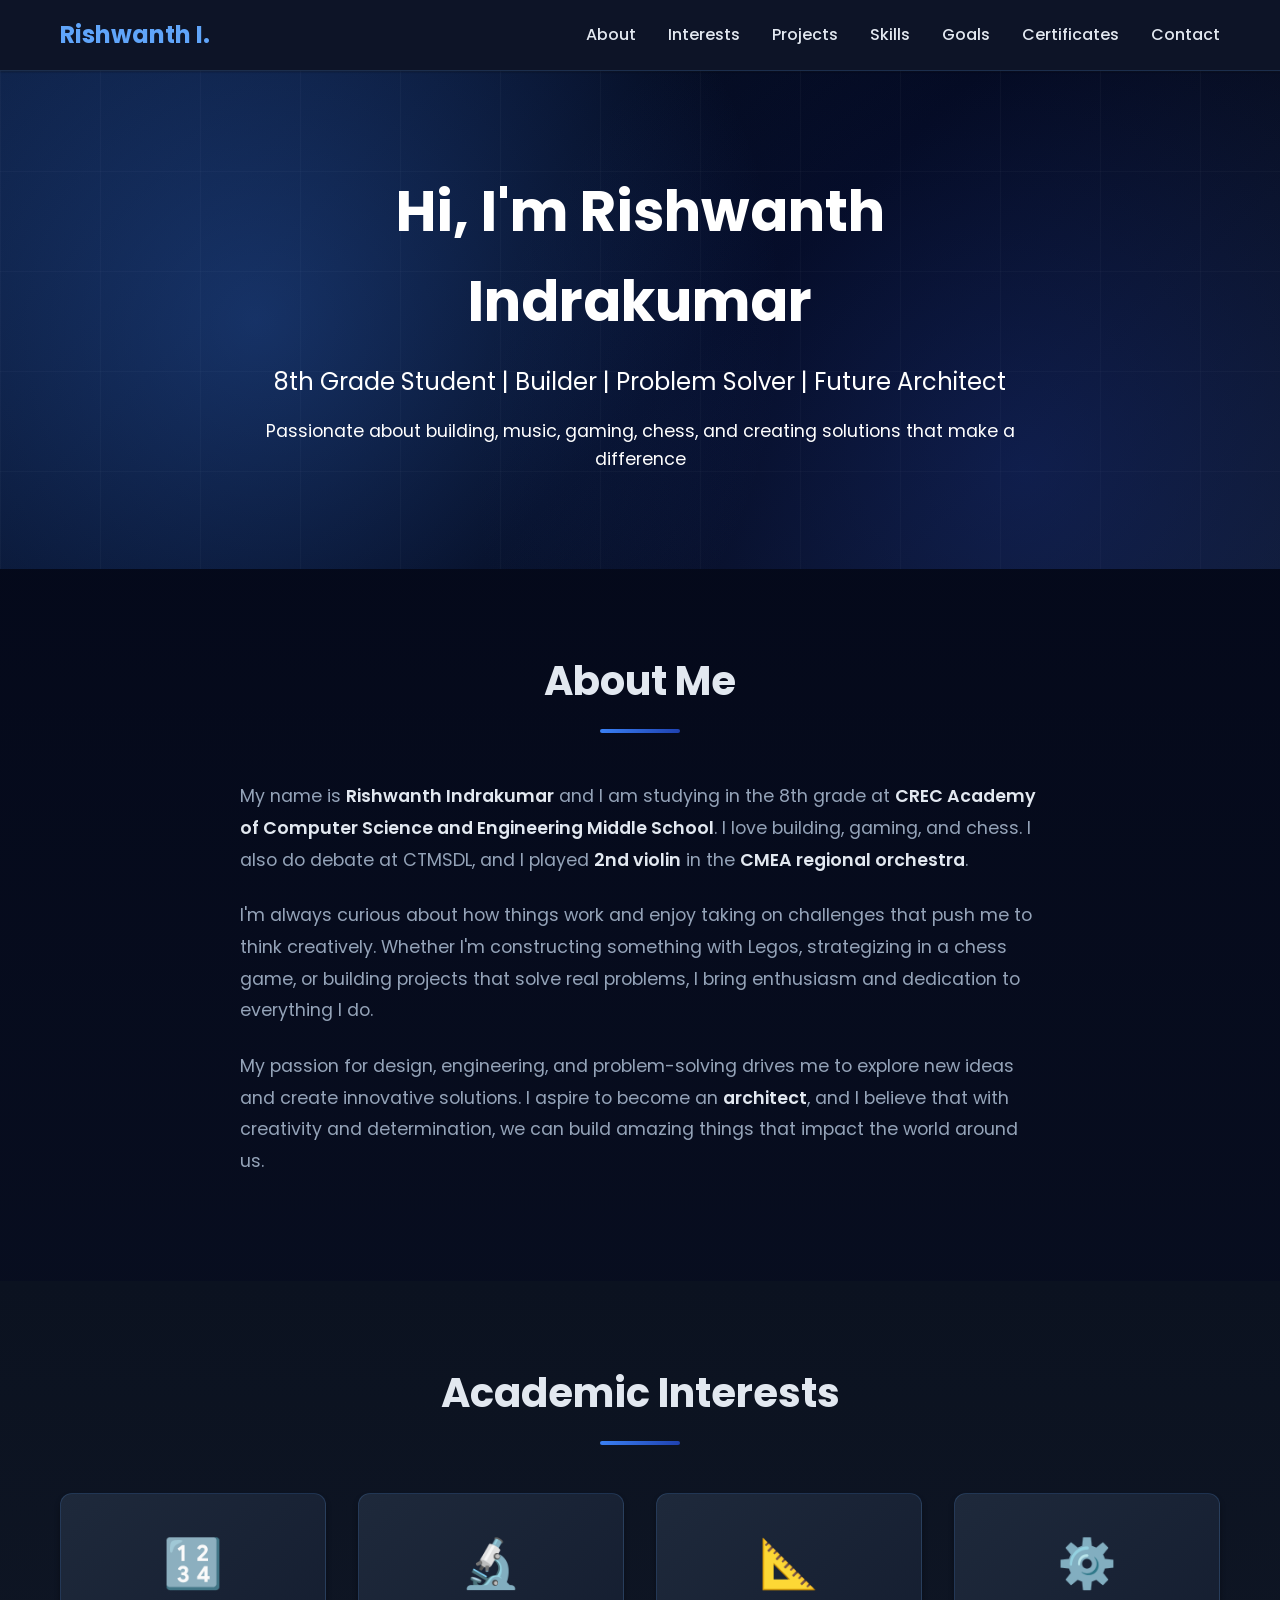
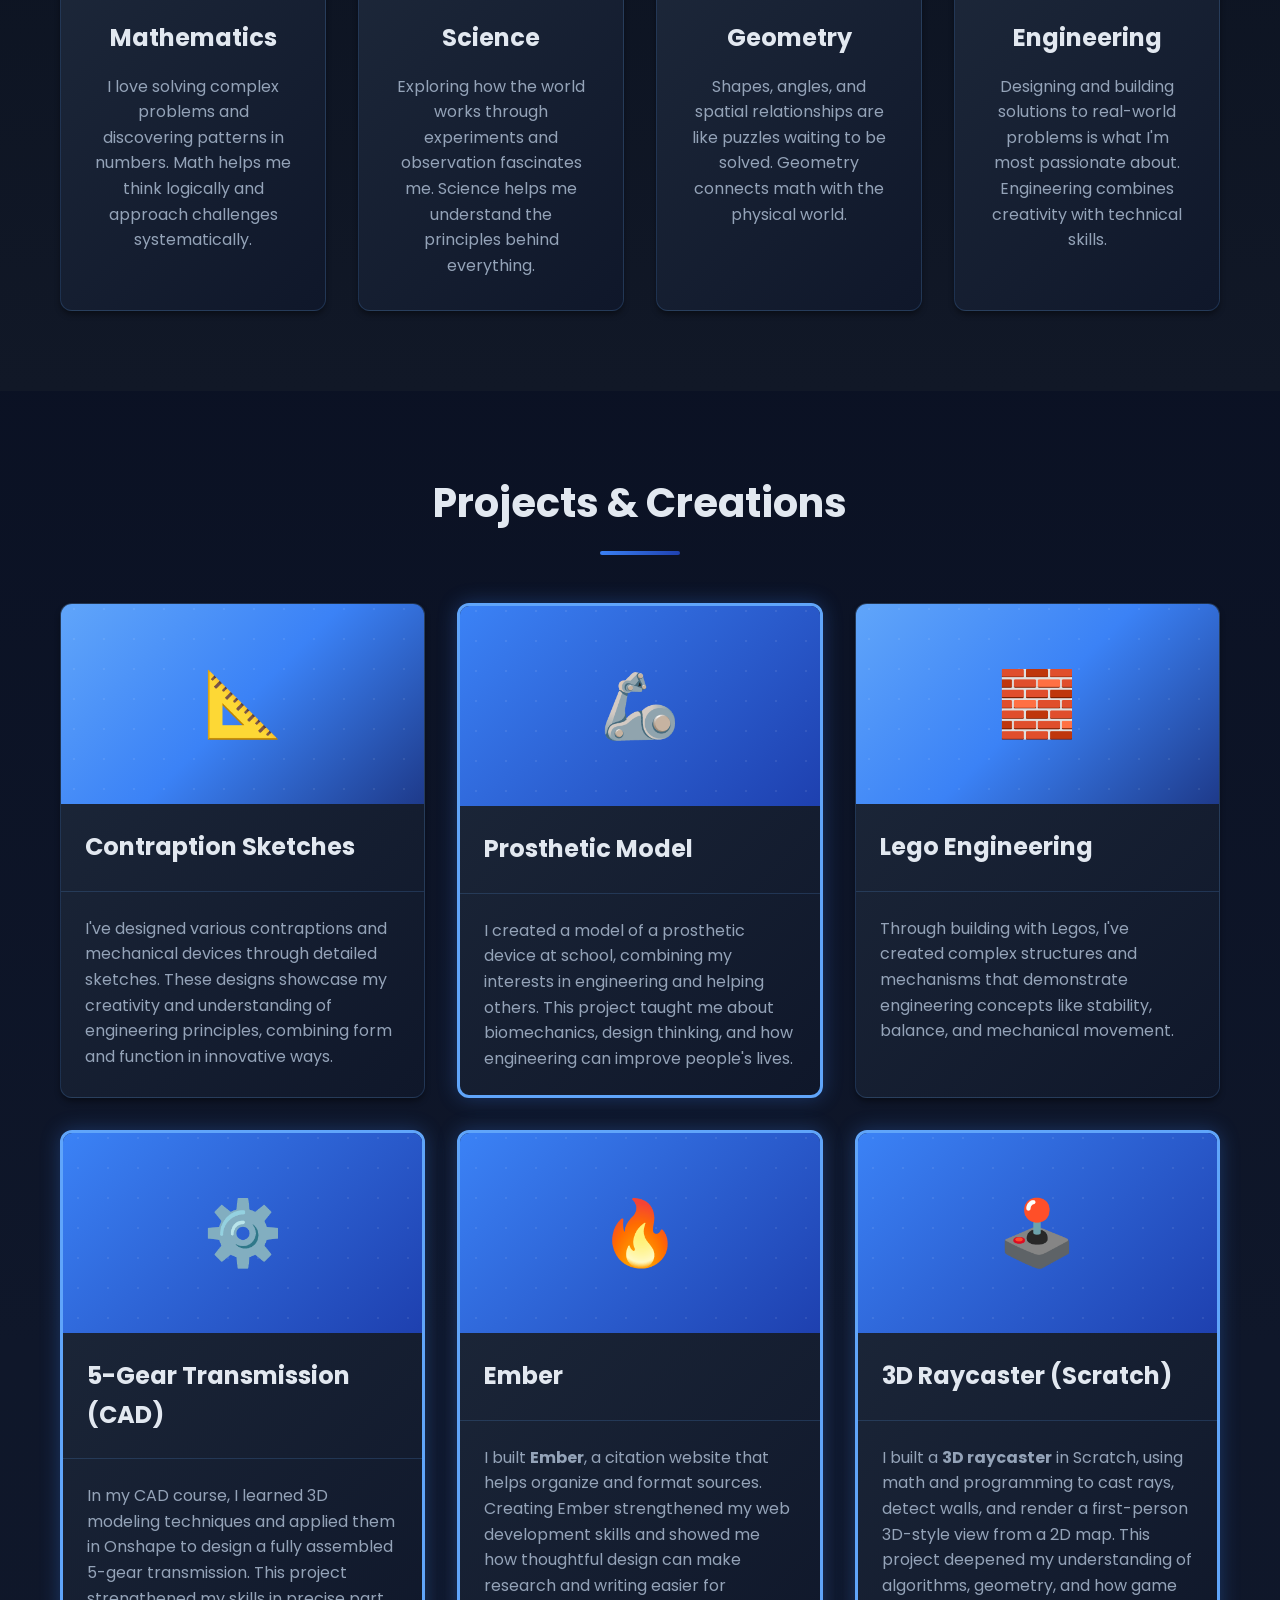
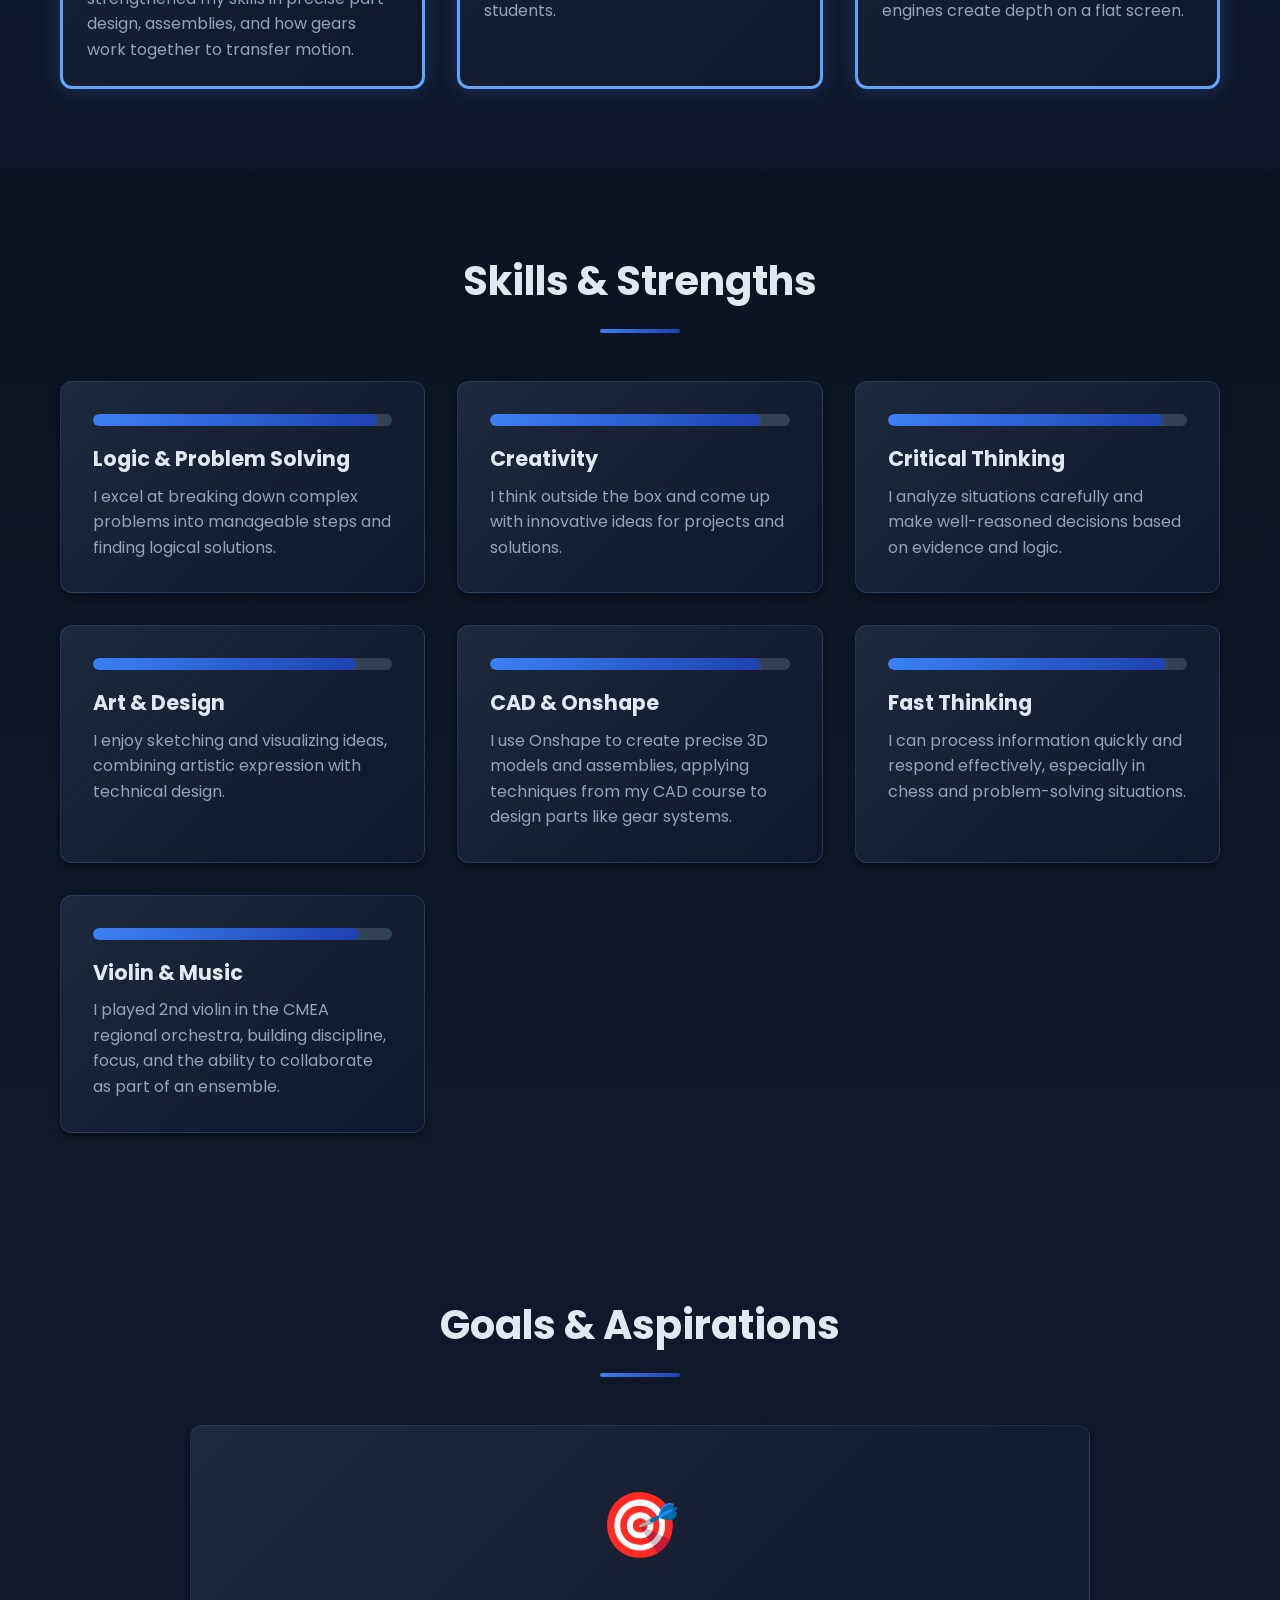
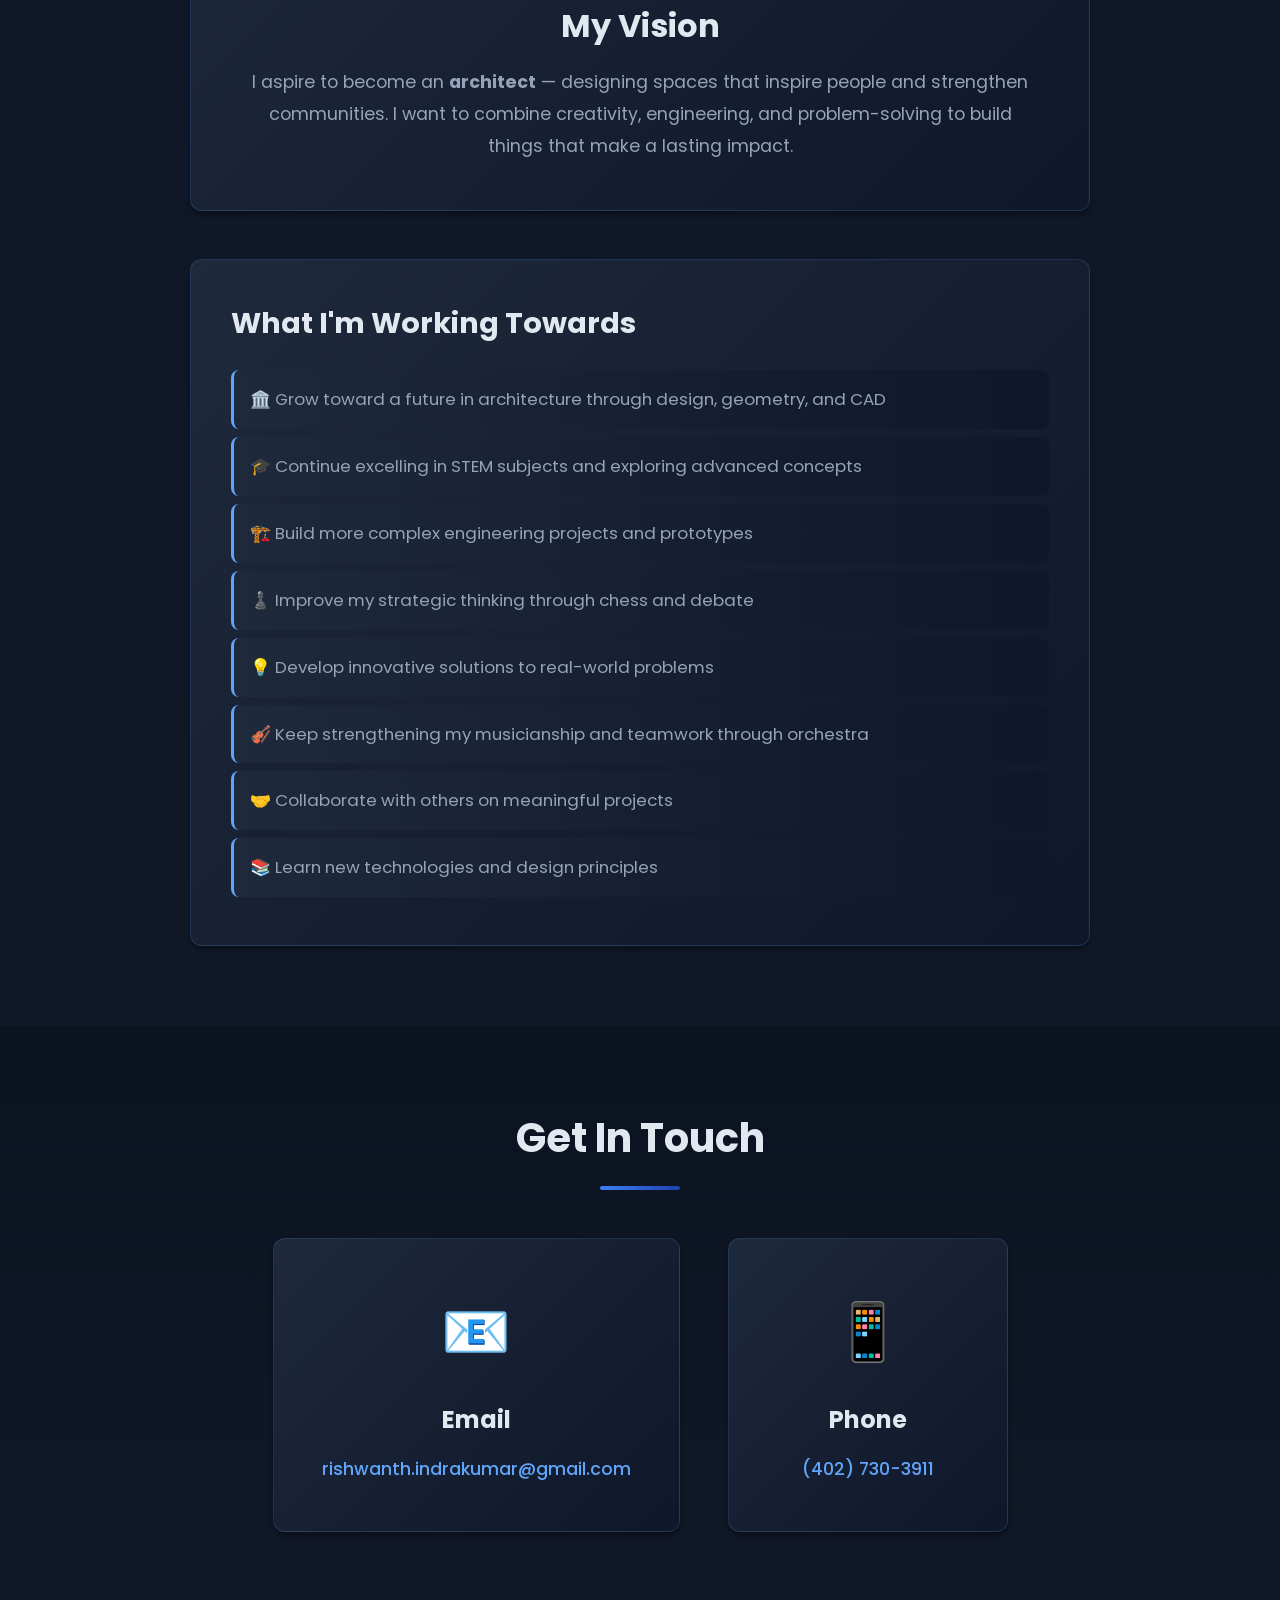
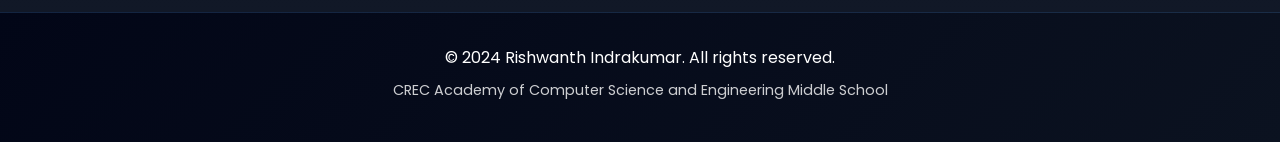
==== index.html @ 88534252 "Publish portfolio website to GitHub Pages. Co-authored-by: Cursor <cursoragent@cursor.com>" ====
<!DOCTYPE html>
<html lang="en">
<head>
    <meta charset="UTF-8">
    <meta name="viewport" content="width=device-width, initial-scale=1.0">
    <meta name="color-scheme" content="dark">
    <title>Rishwanth Indrakumar - Student Portfolio</title>
    <link rel="stylesheet" href="styles.css">
    <link href="https://fonts.googleapis.com/css2?family=Poppins:wght@300;400;600;700&display=swap" rel="stylesheet">
</head>
<body>
    <!-- Navigation -->
    <nav class="navbar">
        <div class="nav-container">
            <div class="nav-logo">Rishwanth I.</div>
            <ul class="nav-menu">
                <li><a href="#about">About</a></li>
                <li><a href="#interests">Interests</a></li>
                <li><a href="#projects">Projects</a></li>
                <li><a href="#skills">Skills</a></li>
                <li><a href="#goals">Goals</a></li>
                <li><a href="certificates.html">Certificates</a></li>
                <li><a href="#contact">Contact</a></li>
            </ul>
        </div>
    </nav>

    <!-- Hero Section -->
    <section class="hero">
        <div class="hero-content">
            <h1 class="hero-title">Hi, I'm Rishwanth Indrakumar</h1>
            <p class="hero-subtitle"><span data-grade="label" data-case="title">8th Grade</span> Student | Builder | Problem Solver | Future Architect</p>
            <p class="hero-description">Passionate about building, music, gaming, chess, and creating solutions that make a difference</p>
        </div>
    </section>

    <!-- About Me Section -->
    <section id="about" class="section">
        <div class="container">
            <h2 class="section-title">About Me</h2>
            <div class="about-content">
                <div class="about-text">
                    <p>My name is <strong>Rishwanth Indrakumar</strong> and I am studying in the <span data-grade="label" data-case="lower">8th grade</span> at <strong>CREC Academy of Computer Science and Engineering Middle School</strong>. I love building, gaming, and chess. I also do debate at CTMSDL, and I played <strong>2nd violin</strong> in the <strong>CMEA regional orchestra</strong>.</p>
                    <p>I'm always curious about how things work and enjoy taking on challenges that push me to think creatively. Whether I'm constructing something with Legos, strategizing in a chess game, or building projects that solve real problems, I bring enthusiasm and dedication to everything I do.</p>
                    <p>My passion for design, engineering, and problem-solving drives me to explore new ideas and create innovative solutions. I aspire to become an <strong>architect</strong>, and I believe that with creativity and determination, we can build amazing things that impact the world around us.</p>
                </div>
            </div>
        </div>
    </section>

    <!-- Academic Interests Section -->
    <section id="interests" class="section section-alt">
        <div class="container">
            <h2 class="section-title">Academic Interests</h2>
            <div class="interests-grid">
                <div class="interest-card">
                    <div class="interest-icon">🔢</div>
                    <h3>Mathematics</h3>
                    <p>I love solving complex problems and discovering patterns in numbers. Math helps me think logically and approach challenges systematically.</p>
                </div>
                <div class="interest-card">
                    <div class="interest-icon">🔬</div>
                    <h3>Science</h3>
                    <p>Exploring how the world works through experiments and observation fascinates me. Science helps me understand the principles behind everything.</p>
                </div>
                <div class="interest-card">
                    <div class="interest-icon">📐</div>
                    <h3>Geometry</h3>
                    <p>Shapes, angles, and spatial relationships are like puzzles waiting to be solved. Geometry connects math with the physical world.</p>
                </div>
                <div class="interest-card">
                    <div class="interest-icon">⚙️</div>
                    <h3>Engineering</h3>
                    <p>Designing and building solutions to real-world problems is what I'm most passionate about. Engineering combines creativity with technical skills.</p>
                </div>
            </div>
        </div>
    </section>

    <!-- Projects & Creations Section -->
    <section id="projects" class="section">
        <div class="container">
            <h2 class="section-title">Projects & Creations</h2>
            <div class="projects-grid">
                <div class="project-card">
                    <div class="project-image-placeholder">
                        <span class="project-icon">📐</span>
                    </div>
                    <h3>Contraption Sketches</h3>
                    <p>I've designed various contraptions and mechanical devices through detailed sketches. These designs showcase my creativity and understanding of engineering principles, combining form and function in innovative ways.</p>
                </div>
                <div class="project-card featured">
                    <div class="project-image-placeholder featured-bg">
                        <span class="project-icon">🦾</span>
                    </div>
                    <h3>Prosthetic Model</h3>
                    <p>I created a model of a prosthetic device at school, combining my interests in engineering and helping others. This project taught me about biomechanics, design thinking, and how engineering can improve people's lives.</p>
                </div>
                <div class="project-card">
                    <div class="project-image-placeholder">
                        <span class="project-icon">🧱</span>
                    </div>
                    <h3>Lego Engineering</h3>
                    <p>Through building with Legos, I've created complex structures and mechanisms that demonstrate engineering concepts like stability, balance, and mechanical movement.</p>
                </div>
                <div class="project-card featured">
                    <div class="project-image-placeholder featured-bg">
                        <span class="project-icon">⚙️</span>
                    </div>
                    <h3>5-Gear Transmission (CAD)</h3>
                    <p>In my CAD course, I learned 3D modeling techniques and applied them in Onshape to design a fully assembled 5-gear transmission. This project strengthened my skills in precise part design, assemblies, and how gears work together to transfer motion.</p>
                </div>
                <div class="project-card featured">
                    <div class="project-image-placeholder featured-bg">
                        <span class="project-icon">🔥</span>
                    </div>
                    <h3>Ember</h3>
                    <p>I built <strong>Ember</strong>, a citation website that helps organize and format sources. Creating Ember strengthened my web development skills and showed me how thoughtful design can make research and writing easier for students.</p>
                </div>
                <div class="project-card featured">
                    <div class="project-image-placeholder featured-bg">
                        <span class="project-icon">🕹️</span>
                    </div>
                    <h3>3D Raycaster (Scratch)</h3>
                    <p>I built a <strong>3D raycaster</strong> in Scratch, using math and programming to cast rays, detect walls, and render a first-person 3D-style view from a 2D map. This project deepened my understanding of algorithms, geometry, and how game engines create depth on a flat screen.</p>
                </div>
            </div>
        </div>
    </section>

    <!-- Skills & Strengths Section -->
    <section id="skills" class="section section-alt">
        <div class="container">
            <h2 class="section-title">Skills & Strengths</h2>
            <div class="skills-grid">
                <div class="skill-item">
                    <div class="skill-bar">
                        <div class="skill-fill" style="width: 95%"></div>
                    </div>
                    <h3>Logic & Problem Solving</h3>
                    <p>I excel at breaking down complex problems into manageable steps and finding logical solutions.</p>
                </div>
                <div class="skill-item">
                    <div class="skill-bar">
                        <div class="skill-fill" style="width: 90%"></div>
                    </div>
                    <h3>Creativity</h3>
                    <p>I think outside the box and come up with innovative ideas for projects and solutions.</p>
                </div>
                <div class="skill-item">
                    <div class="skill-bar">
                        <div class="skill-fill" style="width: 92%"></div>
                    </div>
                    <h3>Critical Thinking</h3>
                    <p>I analyze situations carefully and make well-reasoned decisions based on evidence and logic.</p>
                </div>
                <div class="skill-item">
                    <div class="skill-bar">
                        <div class="skill-fill" style="width: 88%"></div>
                    </div>
                    <h3>Art & Design</h3>
                    <p>I enjoy sketching and visualizing ideas, combining artistic expression with technical design.</p>
                </div>
                <div class="skill-item">
                    <div class="skill-bar">
                        <div class="skill-fill" style="width: 90%"></div>
                    </div>
                    <h3>CAD & Onshape</h3>
                    <p>I use Onshape to create precise 3D models and assemblies, applying techniques from my CAD course to design parts like gear systems.</p>
                </div>
                <div class="skill-item">
                    <div class="skill-bar">
                        <div class="skill-fill" style="width: 93%"></div>
                    </div>
                    <h3>Fast Thinking</h3>
                    <p>I can process information quickly and respond effectively, especially in chess and problem-solving situations.</p>
                </div>
                <div class="skill-item">
                    <div class="skill-bar">
                        <div class="skill-fill" style="width: 89%"></div>
                    </div>
                    <h3>Violin & Music</h3>
                    <p>I played 2nd violin in the CMEA regional orchestra, building discipline, focus, and the ability to collaborate as part of an ensemble.</p>
                </div>
            </div>
        </div>
    </section>

    <!-- Goals & Aspirations Section -->
    <section id="goals" class="section">
        <div class="container">
            <h2 class="section-title">Goals & Aspirations</h2>
            <div class="goals-content">
                <div class="goal-card">
                    <div class="goal-icon">🎯</div>
                    <h3>My Vision</h3>
                    <p>I aspire to become an <strong>architect</strong> — designing spaces that inspire people and strengthen communities. I want to combine creativity, engineering, and problem-solving to build things that make a lasting impact.</p>
                </div>
                <div class="goals-list">
                    <h3>What I'm Working Towards</h3>
                    <ul>
                        <li>🏛️ Grow toward a future in architecture through design, geometry, and CAD</li>
                        <li>🎓 Continue excelling in STEM subjects and exploring advanced concepts</li>
                        <li>🏗️ Build more complex engineering projects and prototypes</li>
                        <li>♟️ Improve my strategic thinking through chess and debate</li>
                        <li>💡 Develop innovative solutions to real-world problems</li>
                        <li>🎻 Keep strengthening my musicianship and teamwork through orchestra</li>
                        <li>🤝 Collaborate with others on meaningful projects</li>
                        <li>📚 Learn new technologies and design principles</li>
                    </ul>
                </div>
            </div>
        </div>
    </section>

    <!-- Contact Section -->
    <section id="contact" class="section section-alt">
        <div class="container">
            <h2 class="section-title">Get In Touch</h2>
            <div class="contact-content">
                <div class="contact-card">
                    <div class="contact-icon">📧</div>
                    <h3>Email</h3>
                    <p><a href="mailto:rishwanth.indrakumar@gmail.com">rishwanth.indrakumar@gmail.com</a></p>
                </div>
                <div class="contact-card">
                    <div class="contact-icon">📱</div>
                    <h3>Phone</h3>
                    <p><a href="tel:4027303911">(402) 730-3911</a></p>
                </div>
            </div>
        </div>
    </section>

    <!-- Footer -->
    <footer class="footer">
        <div class="container">
            <p>&copy; 2024 Rishwanth Indrakumar. All rights reserved.</p>
            <p class="footer-school">CREC Academy of Computer Science and Engineering Middle School</p>
        </div>
    </footer>

    <script src="script.js"></script>
</body>
</html>
---- styles.css ----
* {
    margin: 0;
    padding: 0;
    box-sizing: border-box;
}

:root {
    --primary-color: #60a5fa;
    --secondary-color: #3b82f6;
    --accent-color: #93c5fd;
    --text-dark: #e2e8f0;
    --text-light: #94a3b8;
    --bg-light: #1e293b;
    --bg-white: #0f172a;
    --bg-dark: #020617;
    --bg-blue-dark: #0b1220;
    --bg-blue-medium: #1e293b;
    --bg-blue-light: #334155;
    --card-bg: linear-gradient(135deg, #1e293b 0%, #0f172a 100%);
    --card-bg-hover: linear-gradient(135deg, #243447 0%, #1e293b 100%);
    --surface: #1e293b;
    --surface-muted: #0f172a;
    --border-subtle: rgba(96, 165, 250, 0.18);
    --border-strong: rgba(96, 165, 250, 0.35);
    --gradient-1: linear-gradient(135deg, #1e3a8a 0%, #020617 100%);
    --gradient-2: linear-gradient(135deg, #3b82f6 0%, #1e40af 100%);
    --gradient-3: linear-gradient(135deg, #60a5fa 0%, #3b82f6 50%, #1e3a8a 100%);
    --gradient-hero: linear-gradient(135deg, #0b1a3a 0%, #020617 55%, #0f172a 100%);
    --shadow-sm: 0 1px 2px 0 rgba(0, 0, 0, 0.35);
    --shadow-md: 0 4px 6px -1px rgba(0, 0, 0, 0.45);
    --shadow-lg: 0 10px 15px -3px rgba(0, 0, 0, 0.5);
    --shadow-xl: 0 20px 25px -5px rgba(0, 0, 0, 0.55);
}

body {
    font-family: 'Poppins', sans-serif;
    line-height: 1.6;
    color: var(--text-dark);
    background: linear-gradient(180deg, #020617 0%, #0f172a 45%, #111827 100%);
    scroll-behavior: smooth;
}

.container {
    max-width: 1200px;
    margin: 0 auto;
    padding: 0 20px;
}

/* Navigation */
.navbar {
    background: rgba(15, 23, 42, 0.9);
    backdrop-filter: blur(10px);
    box-shadow: var(--shadow-sm);
    position: sticky;
    top: 0;
    z-index: 1000;
    padding: 1rem 0;
    border-bottom: 1px solid var(--border-subtle);
}

.nav-container {
    max-width: 1200px;
    margin: 0 auto;
    padding: 0 20px;
    display: flex;
    justify-content: space-between;
    align-items: center;
}

.nav-logo {
    font-size: 1.5rem;
    font-weight: 700;
    color: var(--primary-color);
    text-decoration: none;
}

.nav-menu a.active {
    color: var(--primary-color);
}

.nav-menu a.active::after {
    width: 100%;
}

.nav-menu {
    display: flex;
    list-style: none;
    gap: 2rem;
}

.nav-menu a {
    text-decoration: none;
    color: var(--text-dark);
    font-weight: 500;
    transition: color 0.3s ease;
    position: relative;
}

.nav-menu a::after {
    content: '';
    position: absolute;
    bottom: -5px;
    left: 0;
    width: 0;
    height: 2px;
    background: var(--primary-color);
    transition: width 0.3s ease;
}

.nav-menu a:hover {
    color: var(--primary-color);
}

.nav-menu a:hover::after {
    width: 100%;
}

/* Hero Section */
.hero {
    background: var(--gradient-hero);
    color: white;
    padding: 6rem 2rem;
    text-align: center;
    position: relative;
    overflow: hidden;
}

.hero::before {
    content: '';
    position: absolute;
    top: 0;
    left: 0;
    right: 0;
    bottom: 0;
    background: 
        radial-gradient(circle at 20% 50%, rgba(59, 130, 246, 0.3) 0%, transparent 50%),
        radial-gradient(circle at 80% 80%, rgba(30, 64, 175, 0.3) 0%, transparent 50%),
        url('data:image/svg+xml,<svg width="100" height="100" xmlns="http://www.w3.org/2000/svg"><defs><pattern id="grid" width="100" height="100" patternUnits="userSpaceOnUse"><path d="M 100 0 L 0 0 0 100" fill="none" stroke="rgba(255,255,255,0.05)" stroke-width="1"/></pattern></defs><rect width="100" height="100" fill="url(%23grid)"/></svg>');
    opacity: 1;
}

.hero-content {
    position: relative;
    z-index: 1;
    max-width: 800px;
    margin: 0 auto;
}

.hero-title {
    font-size: 3.5rem;
    font-weight: 700;
    margin-bottom: 1rem;
    animation: fadeInUp 0.8s ease;
}

.hero-subtitle {
    font-size: 1.5rem;
    margin-bottom: 1rem;
    opacity: 0.95;
    animation: fadeInUp 0.8s ease 0.2s both;
}

.hero-description {
    font-size: 1.1rem;
    opacity: 0.9;
    animation: fadeInUp 0.8s ease 0.4s both;
}

@keyframes fadeInUp {
    from {
        opacity: 0;
        transform: translateY(30px);
    }
    to {
        opacity: 1;
        transform: translateY(0);
    }
}

/* Section Styles */
.section {
    padding: 5rem 0;
}

.section-alt {
    background: linear-gradient(180deg, #0b1220 0%, #111827 100%);
}

.section-title {
    font-size: 2.5rem;
    font-weight: 700;
    text-align: center;
    margin-bottom: 3rem;
    color: var(--text-dark);
    position: relative;
}

.section-title::after {
    content: '';
    display: block;
    width: 80px;
    height: 4px;
    background: var(--gradient-2);
    margin: 1rem auto;
    border-radius: 2px;
}

/* About Section */
.about-content {
    max-width: 800px;
    margin: 0 auto;
}

.about-text {
    font-size: 1.1rem;
    line-height: 1.8;
    color: var(--text-light);
}

.about-text p {
    margin-bottom: 1.5rem;
}

.about-text strong {
    color: var(--text-dark);
    font-weight: 600;
}

/* Interests Section */
.interests-grid {
    display: grid;
    grid-template-columns: repeat(auto-fit, minmax(250px, 1fr));
    gap: 2rem;
    margin-top: 2rem;
}

.interest-card {
    background: var(--card-bg);
    padding: 2rem;
    border-radius: 12px;
    box-shadow: var(--shadow-md);
    text-align: center;
    transition: transform 0.3s ease, box-shadow 0.3s ease, background 0.3s ease;
    border: 1px solid var(--border-subtle);
}

.interest-card:hover {
    transform: translateY(-5px);
    box-shadow: var(--shadow-xl);
    background: var(--card-bg-hover);
    border-color: var(--border-strong);
}

.interest-icon {
    font-size: 3rem;
    margin-bottom: 1rem;
    display: block;
}

.interest-card h3 {
    font-size: 1.5rem;
    margin-bottom: 1rem;
    color: var(--text-dark);
}

.interest-card p {
    color: var(--text-light);
    line-height: 1.6;
}

/* Projects Section */
.projects-grid {
    display: grid;
    grid-template-columns: repeat(auto-fit, minmax(300px, 1fr));
    gap: 2rem;
    margin-top: 2rem;
}

.project-card {
    background: var(--card-bg);
    border-radius: 12px;
    overflow: hidden;
    box-shadow: var(--shadow-md);
    transition: transform 0.3s ease, box-shadow 0.3s ease;
    border: 1px solid var(--border-subtle);
}

.project-card:hover {
    transform: translateY(-5px);
    box-shadow: var(--shadow-xl);
}

.project-card.featured {
    border: 3px solid var(--primary-color);
    box-shadow: 0 0 20px rgba(59, 130, 246, 0.3);
}

.project-image-placeholder {
    height: 200px;
    background: var(--gradient-3);
    display: flex;
    align-items: center;
    justify-content: center;
    position: relative;
    overflow: hidden;
}

.project-card.featured .project-image-placeholder {
    background: var(--gradient-2);
}

.project-image-placeholder::before {
    content: '';
    position: absolute;
    top: -50%;
    left: -50%;
    width: 200%;
    height: 200%;
    background: radial-gradient(circle, rgba(255,255,255,0.08) 1px, transparent 1px);
    background-size: 30px 30px;
    animation: movePattern 20s linear infinite;
}

@keyframes movePattern {
    0% { transform: translate(0, 0); }
    100% { transform: translate(30px, 30px); }
}

.project-icon {
    font-size: 4rem;
    z-index: 1;
    position: relative;
}

.project-card h3 {
    padding: 1.5rem;
    font-size: 1.5rem;
    color: var(--text-dark);
    border-bottom: 1px solid var(--border-subtle);
}

.project-card p {
    padding: 1.5rem;
    color: var(--text-light);
    line-height: 1.6;
}

/* Skills Section */
.skills-grid {
    display: grid;
    grid-template-columns: repeat(auto-fit, minmax(280px, 1fr));
    gap: 2rem;
    margin-top: 2rem;
}

.skill-item {
    background: var(--card-bg);
    padding: 2rem;
    border-radius: 12px;
    box-shadow: var(--shadow-md);
    transition: transform 0.3s ease, box-shadow 0.3s ease;
    border: 1px solid var(--border-subtle);
}

.skill-item:hover {
    transform: translateY(-3px);
    box-shadow: var(--shadow-lg);
    border-color: var(--border-strong);
}

.skill-bar {
    width: 100%;
    height: 12px;
    background: #334155;
    border-radius: 6px;
    overflow: hidden;
    margin-bottom: 1rem;
}

.skill-fill {
    height: 100%;
    background: var(--gradient-2);
    border-radius: 6px;
    transition: width 1s ease;
    animation: fillBar 1.5s ease;
    box-shadow: 0 2px 4px rgba(59, 130, 246, 0.3);
}

@keyframes fillBar {
    from { width: 0; }
}

.skill-item h3 {
    font-size: 1.3rem;
    margin-bottom: 0.5rem;
    color: var(--text-dark);
}

.skill-item p {
    color: var(--text-light);
    line-height: 1.6;
}

/* Goals Section */
.goals-content {
    max-width: 900px;
    margin: 0 auto;
}

.goal-card {
    background: var(--card-bg);
    padding: 3rem;
    border-radius: 12px;
    box-shadow: var(--shadow-md);
    text-align: center;
    margin-bottom: 3rem;
    border: 1px solid var(--border-subtle);
}

.goal-icon {
    font-size: 4rem;
    margin-bottom: 1.5rem;
}

.goal-card h3 {
    font-size: 2rem;
    margin-bottom: 1rem;
    color: var(--text-dark);
}

.goal-card p {
    font-size: 1.1rem;
    color: var(--text-light);
    line-height: 1.8;
}

.goals-list {
    background: var(--card-bg);
    padding: 2.5rem;
    border-radius: 12px;
    box-shadow: var(--shadow-md);
    border: 1px solid var(--border-subtle);
}

.goals-list h3 {
    font-size: 1.8rem;
    margin-bottom: 1.5rem;
    color: var(--text-dark);
}

.goals-list ul {
    list-style: none;
    padding: 0;
}

.goals-list li {
    padding: 1rem;
    margin-bottom: 0.5rem;
    background: linear-gradient(90deg, #1e293b 0%, #0f172a 100%);
    border-radius: 8px;
    color: var(--text-light);
    font-size: 1.05rem;
    transition: transform 0.2s ease, background 0.2s ease;
    border-left: 3px solid var(--primary-color);
}

.goals-list li:hover {
    transform: translateX(5px);
    background: linear-gradient(90deg, #1e3a5f 0%, #1e293b 100%);
    border-left-color: var(--secondary-color);
}

/* Contact Section */
.contact-content {
    display: flex;
    justify-content: center;
    gap: 3rem;
    flex-wrap: wrap;
    margin-top: 2rem;
}

.contact-card {
    background: var(--card-bg);
    padding: 3rem;
    border-radius: 12px;
    box-shadow: var(--shadow-md);
    text-align: center;
    min-width: 280px;
    transition: transform 0.3s ease, box-shadow 0.3s ease, background 0.3s ease;
    border: 1px solid var(--border-subtle);
}

.contact-card:hover {
    transform: translateY(-5px);
    box-shadow: var(--shadow-xl);
    background: var(--card-bg-hover);
    border-color: var(--border-strong);
}

.contact-icon {
    font-size: 3.5rem;
    margin-bottom: 1.5rem;
    display: block;
}

.contact-card h3 {
    font-size: 1.5rem;
    margin-bottom: 1rem;
    color: var(--text-dark);
}

.contact-card p {
    margin: 0;
}

.contact-card a {
    color: var(--primary-color);
    text-decoration: none;
    font-size: 1.1rem;
    font-weight: 500;
    transition: color 0.3s ease;
}

.contact-card a:hover {
    color: var(--secondary-color);
    text-decoration: underline;
}

/* Footer */
.footer {
    background: linear-gradient(135deg, #020617 0%, #0b1220 100%);
    color: white;
    padding: 2rem 0;
    text-align: center;
    border-top: 1px solid var(--border-subtle);
}

.footer p {
    margin-bottom: 0.5rem;
}

.footer-school {
    opacity: 0.8;
    font-size: 0.9rem;
}

/* Responsive Design */
@media (max-width: 768px) {
    .nav-menu {
        flex-direction: column;
        gap: 1rem;
    }

    .hero-title {
        font-size: 2.5rem;
    }

    .hero-subtitle {
        font-size: 1.2rem;
    }

    .section-title {
        font-size: 2rem;
    }

    .interests-grid,
    .projects-grid,
    .skills-grid {
        grid-template-columns: 1fr;
    }

    .contact-content {
        flex-direction: column;
        align-items: center;
    }

    .goal-card {
        padding: 2rem;
    }
}

@media (max-width: 480px) {
    .hero {
        padding: 4rem 1rem;
    }

    .hero-title {
        font-size: 2rem;
    }

    .section {
        padding: 3rem 0;
    }
}

/* Certificates page */
.hero-compact {
    padding: 4rem 2rem;
}

.cert-toolbar {
    display: flex;
    flex-wrap: wrap;
    align-items: center;
    gap: 0.75rem;
    margin-bottom: 0.75rem;
}

.cert-save-status {
    flex-basis: 100%;
    margin: 0;
    color: var(--text-light);
    font-size: 0.9rem;
}

.cert-save-status.is-error {
    color: #fca5a5;
}

.cert-hint {
    margin: 0 0 1.25rem;
    color: var(--text-light);
    font-size: 0.9rem;
}

.cert-hint code {
    background: #334155;
    color: var(--accent-color);
    padding: 0.1rem 0.35rem;
    border-radius: 4px;
    font-size: 0.85rem;
}

.cert-edit-actions {
    display: flex;
    flex-wrap: wrap;
    gap: 0.75rem;
}

.cert-btn {
    border: 1px solid var(--border-strong);
    background: var(--surface);
    color: var(--text-dark);
    font-family: inherit;
    font-weight: 500;
    font-size: 0.95rem;
    padding: 0.55rem 1rem;
    border-radius: 8px;
    cursor: pointer;
    transition: background 0.2s ease, border-color 0.2s ease, color 0.2s ease;
}

.cert-btn:hover {
    border-color: var(--primary-color);
    color: var(--primary-color);
}

.cert-btn-primary {
    background: var(--gradient-2);
    border-color: transparent;
    color: #ffffff;
}

.cert-btn-primary:hover {
    color: #ffffff;
    filter: brightness(1.05);
}

.cert-btn-muted {
    color: var(--text-light);
}

.cert-btn-small {
    font-size: 0.8rem;
    padding: 0.35rem 0.65rem;
}

.cert-btn-danger {
    color: #fca5a5;
    border-color: rgba(248, 113, 113, 0.45);
}

.cert-btn-danger:hover {
    color: #fecaca;
    border-color: #f87171;
}

.cert-board {
    position: relative;
    width: 100%;
    min-height: 700px;
    background:
        linear-gradient(180deg, #0f172a 0%, #1e293b 100%),
        radial-gradient(circle at 15% 20%, rgba(59, 130, 246, 0.12), transparent 40%),
        radial-gradient(circle at 85% 70%, rgba(30, 64, 175, 0.14), transparent 45%);
    border: 1px solid var(--border-subtle);
    border-radius: 16px;
    overflow: hidden;
}

.cert-board.is-editing {
    outline: 2px dashed rgba(59, 130, 246, 0.35);
    outline-offset: 4px;
}

.cert-empty {
    position: absolute;
    inset: 0;
    display: grid;
    place-items: center;
    color: var(--text-light);
    font-size: 1.1rem;
    margin: 0;
    pointer-events: none;
}

.cert-card {
    position: absolute;
    background: var(--card-bg);
    border: 1px solid var(--border-subtle);
    border-radius: 12px;
    box-shadow: var(--shadow-md);
    overflow: hidden;
    user-select: none;
    transition: box-shadow 0.2s ease;
}

.cert-board.is-editing .cert-card {
    cursor: grab;
}

.cert-card.is-dragging,
.cert-card.is-resizing {
    cursor: grabbing;
    box-shadow: var(--shadow-xl);
    user-select: none;
}

.cert-card-image {
    width: 100%;
    aspect-ratio: 4 / 3;
    background: #334155;
    overflow: hidden;
}

.cert-card-image img {
    width: 100%;
    height: 100%;
    object-fit: cover;
    display: block;
}

.cert-card-placeholder {
    width: 100%;
    height: 100%;
    display: grid;
    place-items: center;
    color: var(--text-light);
    font-size: 0.95rem;
}

.cert-board.is-editing .cert-card-placeholder {
    cursor: pointer;
}

.cert-card-body {
    padding: 0.9rem 1rem 1.1rem;
}

.cert-card-title {
    font-size: 1.05rem;
    font-weight: 600;
    color: var(--text-dark);
    margin: 0 0 0.35rem;
    outline: none;
}

.cert-card-desc {
    margin: 0;
    color: var(--text-light);
    font-size: 0.9rem;
    line-height: 1.5;
    outline: none;
    min-height: 1.4em;
}

.cert-card-desc.is-empty::before {
    content: attr(data-placeholder);
    color: #94a3b8;
}

.cert-board.is-editing .cert-card-title,
.cert-board.is-editing .cert-card-desc {
    cursor: text;
    border-radius: 4px;
}

.cert-board.is-editing .cert-card-title:focus,
.cert-board.is-editing .cert-card-desc:focus {
    background: #1e3a5f;
}

.cert-card-controls {
    display: flex;
    gap: 0.4rem;
    padding: 0 0.75rem 0.75rem;
}

.cert-resize-handle {
    position: absolute;
    right: 4px;
    bottom: 4px;
    width: 14px;
    height: 14px;
    border-right: 3px solid var(--primary-color);
    border-bottom: 3px solid var(--primary-color);
    cursor: nwse-resize;
    opacity: 0.7;
}

.cert-modal {
    position: fixed;
    inset: 0;
    background: rgba(2, 6, 23, 0.75);
    display: grid;
    place-items: center;
    z-index: 2000;
    padding: 1rem;
}

.cert-modal[hidden] {
    display: none !important;
}

.cert-modal-card {
    width: min(400px, 100%);
    background: #1e293b;
    border: 1px solid var(--border-subtle);
    border-radius: 12px;
    padding: 1.75rem;
    box-shadow: var(--shadow-xl);
}

.cert-modal-card h3 {
    margin: 0 0 0.35rem;
    color: var(--text-dark);
}

.cert-modal-card p {
    margin: 0 0 1rem;
    color: var(--text-light);
    font-size: 0.95rem;
}

.cert-modal-card input {
    width: 100%;
    padding: 0.7rem 0.85rem;
    border: 1px solid #475569;
    border-radius: 8px;
    font-family: inherit;
    font-size: 1rem;
    margin-bottom: 0.75rem;
    background: #0f172a;
    color: var(--text-dark);
}

.cert-modal-card input:focus {
    outline: 2px solid rgba(59, 130, 246, 0.35);
    border-color: var(--primary-color);
}

.cert-error {
    color: #fca5a5 !important;
    margin-top: -0.35rem !important;
}

.cert-modal-actions {
    display: flex;
    justify-content: flex-end;
    gap: 0.6rem;
}

@media (max-width: 768px) {
    .cert-board {
        min-height: 520px;
    }

    .cert-card {
        position: relative !important;
        left: auto !important;
        top: auto !important;
        width: 100% !important;
        margin-bottom: 1rem;
    }

    .cert-board.is-editing .cert-card {
        position: absolute !important;
    }
}
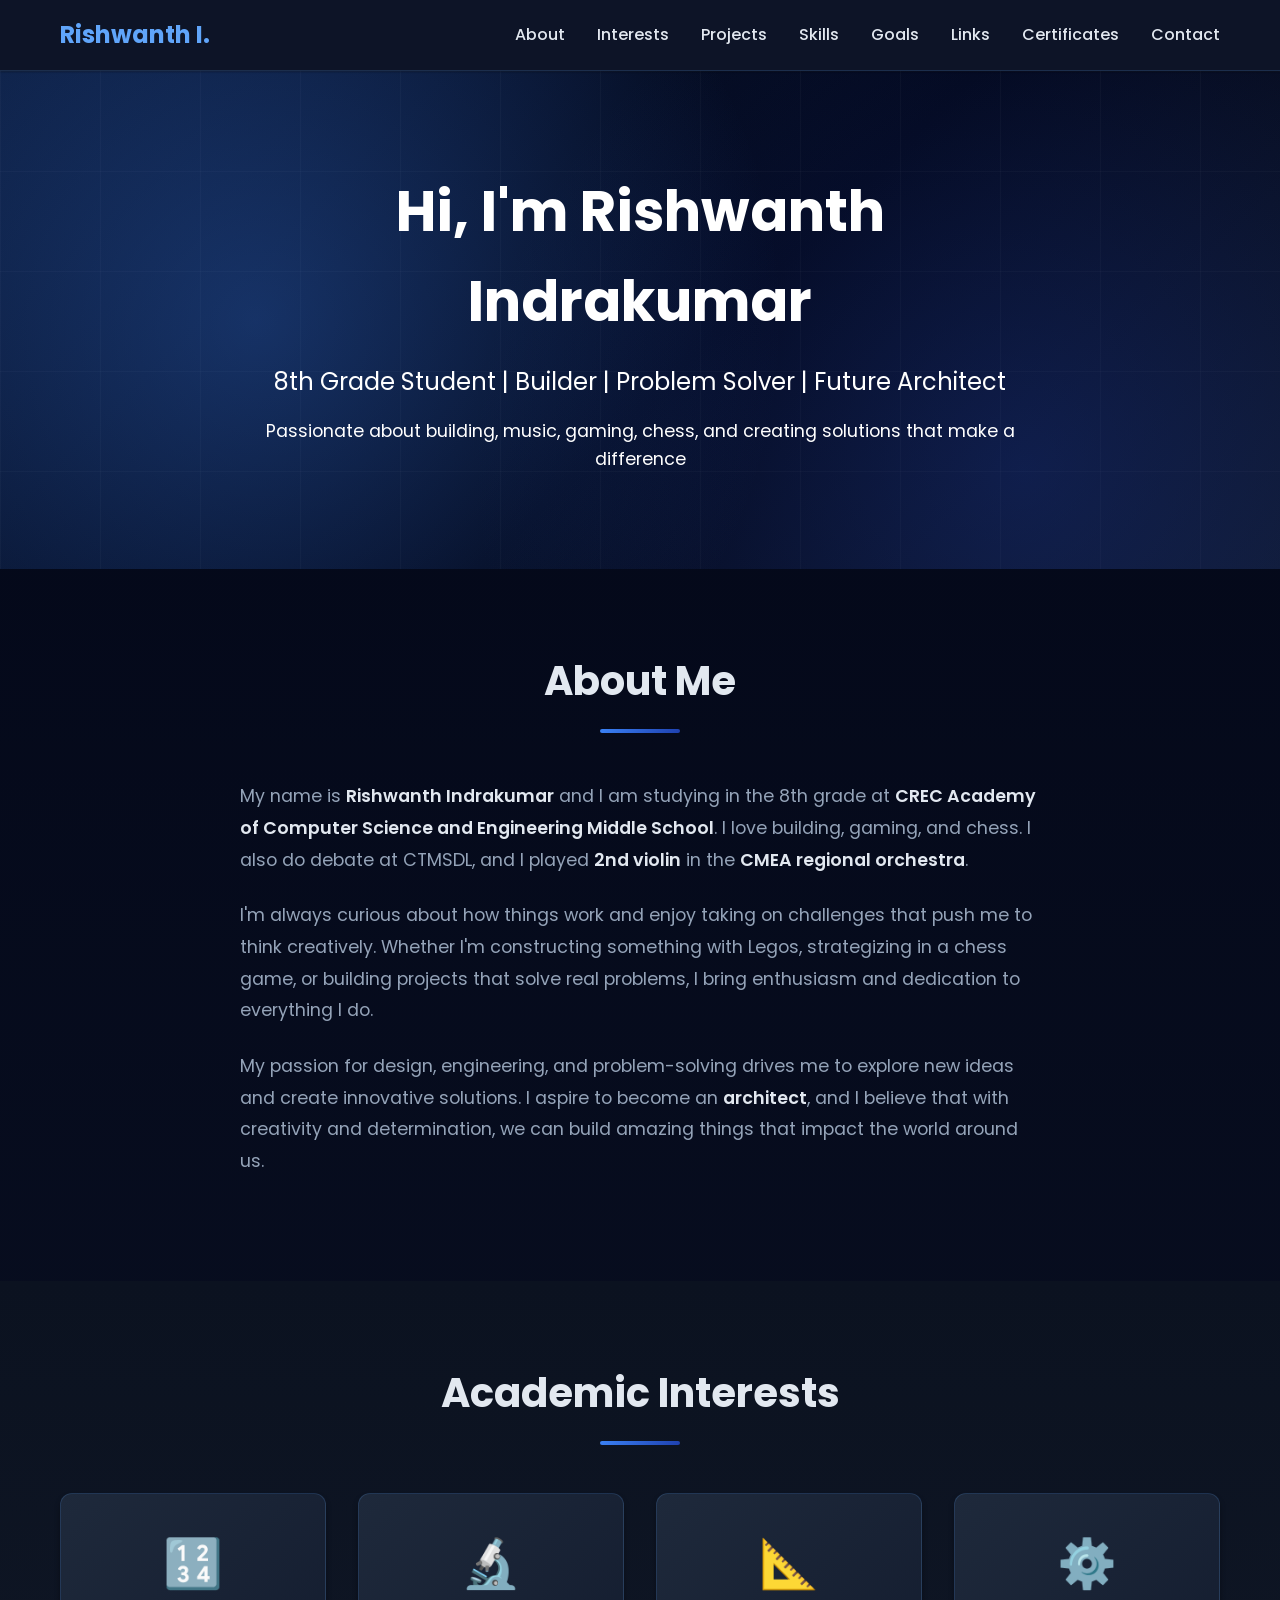
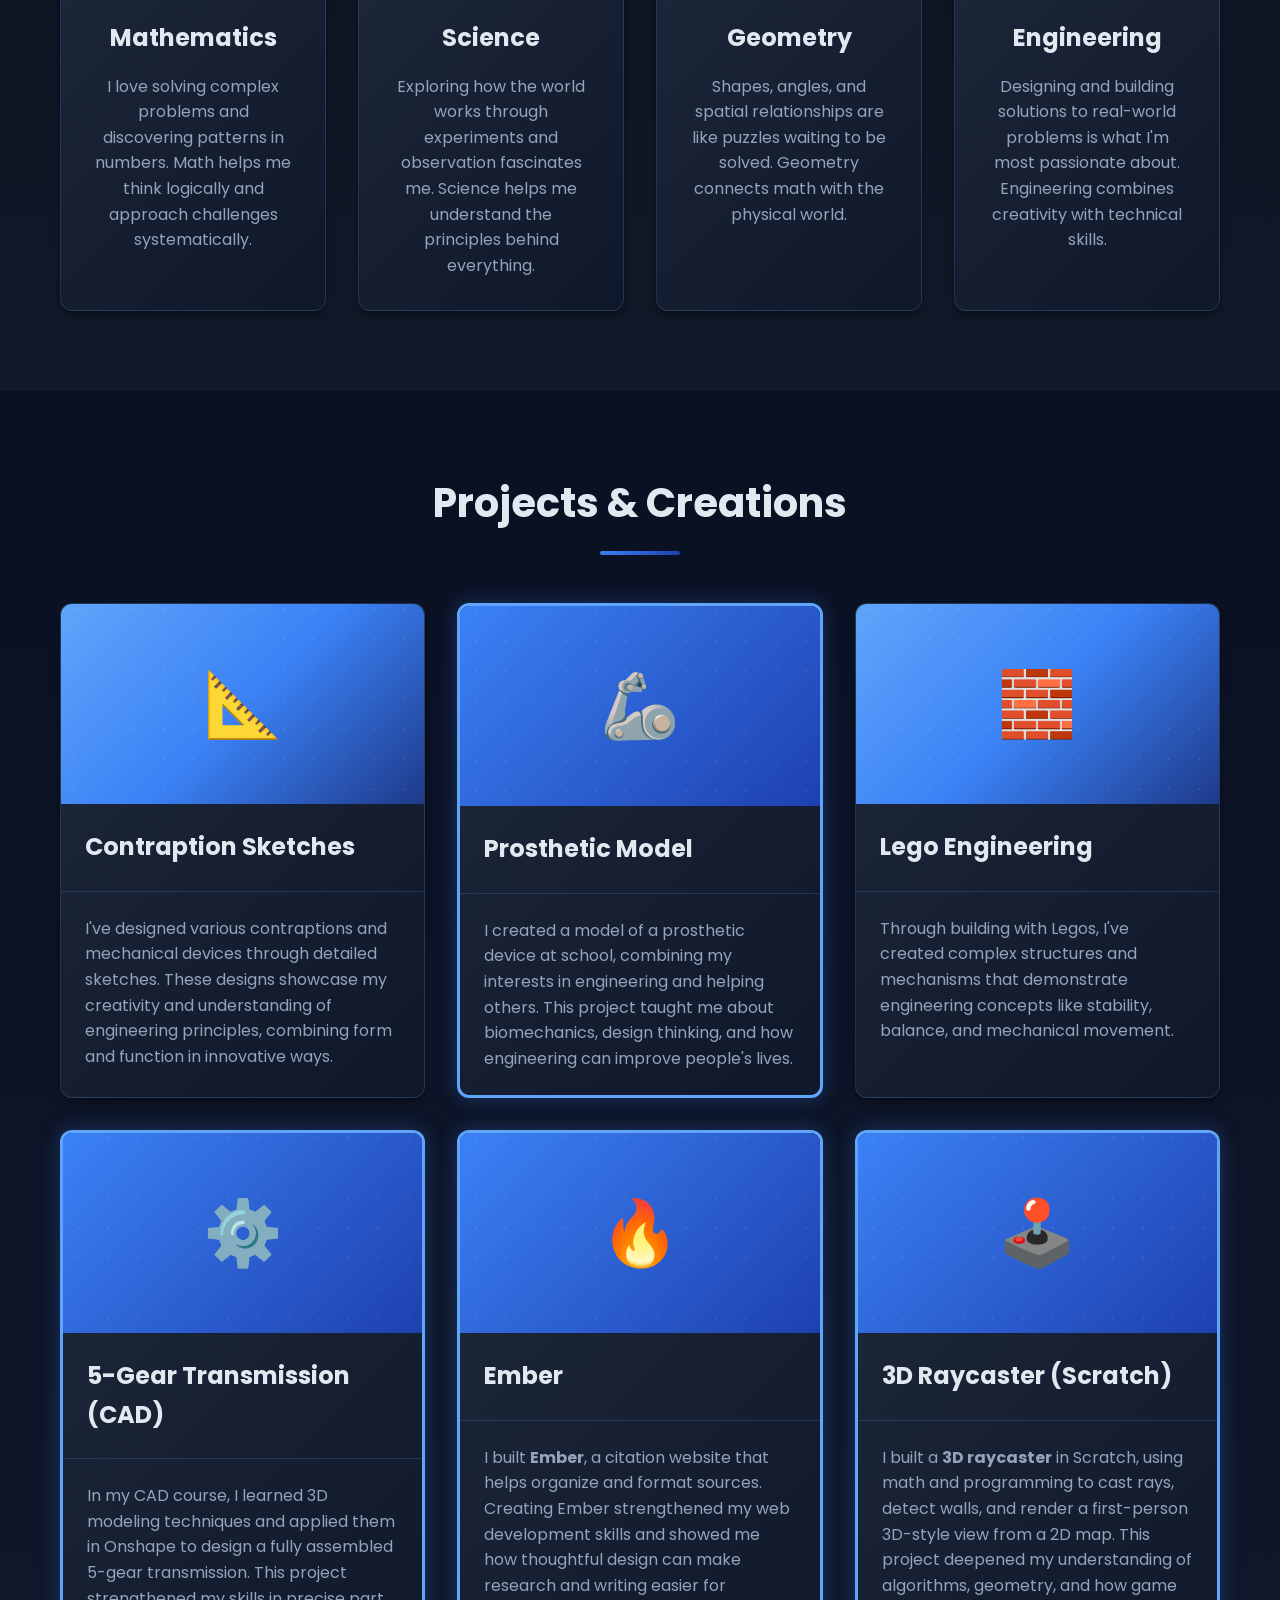
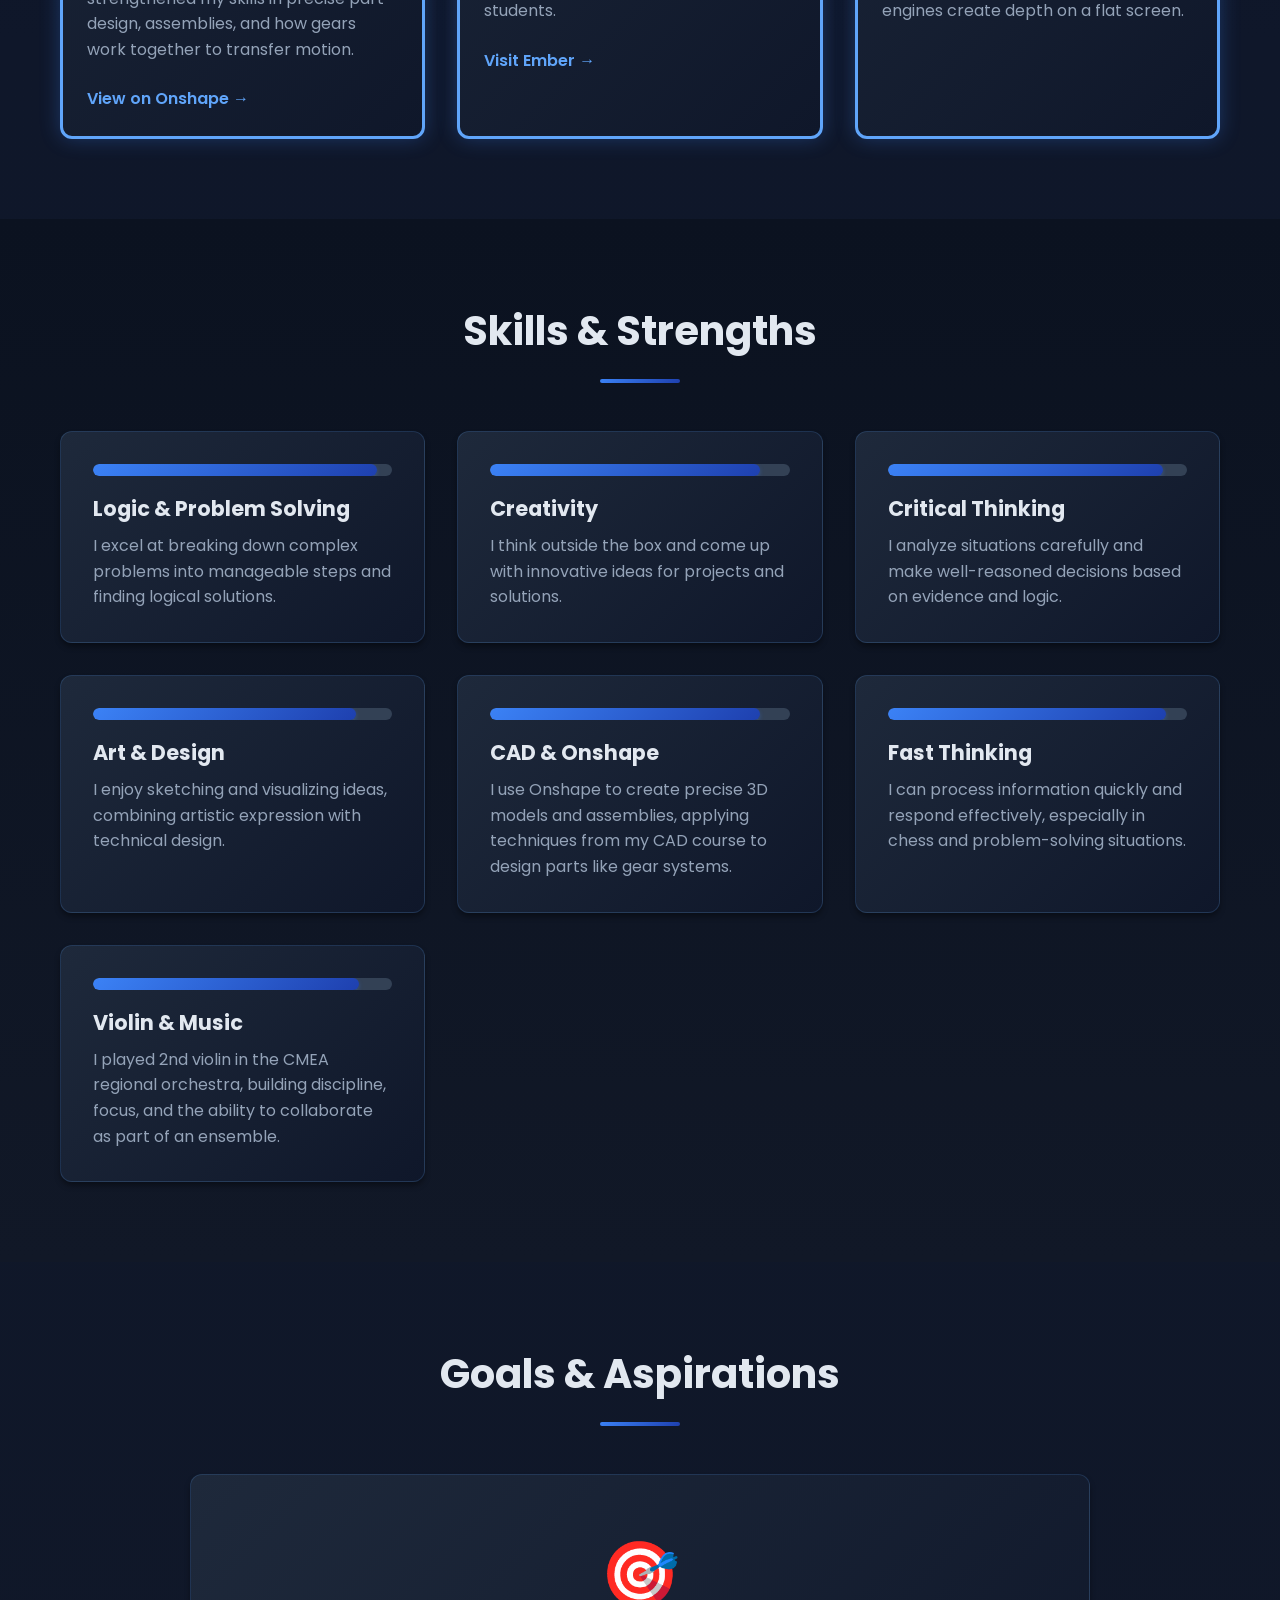
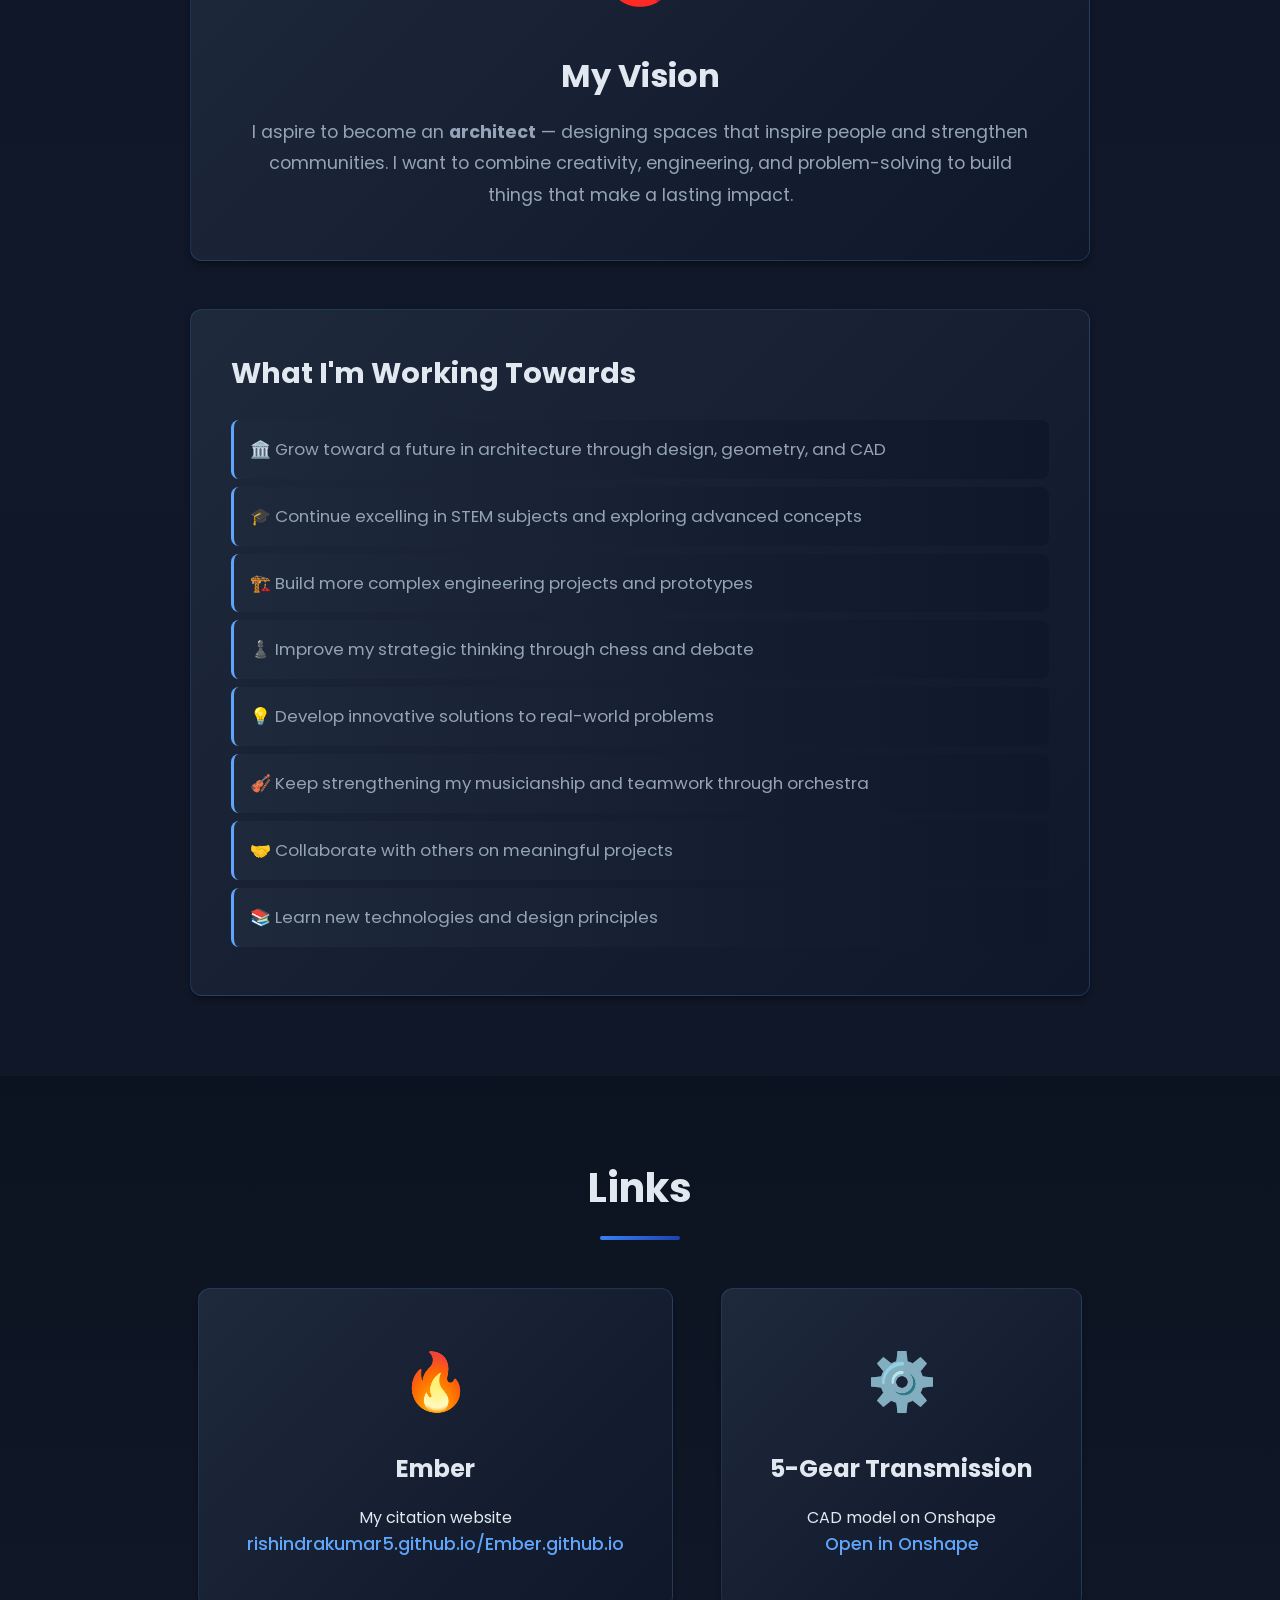
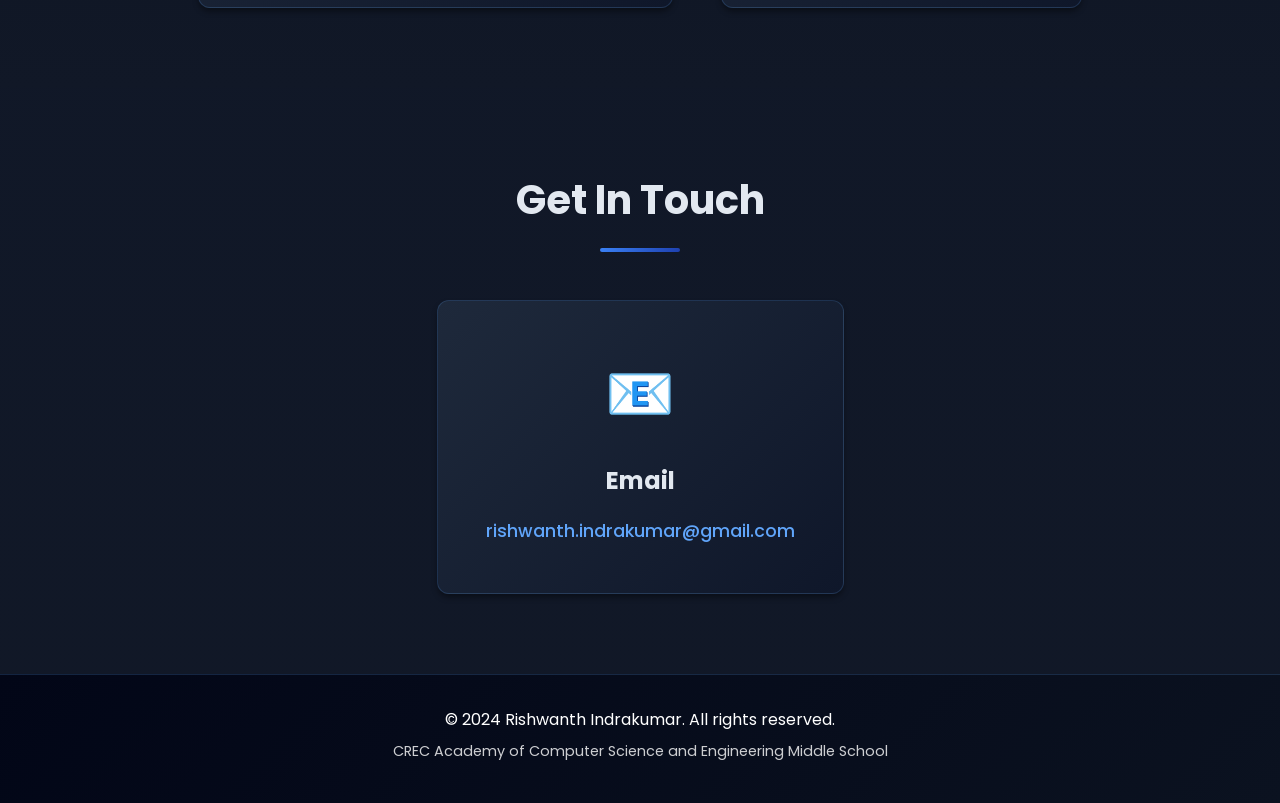
==== commit d1610c1d: "Update GitHub Pages site with links section and contact changes. Co-authored-by: Cursor <cursoragent" ====
--- a/index.html
+++ b/index.html
@@ -19,6 +19,7 @@
                 <li><a href="#projects">Projects</a></li>
                 <li><a href="#skills">Skills</a></li>
                 <li><a href="#goals">Goals</a></li>
+                <li><a href="#links">Links</a></li>
                 <li><a href="certificates.html">Certificates</a></li>
                 <li><a href="#contact">Contact</a></li>
             </ul>
@@ -109,6 +110,7 @@
                     </div>
                     <h3>5-Gear Transmission (CAD)</h3>
                     <p>In my CAD course, I learned 3D modeling techniques and applied them in Onshape to design a fully assembled 5-gear transmission. This project strengthened my skills in precise part design, assemblies, and how gears work together to transfer motion.</p>
+                    <p class="project-link"><a href="https://cad.onshape.com/documents/2665c4146380965af9f368ff/w/0b91a654c9dd0d724e5b4bef/e/8c158d7c4858d937379d4590" target="_blank" rel="noopener noreferrer">View on Onshape →</a></p>
                 </div>
                 <div class="project-card featured">
                     <div class="project-image-placeholder featured-bg">
@@ -116,6 +118,7 @@
                     </div>
                     <h3>Ember</h3>
                     <p>I built <strong>Ember</strong>, a citation website that helps organize and format sources. Creating Ember strengthened my web development skills and showed me how thoughtful design can make research and writing easier for students.</p>
+                    <p class="project-link"><a href="https://rishindrakumar5.github.io/Ember.github.io/" target="_blank" rel="noopener noreferrer">Visit Ember →</a></p>
                 </div>
                 <div class="project-card featured">
                     <div class="project-image-placeholder featured-bg">
@@ -213,8 +216,29 @@
         </div>
     </section>
 
+    <!-- Links Section -->
+    <section id="links" class="section section-alt">
+        <div class="container">
+            <h2 class="section-title">Links</h2>
+            <div class="contact-content links-content">
+                <div class="contact-card">
+                    <div class="contact-icon">🔥</div>
+                    <h3>Ember</h3>
+                    <p>My citation website</p>
+                    <p><a href="https://rishindrakumar5.github.io/Ember.github.io/" target="_blank" rel="noopener noreferrer">rishindrakumar5.github.io/Ember.github.io</a></p>
+                </div>
+                <div class="contact-card">
+                    <div class="contact-icon">⚙️</div>
+                    <h3>5-Gear Transmission</h3>
+                    <p>CAD model on Onshape</p>
+                    <p><a href="https://cad.onshape.com/documents/2665c4146380965af9f368ff/w/0b91a654c9dd0d724e5b4bef/e/8c158d7c4858d937379d4590" target="_blank" rel="noopener noreferrer">Open in Onshape</a></p>
+                </div>
+            </div>
+        </div>
+    </section>
+
     <!-- Contact Section -->
-    <section id="contact" class="section section-alt">
+    <section id="contact" class="section">
         <div class="container">
             <h2 class="section-title">Get In Touch</h2>
             <div class="contact-content">
@@ -223,11 +247,6 @@
                     <h3>Email</h3>
                     <p><a href="mailto:rishwanth.indrakumar@gmail.com">rishwanth.indrakumar@gmail.com</a></p>
                 </div>
-                <div class="contact-card">
-                    <div class="contact-icon">📱</div>
-                    <h3>Phone</h3>
-                    <p><a href="tel:4027303911">(402) 730-3911</a></p>
-                </div>
             </div>
         </div>
     </section>
--- a/styles.css
+++ b/styles.css
@@ -345,6 +345,21 @@
     line-height: 1.6;
 }
 
+.project-card p.project-link {
+    padding-top: 0;
+}
+
+.project-link a {
+    color: var(--primary-color);
+    text-decoration: none;
+    font-weight: 600;
+}
+
+.project-link a:hover {
+    text-decoration: underline;
+    color: var(--accent-color);
+}
+
 /* Skills Section */
 .skills-grid {
     display: grid;
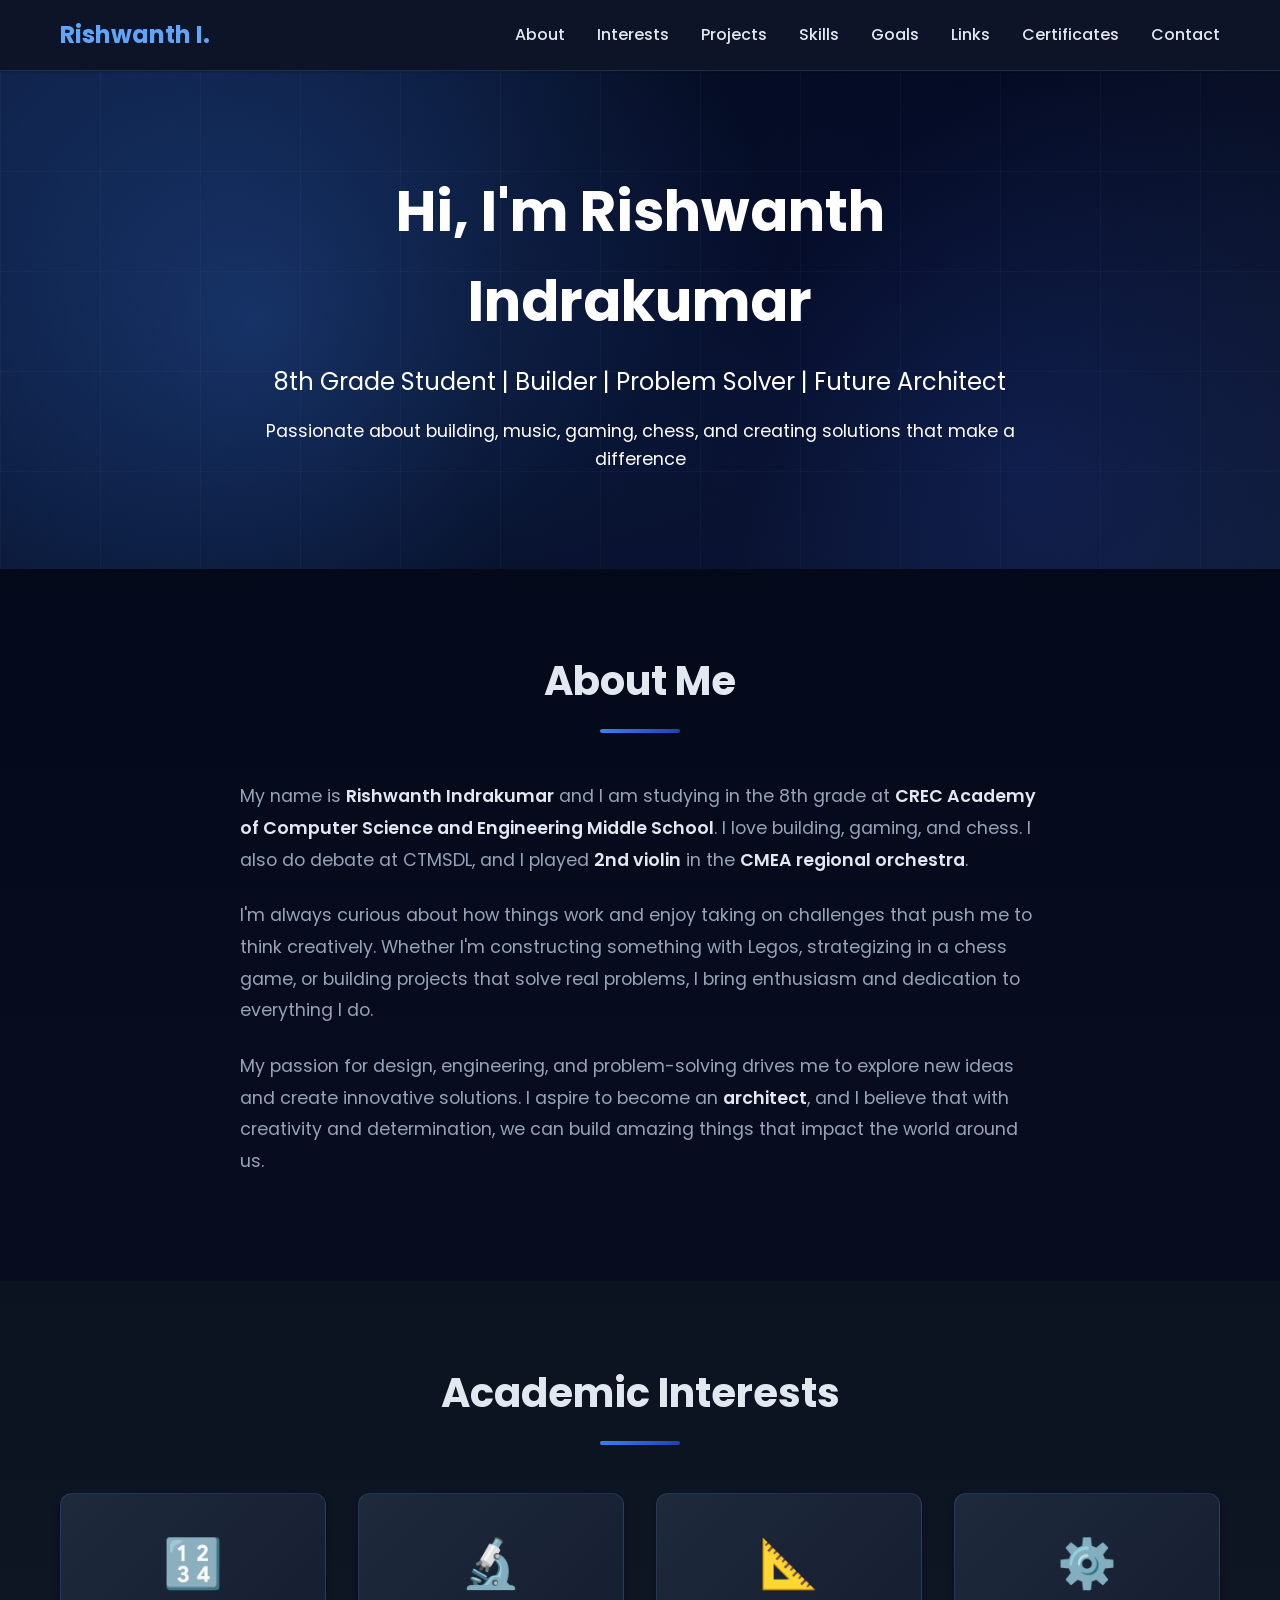
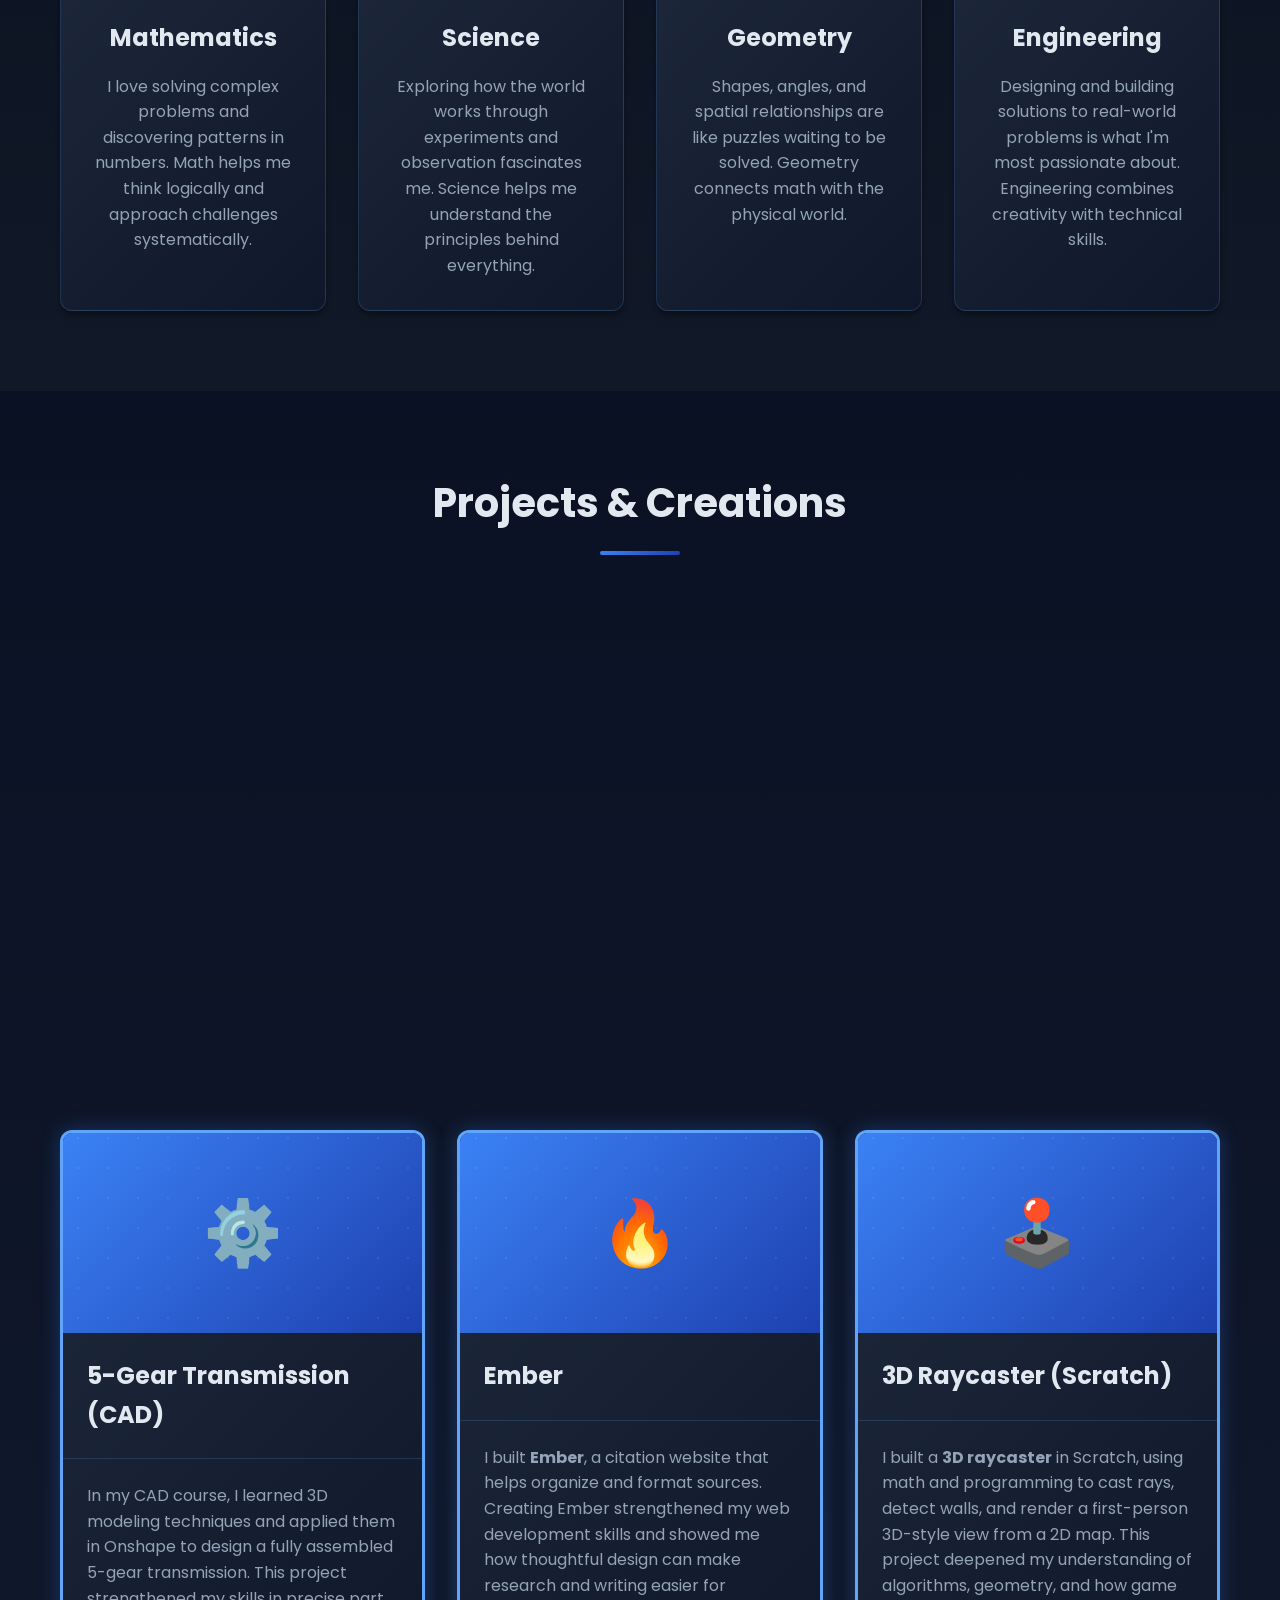
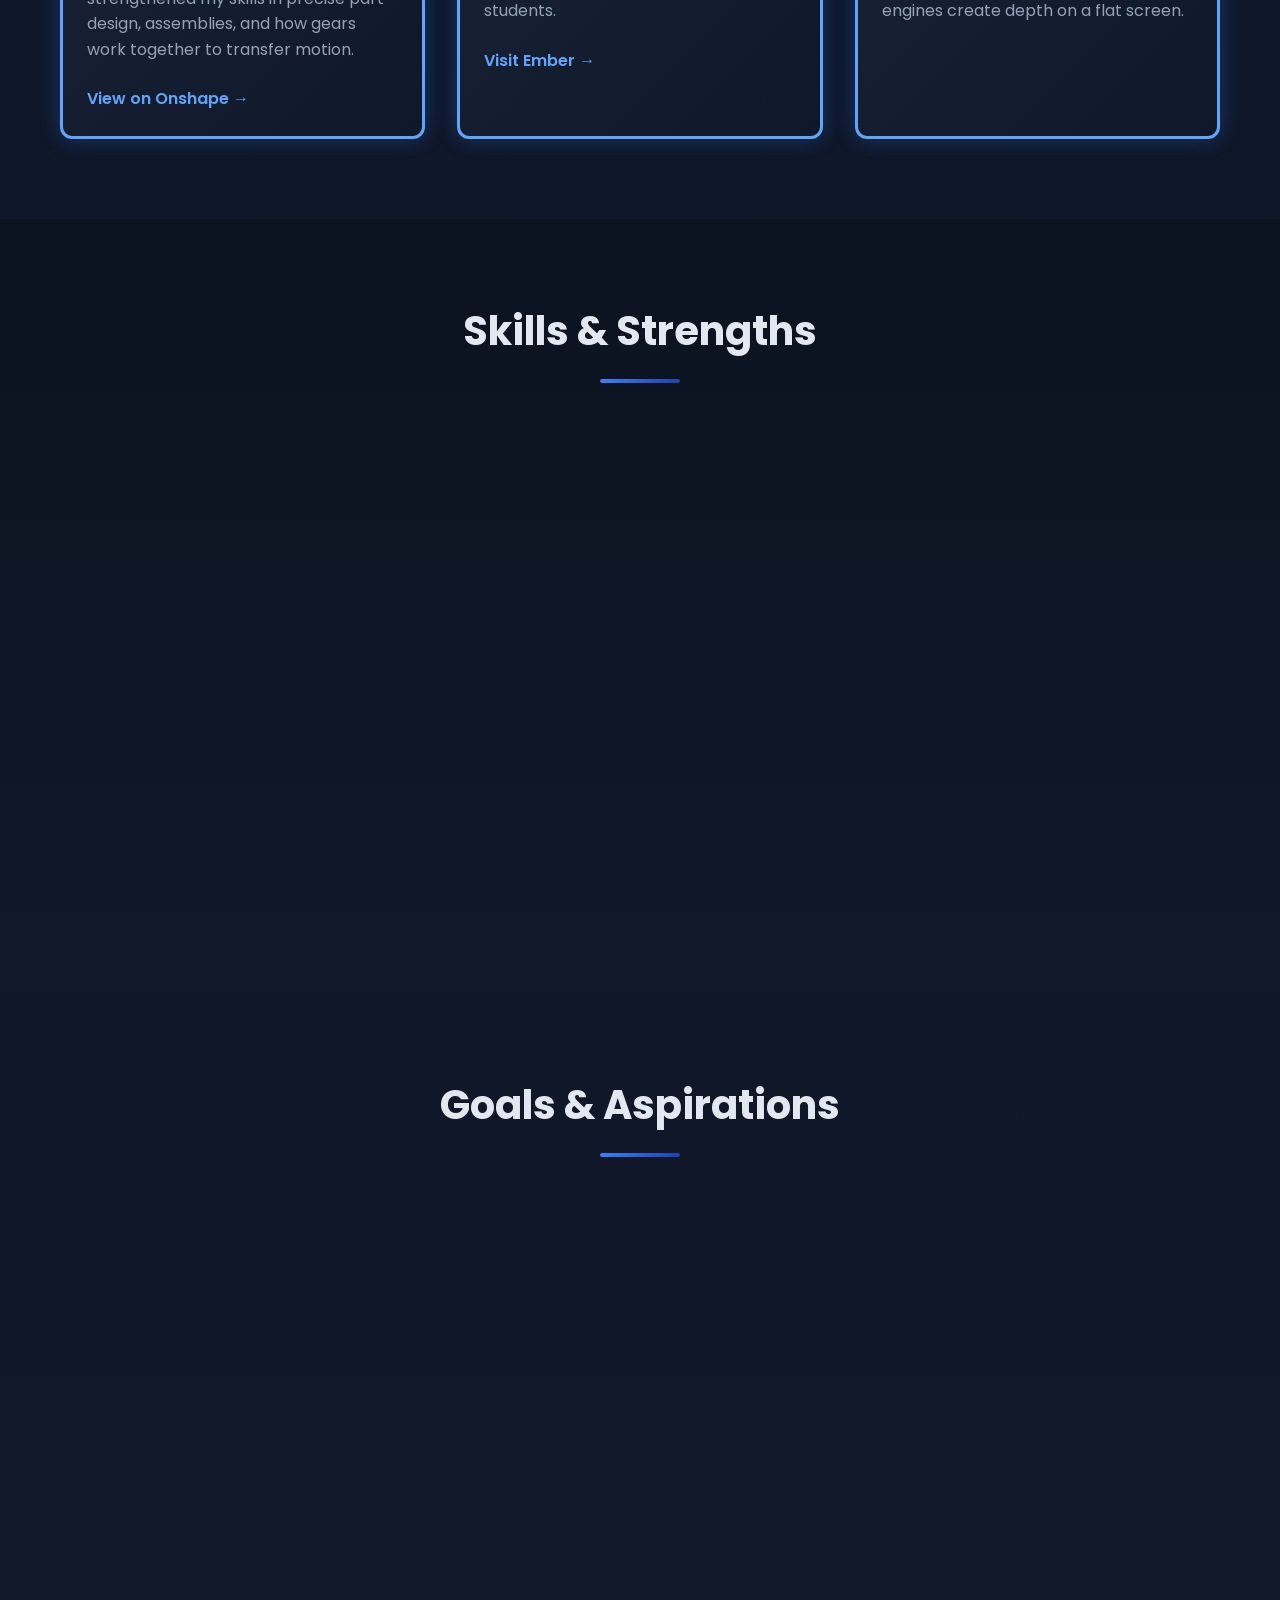
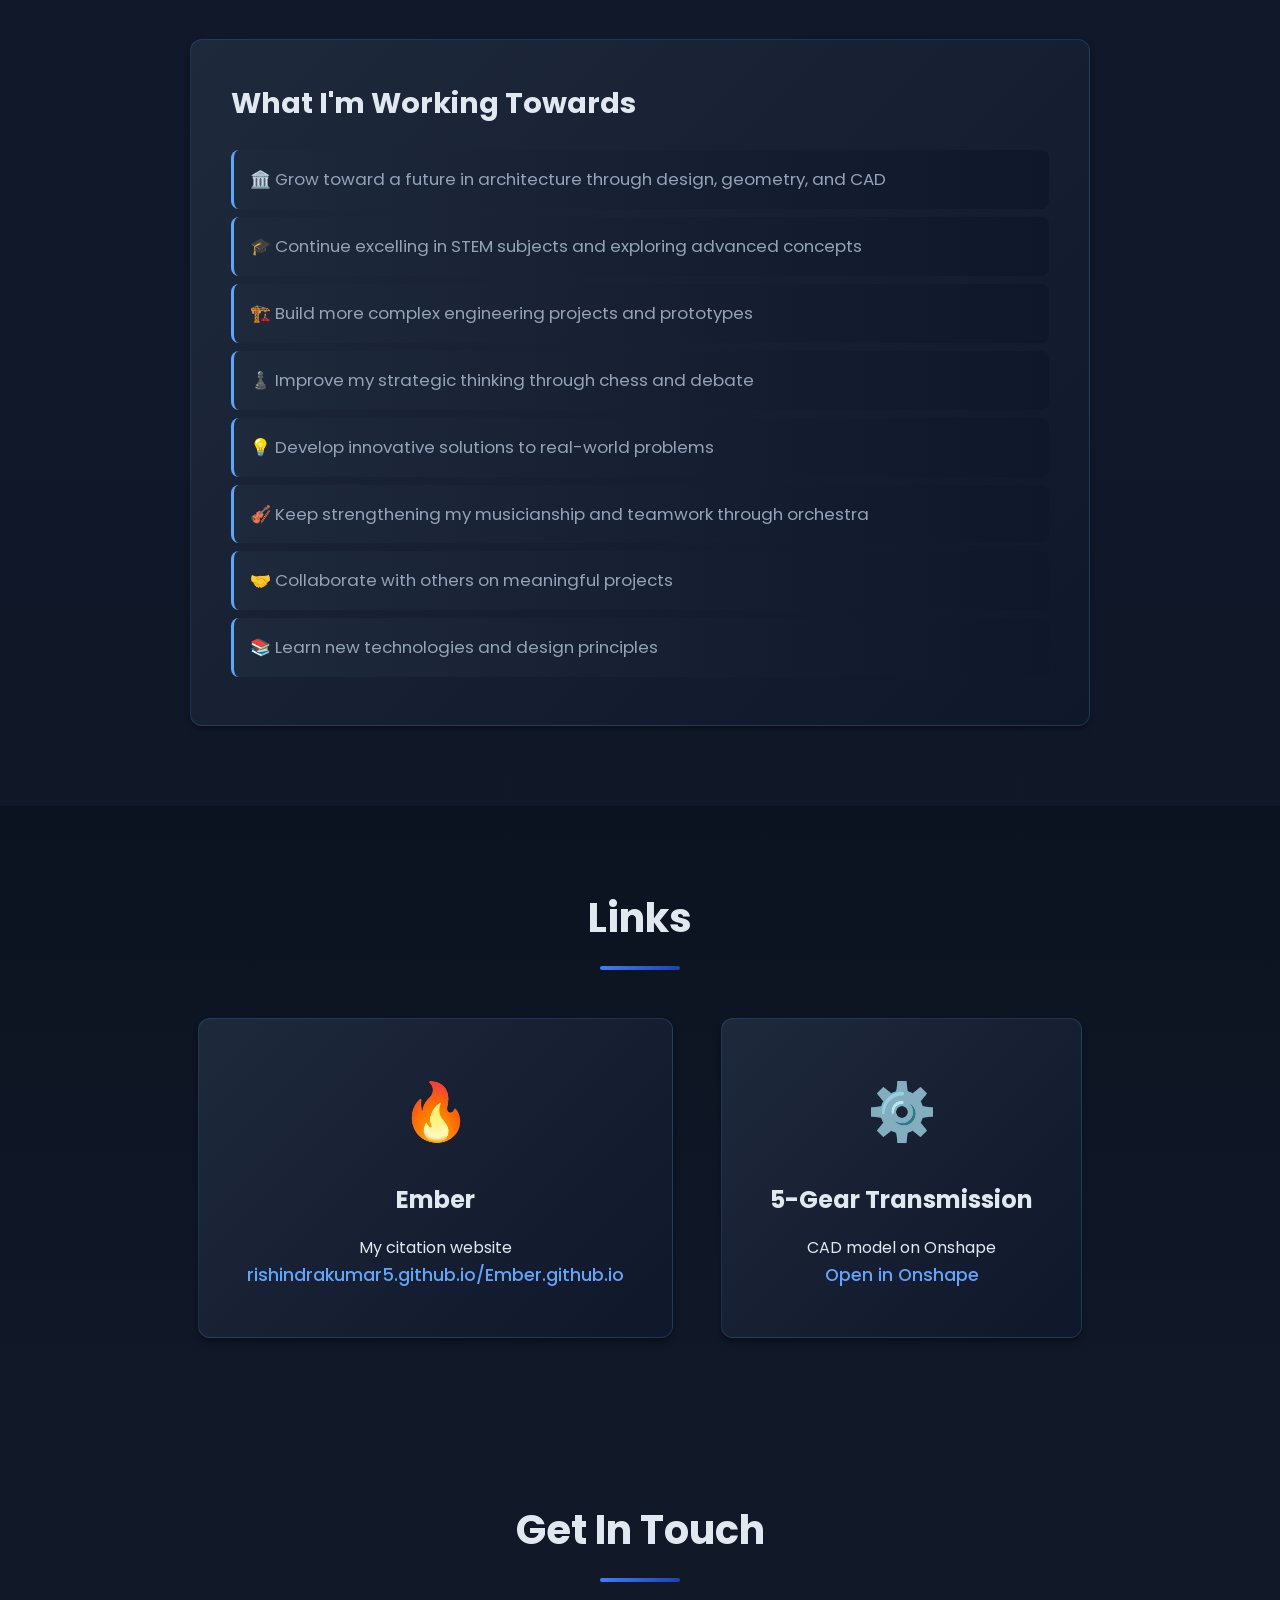
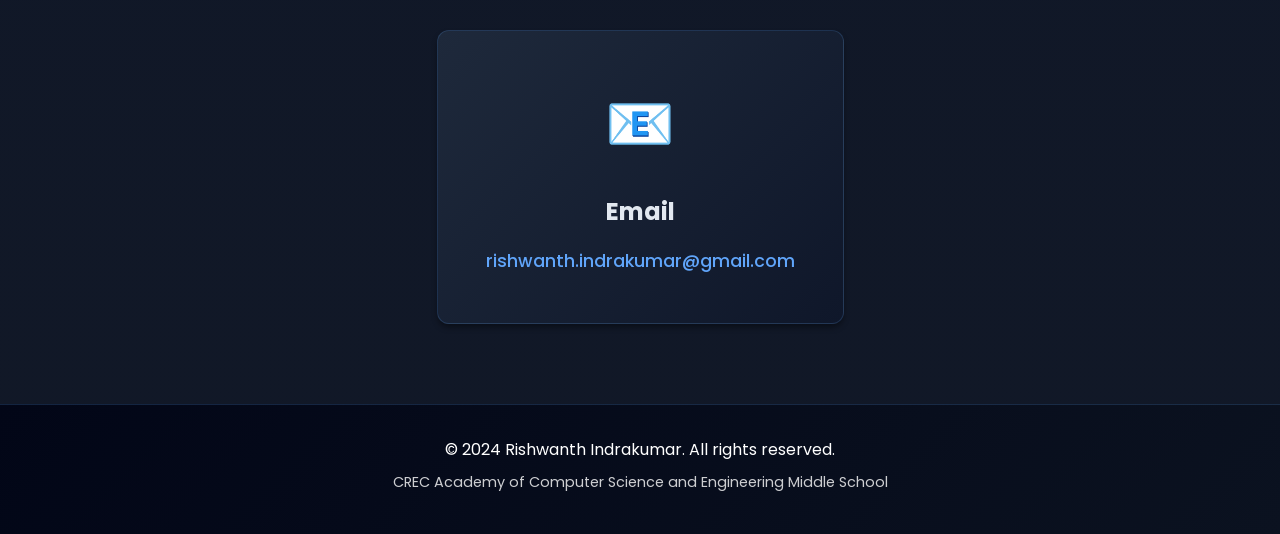
==== commit 55ac0002: "Update GitHub Pages: remove Fast Thinking skill. Co-authored-by: Cursor <cursoragent@cursor.com>" ====
--- a/index.html
+++ b/index.html
@@ -173,13 +173,6 @@
                 </div>
                 <div class="skill-item">
                     <div class="skill-bar">
-                        <div class="skill-fill" style="width: 93%"></div>
-                    </div>
-                    <h3>Fast Thinking</h3>
-                    <p>I can process information quickly and respond effectively, especially in chess and problem-solving situations.</p>
-                </div>
-                <div class="skill-item">
-                    <div class="skill-bar">
                         <div class="skill-fill" style="width: 89%"></div>
                     </div>
                     <h3>Violin & Music</h3>
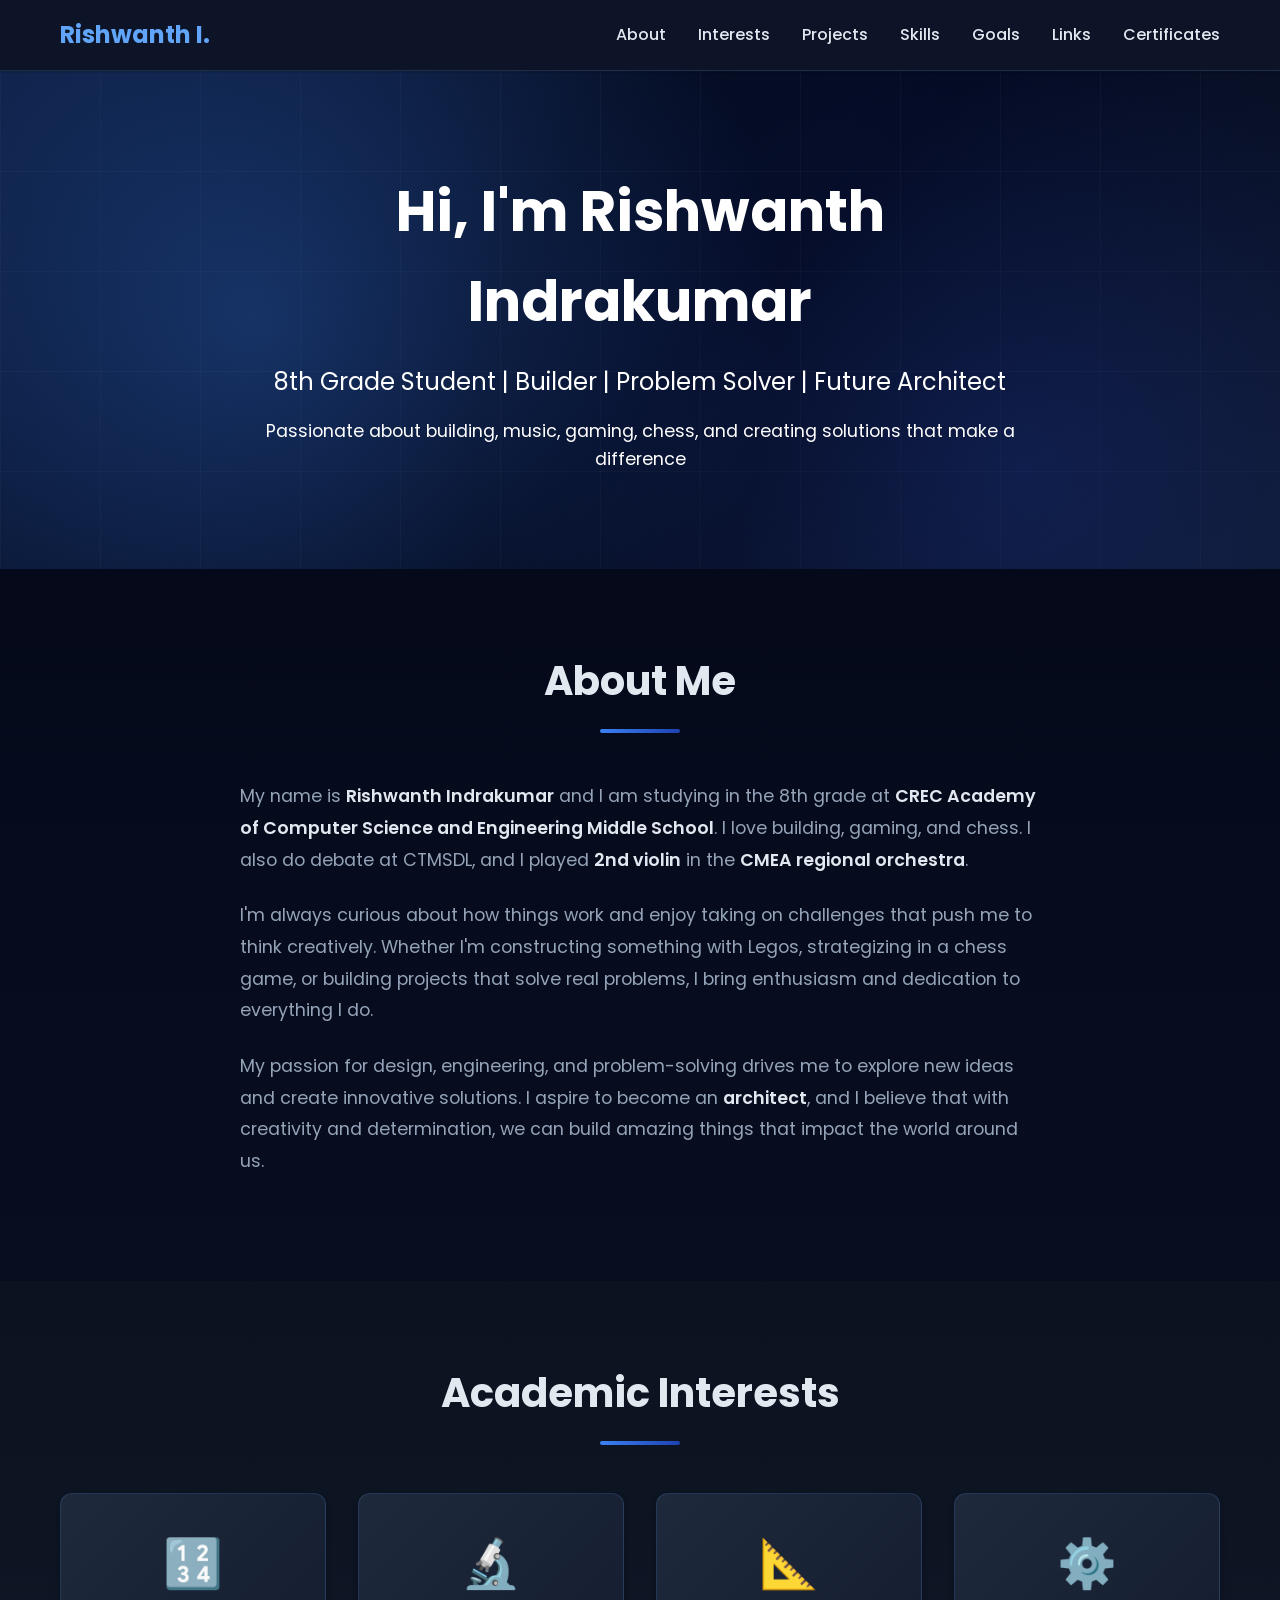
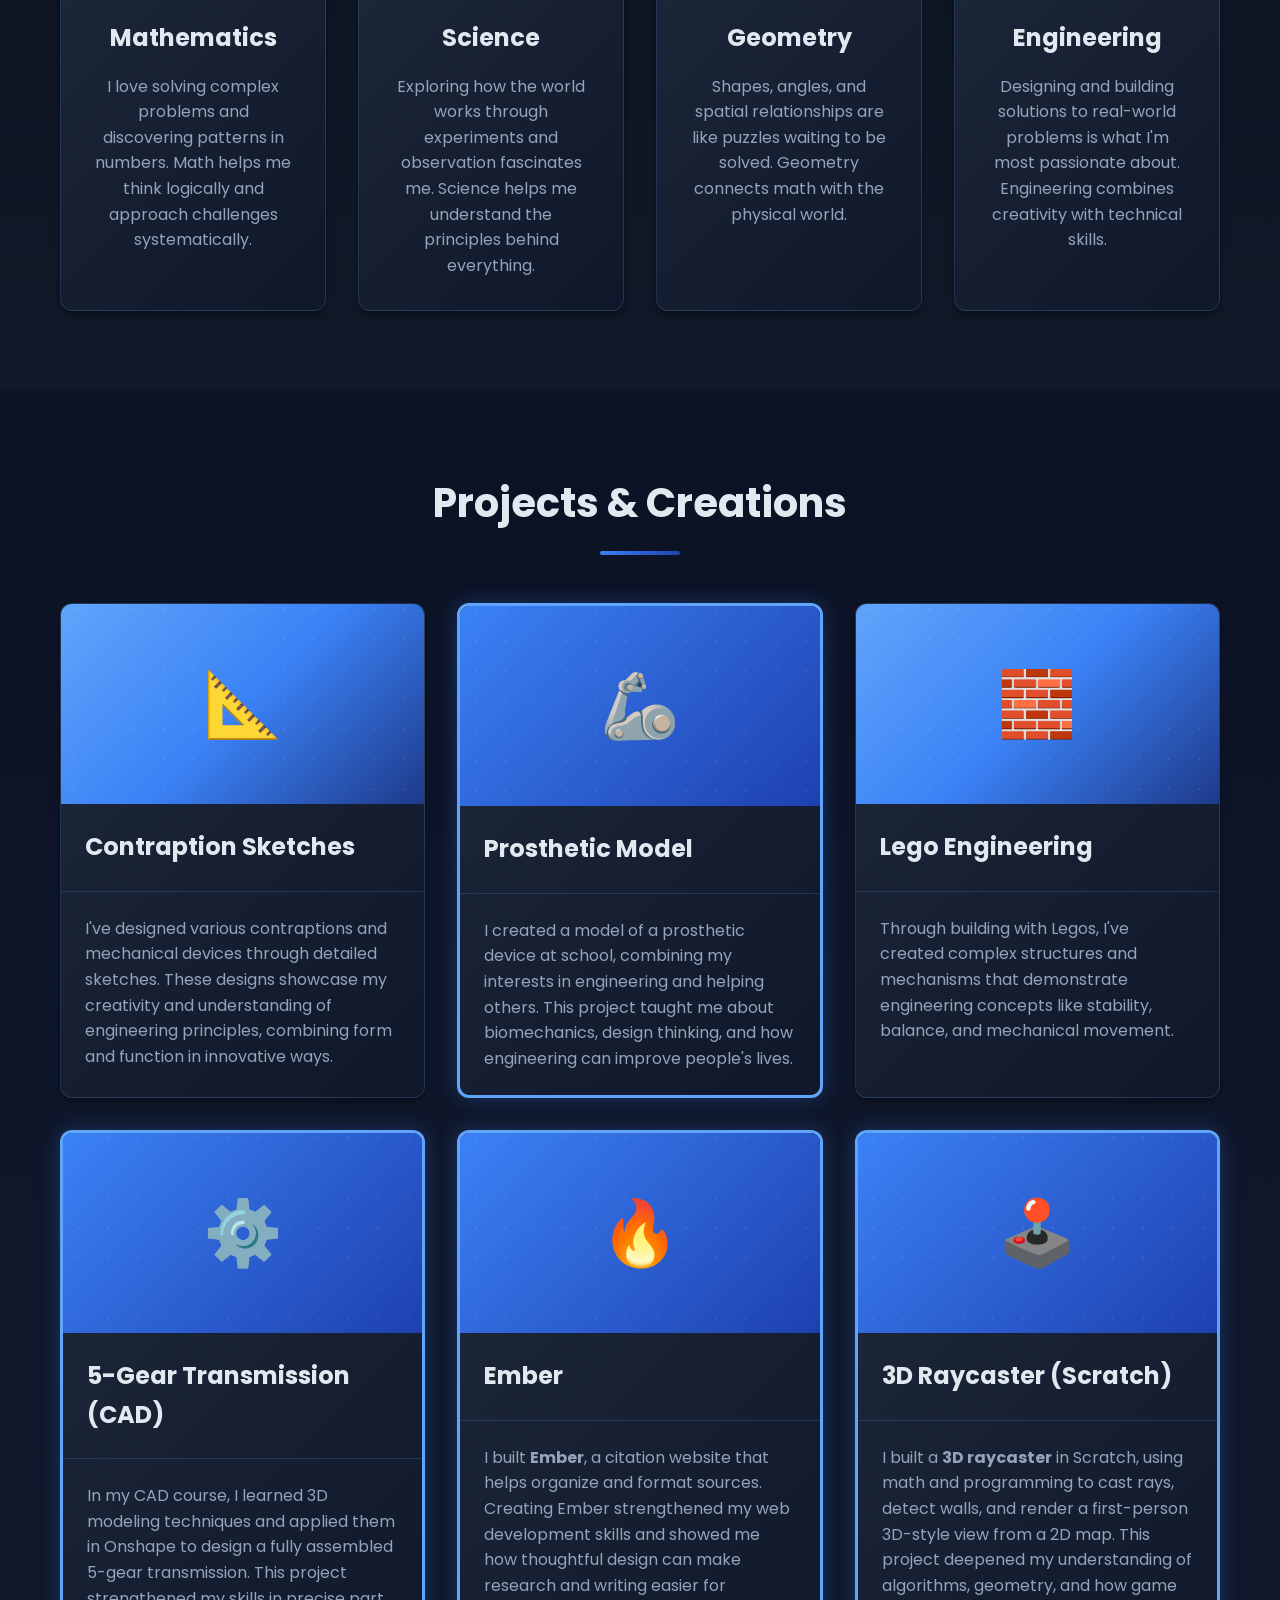
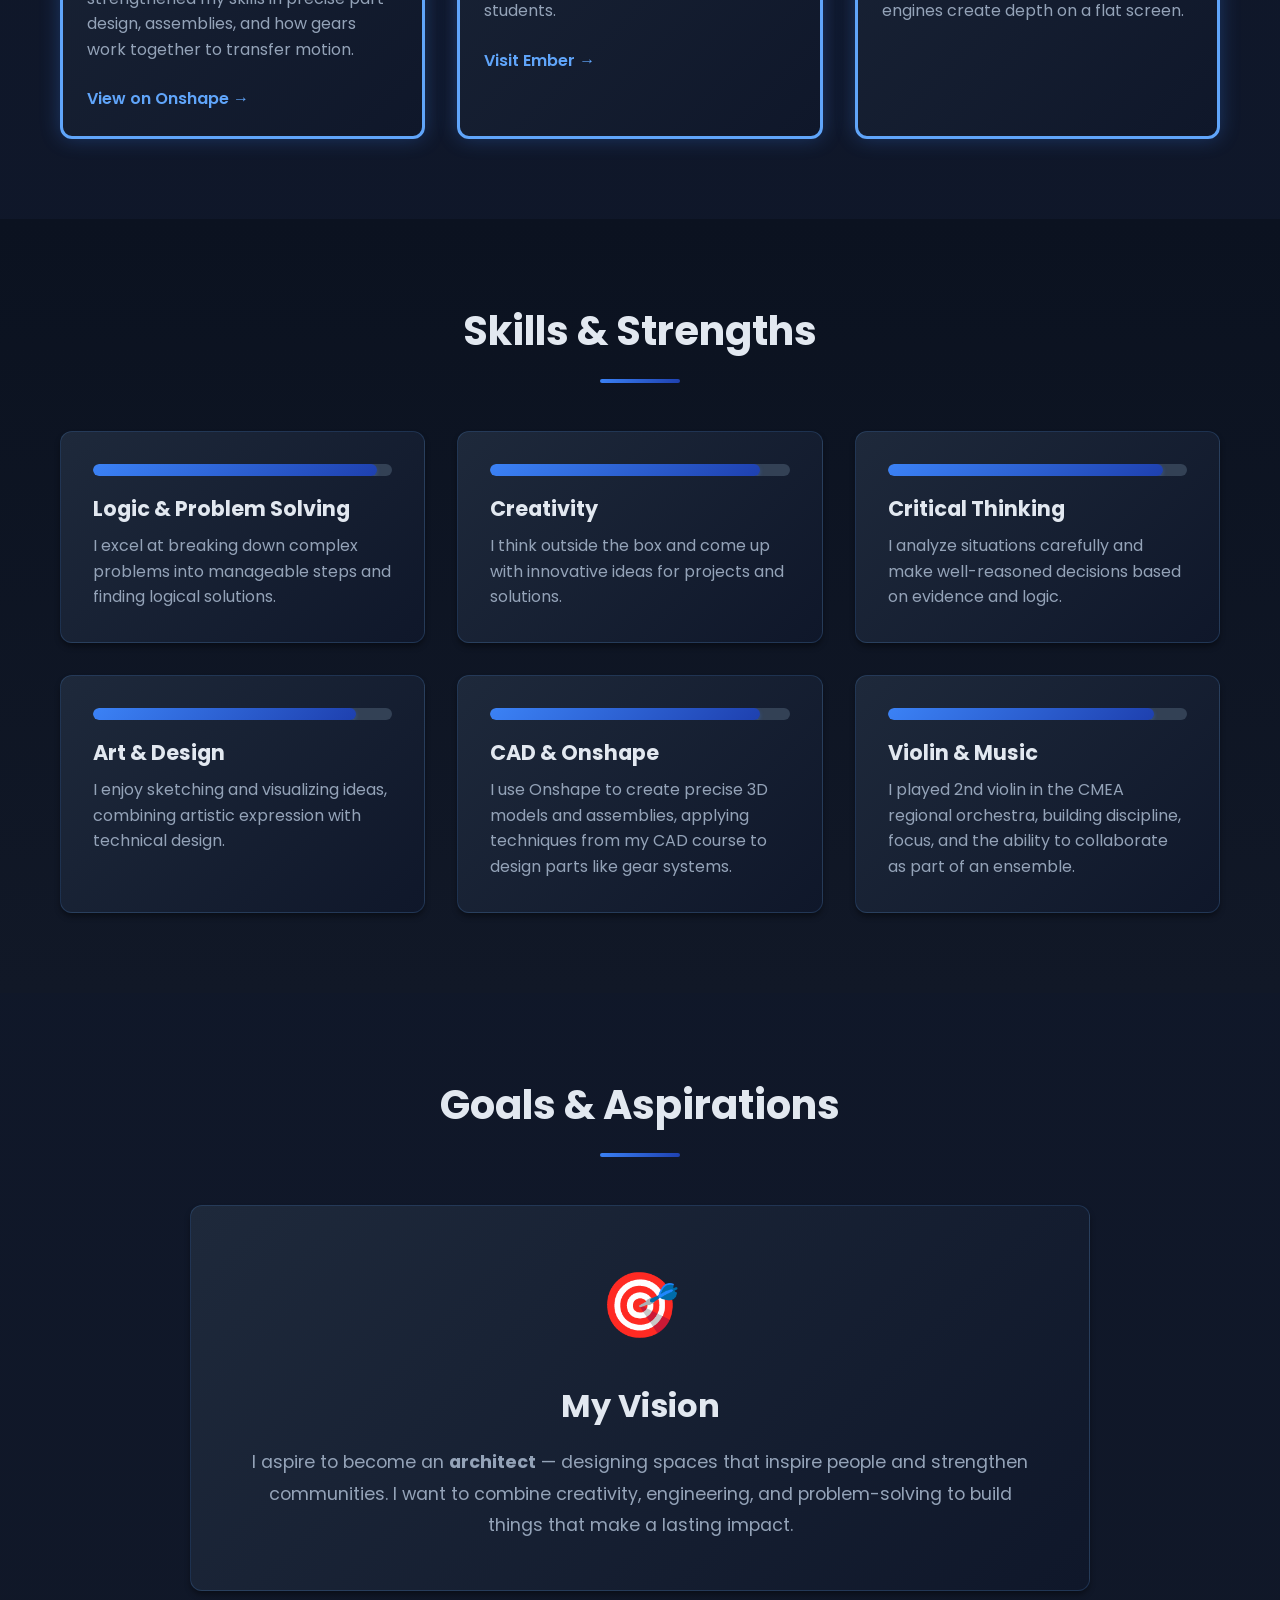
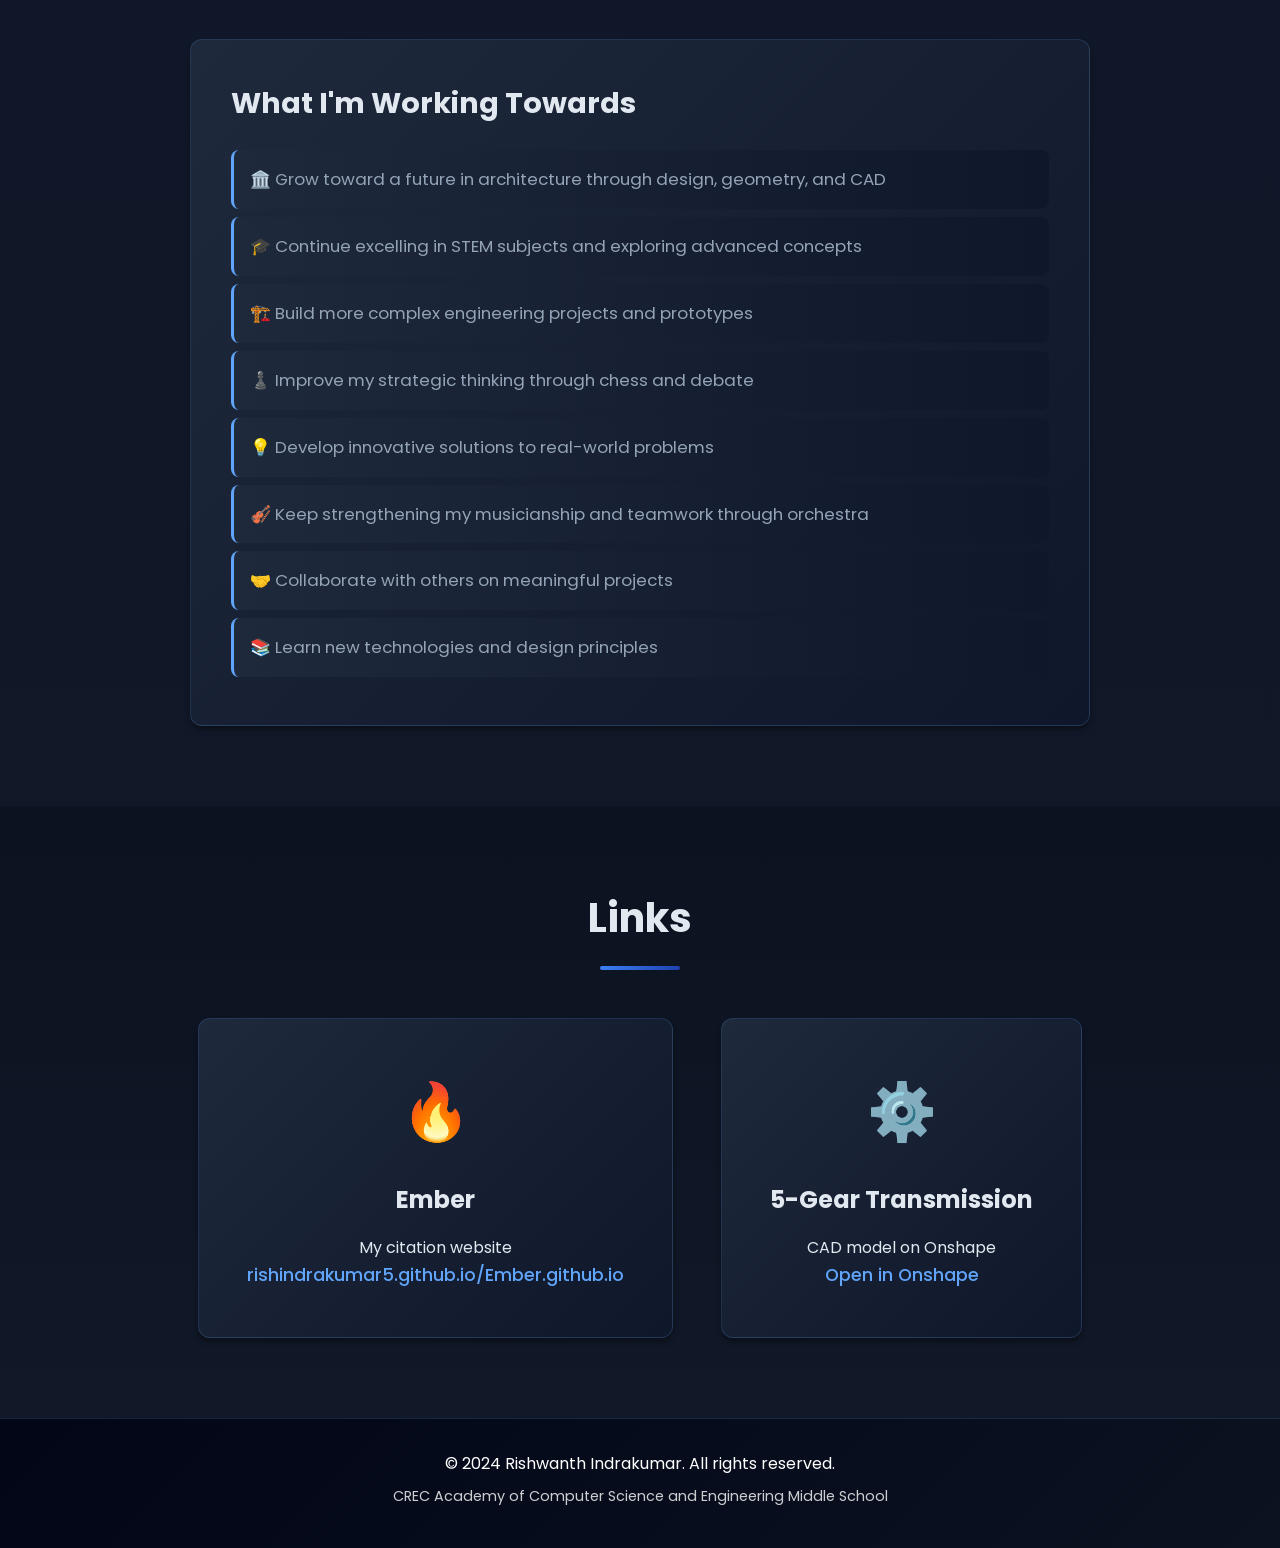
==== commit f9455be9: "Update GitHub Pages: remove email contact section. Co-authored-by: Cursor <cursoragent@cursor.com>" ====
--- a/index.html
+++ b/index.html
@@ -21,7 +21,6 @@
                 <li><a href="#goals">Goals</a></li>
                 <li><a href="#links">Links</a></li>
                 <li><a href="certificates.html">Certificates</a></li>
-                <li><a href="#contact">Contact</a></li>
             </ul>
         </div>
     </nav>
@@ -230,20 +229,6 @@
         </div>
     </section>
 
-    <!-- Contact Section -->
-    <section id="contact" class="section">
-        <div class="container">
-            <h2 class="section-title">Get In Touch</h2>
-            <div class="contact-content">
-                <div class="contact-card">
-                    <div class="contact-icon">📧</div>
-                    <h3>Email</h3>
-                    <p><a href="mailto:rishwanth.indrakumar@gmail.com">rishwanth.indrakumar@gmail.com</a></p>
-                </div>
-            </div>
-        </div>
-    </section>
-
     <!-- Footer -->
     <footer class="footer">
         <div class="container">
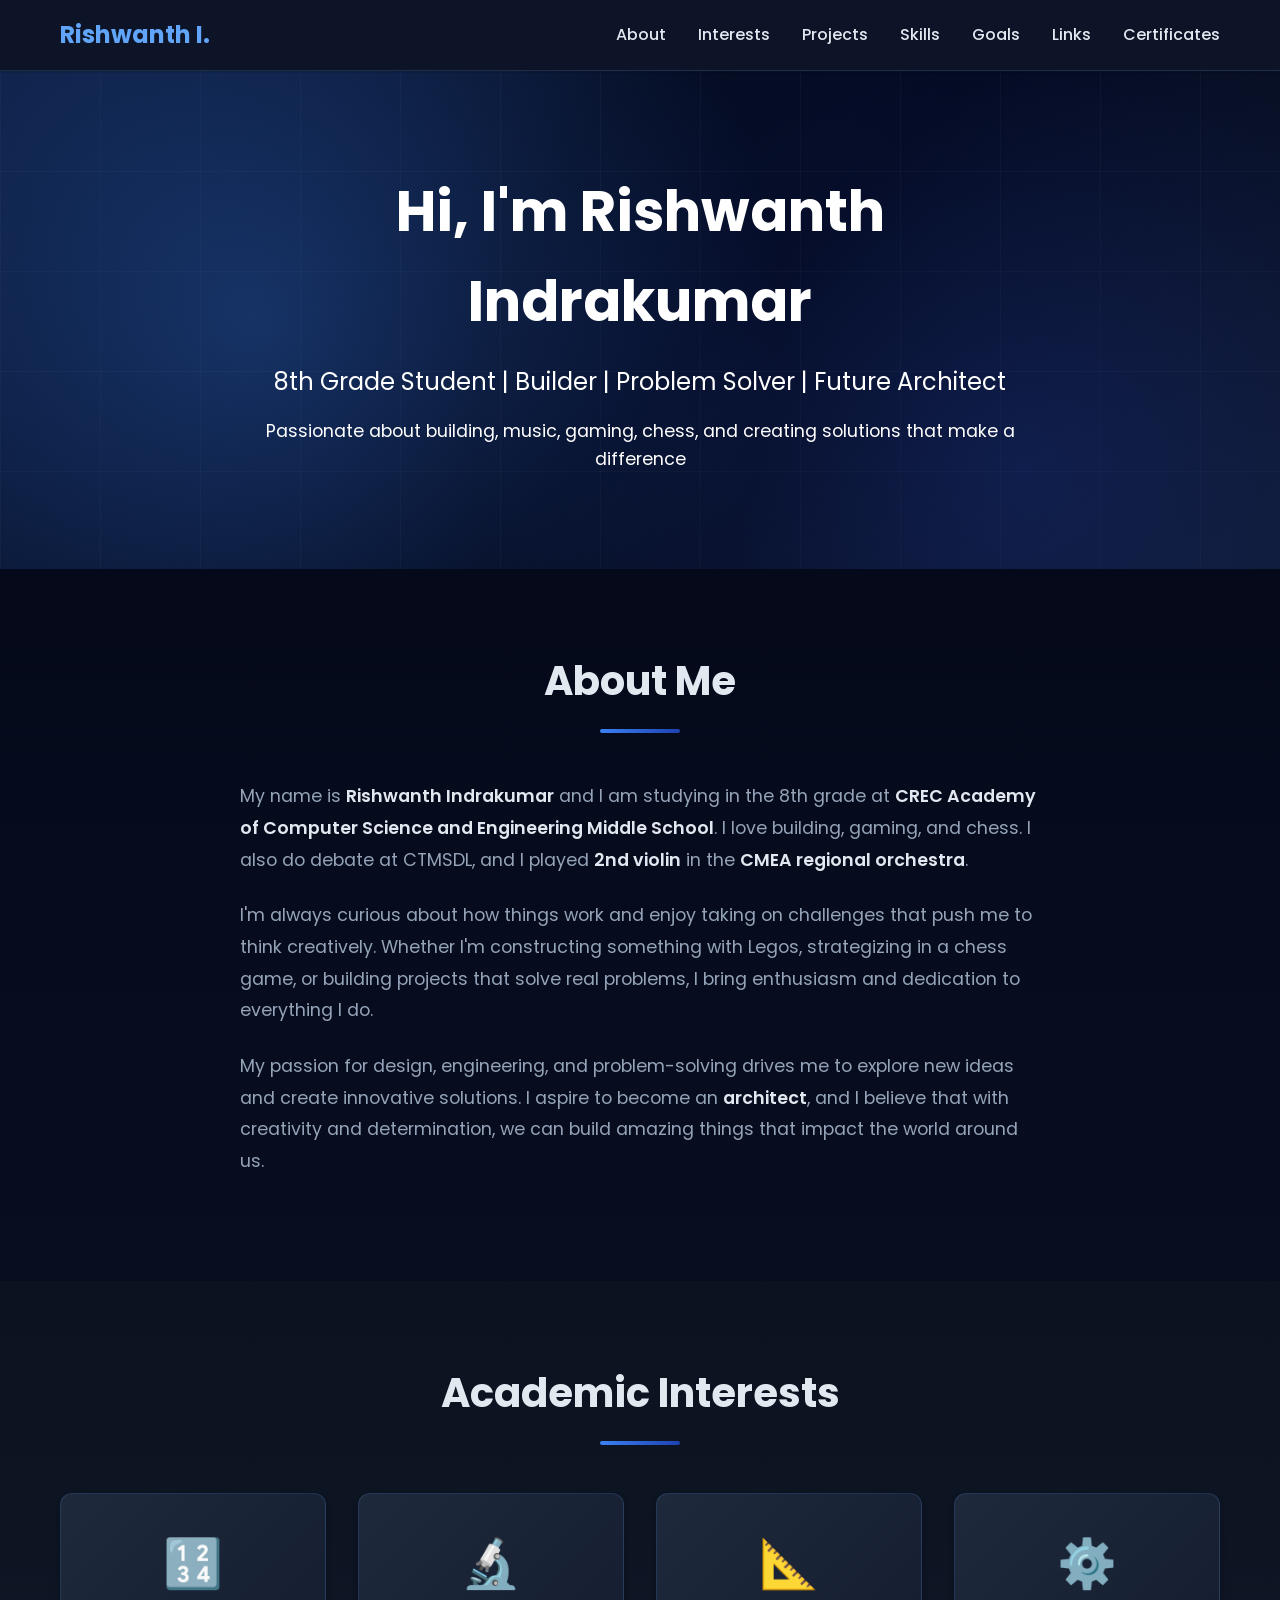
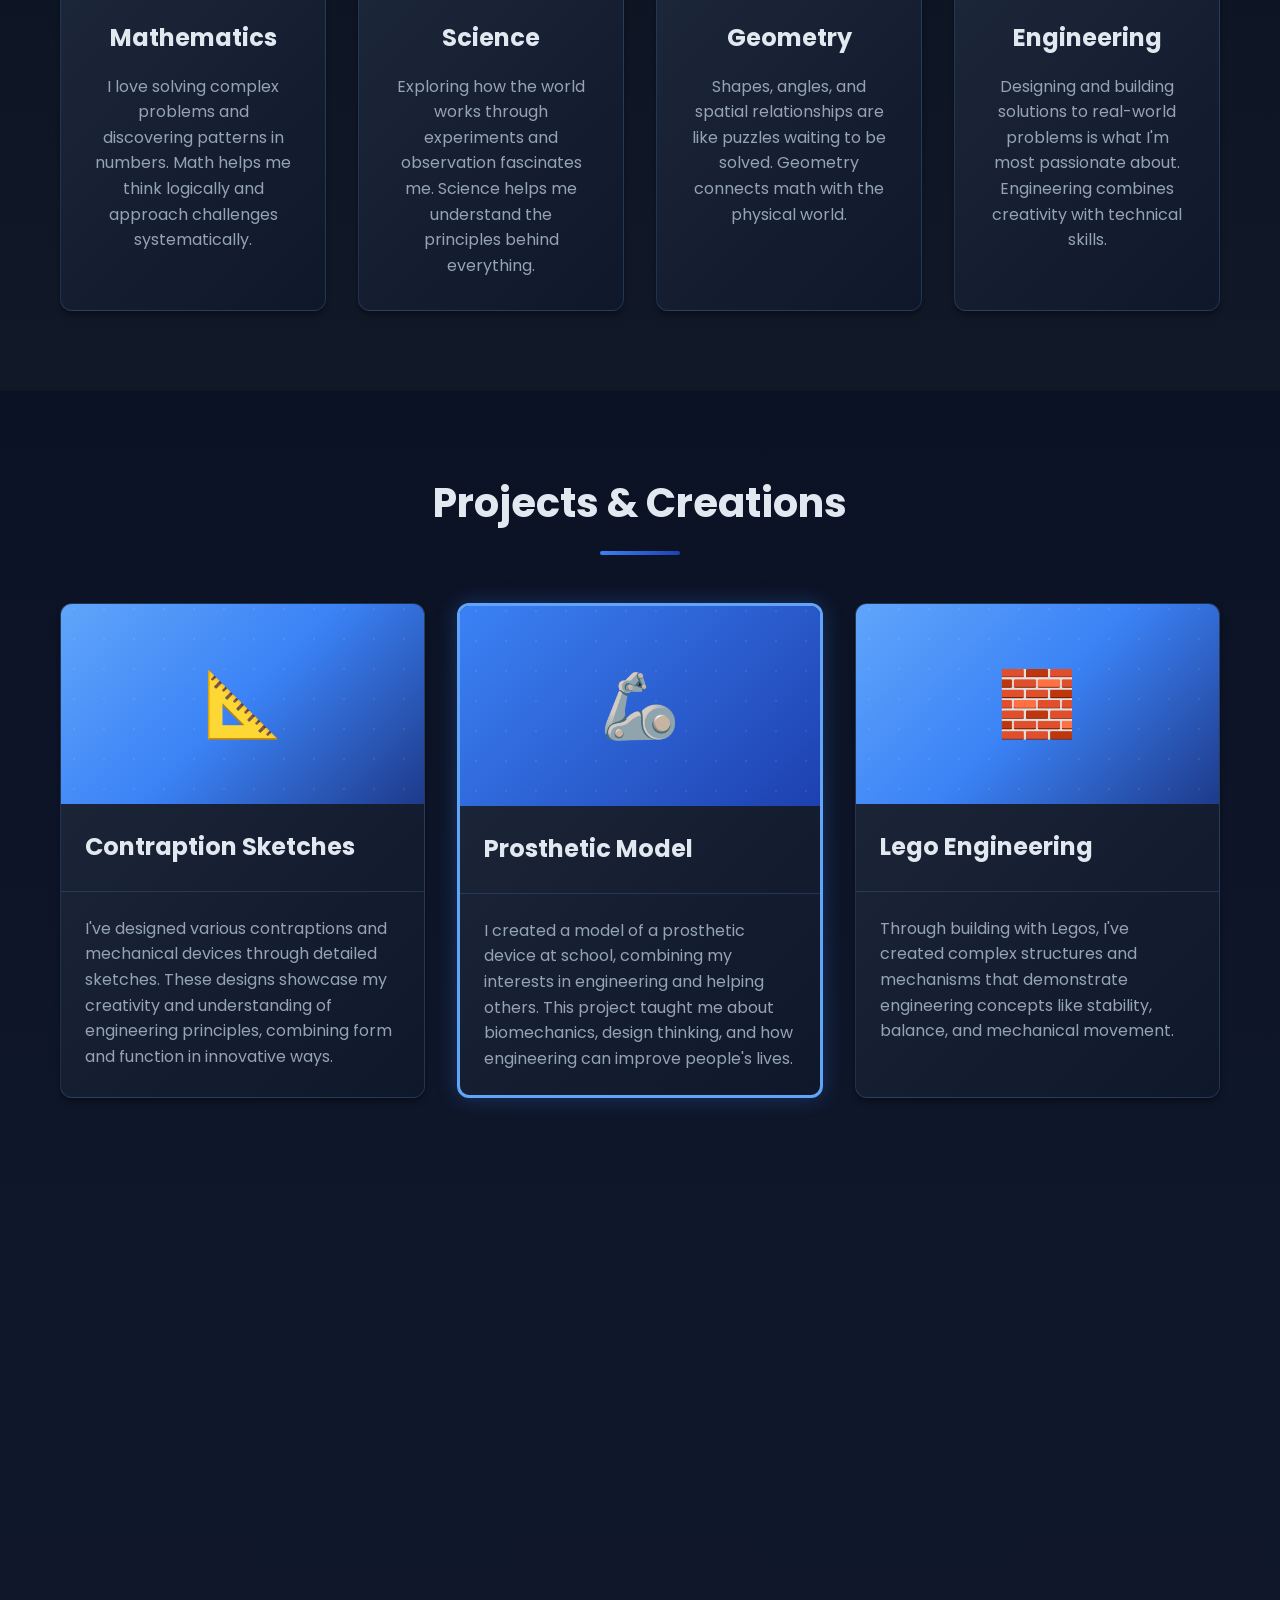
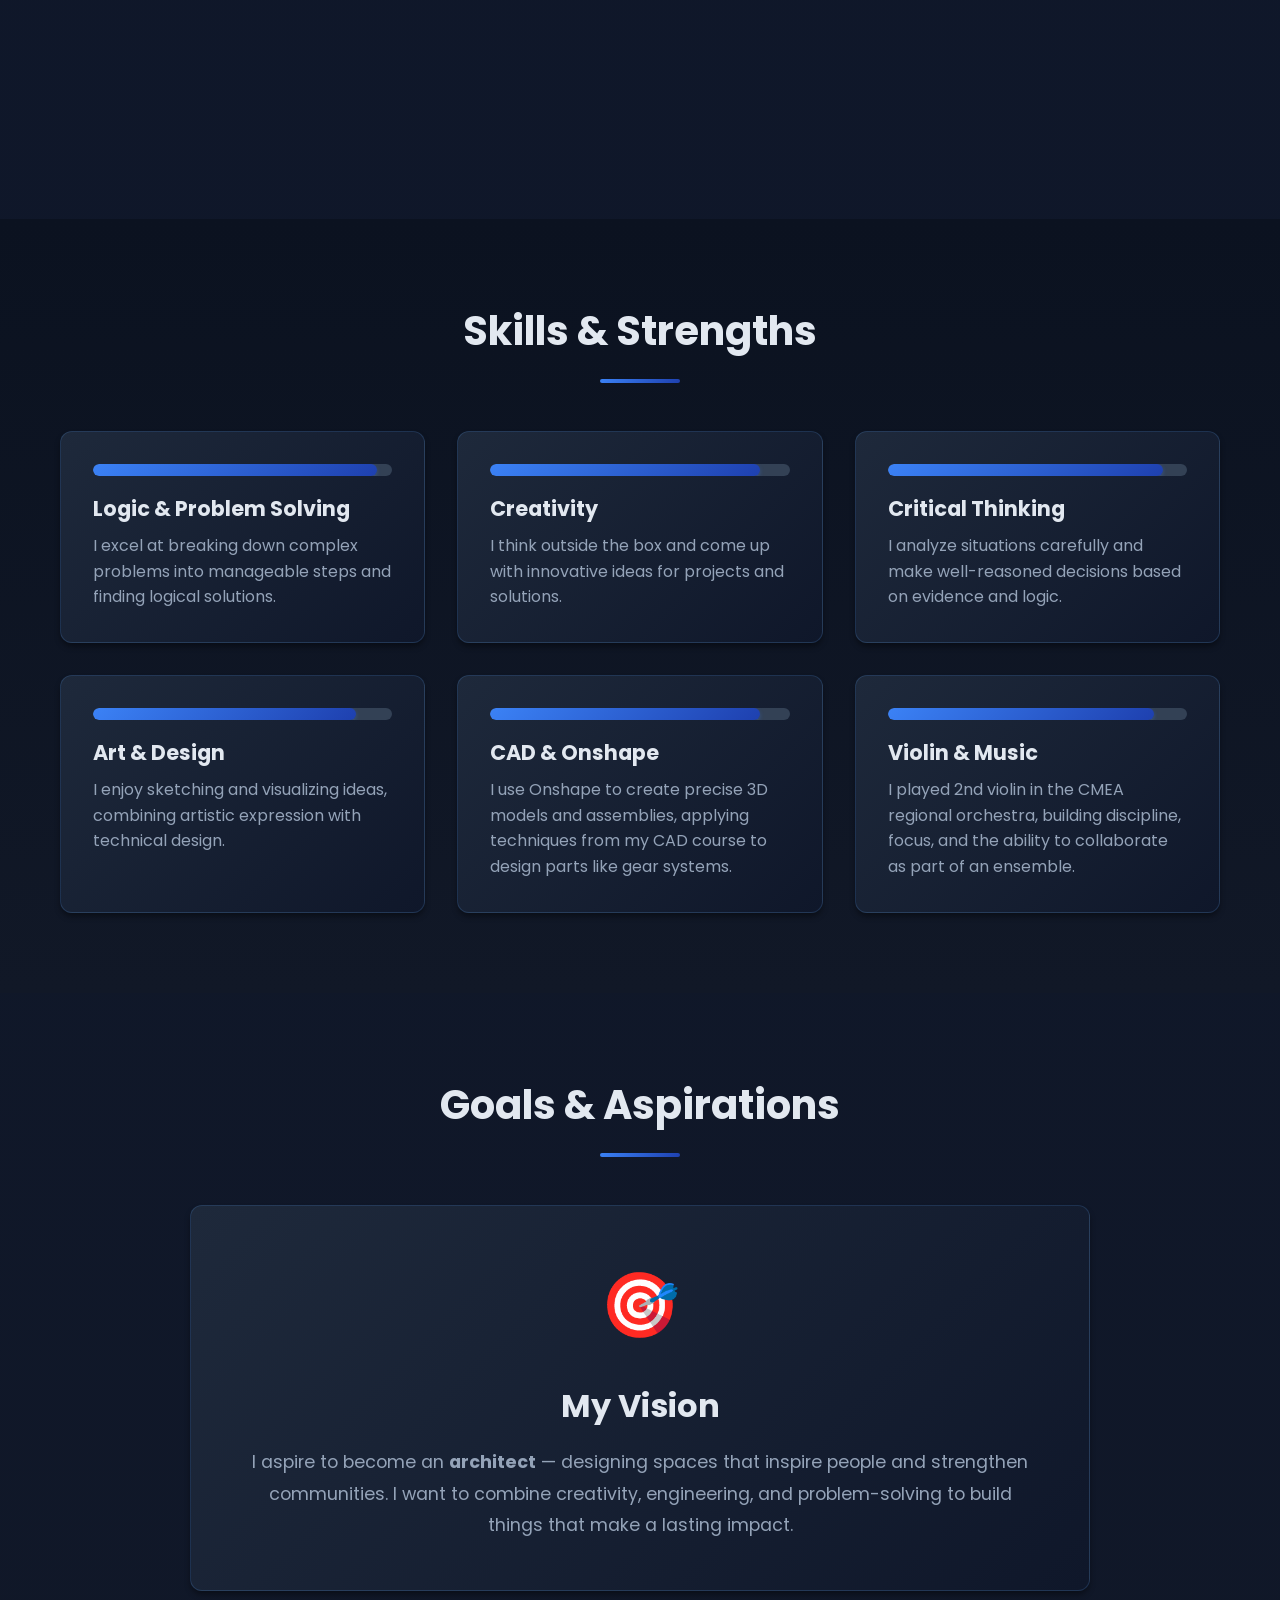
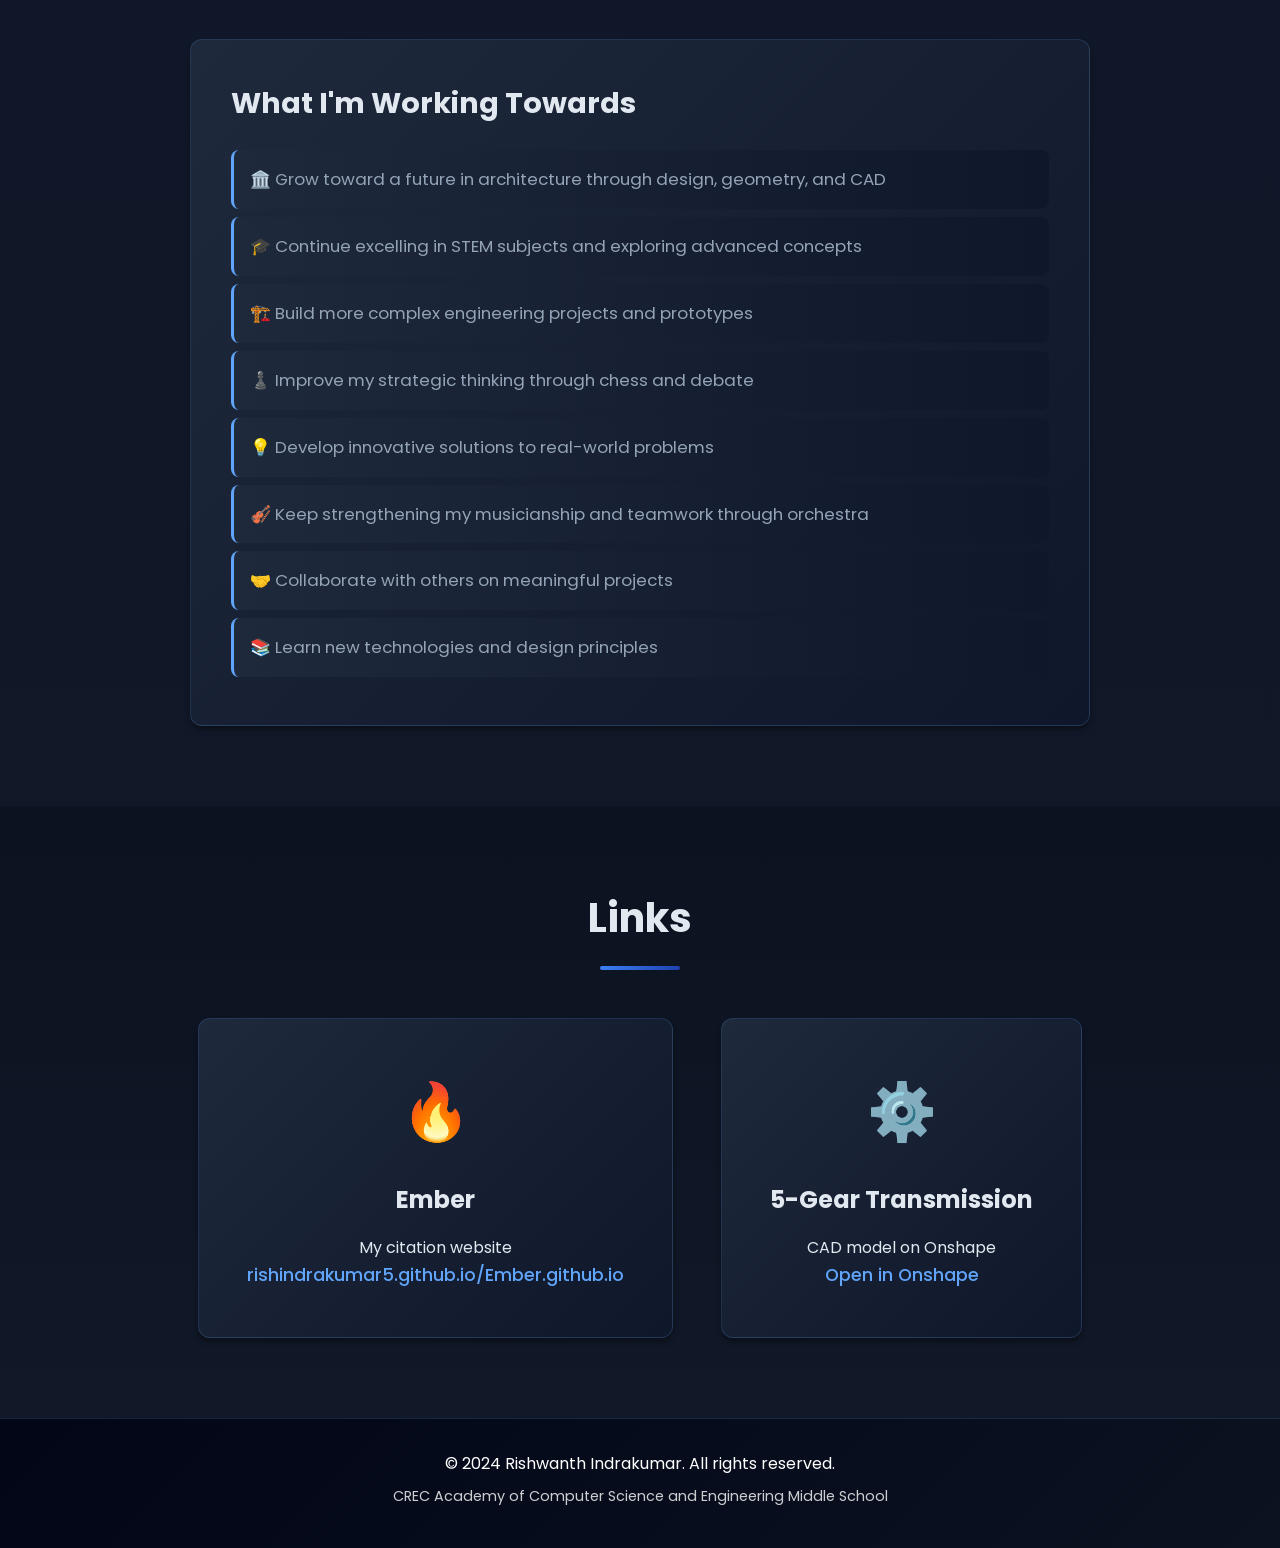
==== commit 978e1318: "Update GitHub Pages with project screenshots. Co-authored-by: Cursor <cursoragent@cursor.com>" ====
--- a/index.html
+++ b/index.html
@@ -104,8 +104,8 @@
                     <p>Through building with Legos, I've created complex structures and mechanisms that demonstrate engineering concepts like stability, balance, and mechanical movement.</p>
                 </div>
                 <div class="project-card featured">
-                    <div class="project-image-placeholder featured-bg">
-                        <span class="project-icon">⚙️</span>
+                    <div class="project-image-placeholder project-image-photo featured-bg">
+                        <img src="images/gear-transmission.png" alt="5-gear transmission CAD model in Onshape">
                     </div>
                     <h3>5-Gear Transmission (CAD)</h3>
                     <p>In my CAD course, I learned 3D modeling techniques and applied them in Onshape to design a fully assembled 5-gear transmission. This project strengthened my skills in precise part design, assemblies, and how gears work together to transfer motion.</p>
@@ -120,8 +120,8 @@
                     <p class="project-link"><a href="https://rishindrakumar5.github.io/Ember.github.io/" target="_blank" rel="noopener noreferrer">Visit Ember →</a></p>
                 </div>
                 <div class="project-card featured">
-                    <div class="project-image-placeholder featured-bg">
-                        <span class="project-icon">🕹️</span>
+                    <div class="project-image-placeholder project-image-photo featured-bg">
+                        <img src="images/raycaster.png" alt="3D raycaster game made in Scratch">
                     </div>
                     <h3>3D Raycaster (Scratch)</h3>
                     <p>I built a <strong>3D raycaster</strong> in Scratch, using math and programming to cast rays, detect walls, and render a first-person 3D-style view from a 2D map. This project deepened my understanding of algorithms, geometry, and how game engines create depth on a flat screen.</p>
--- a/styles.css
+++ b/styles.css
@@ -332,6 +332,24 @@
     position: relative;
 }
 
+.project-image-photo {
+    background: #0f172a !important;
+    padding: 0;
+}
+
+.project-image-photo::before {
+    display: none;
+}
+
+.project-image-photo img {
+    width: 100%;
+    height: 100%;
+    object-fit: cover;
+    display: block;
+    position: relative;
+    z-index: 1;
+}
+
 .project-card h3 {
     padding: 1.5rem;
     font-size: 1.5rem;
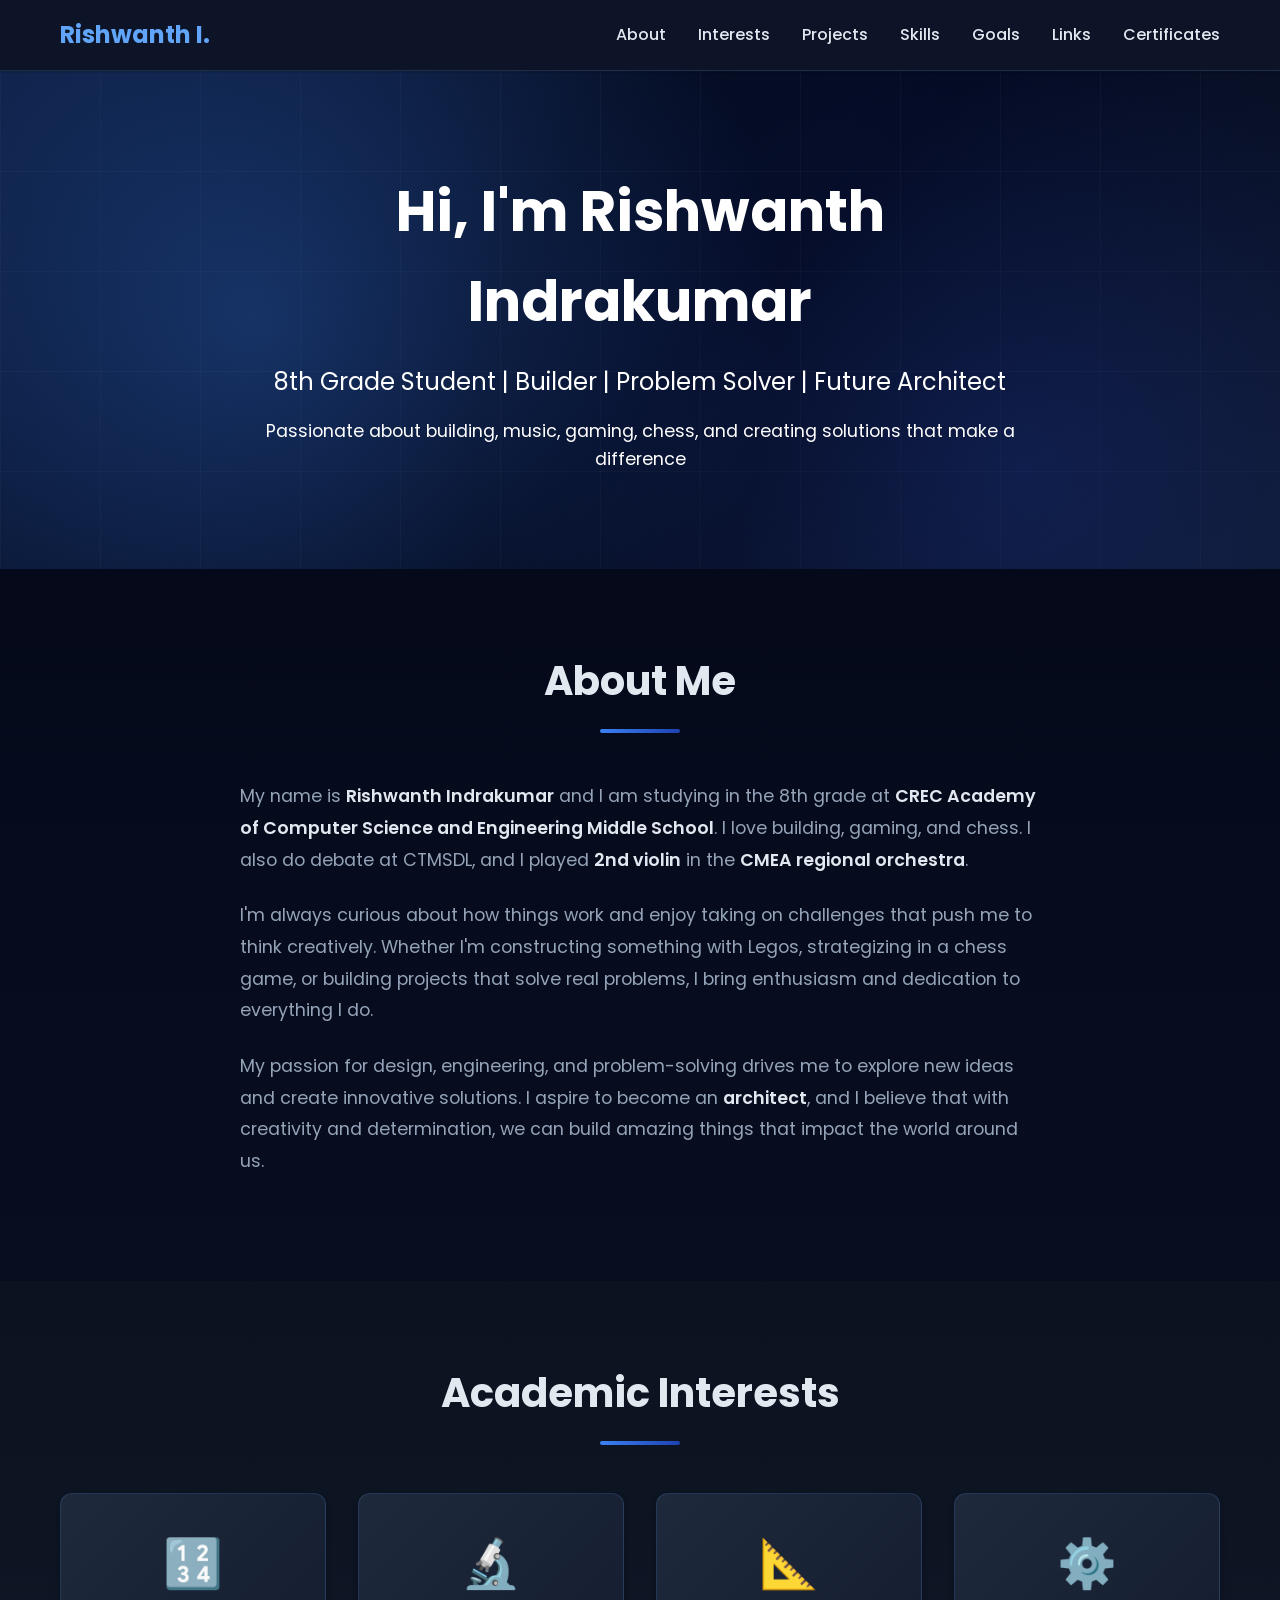
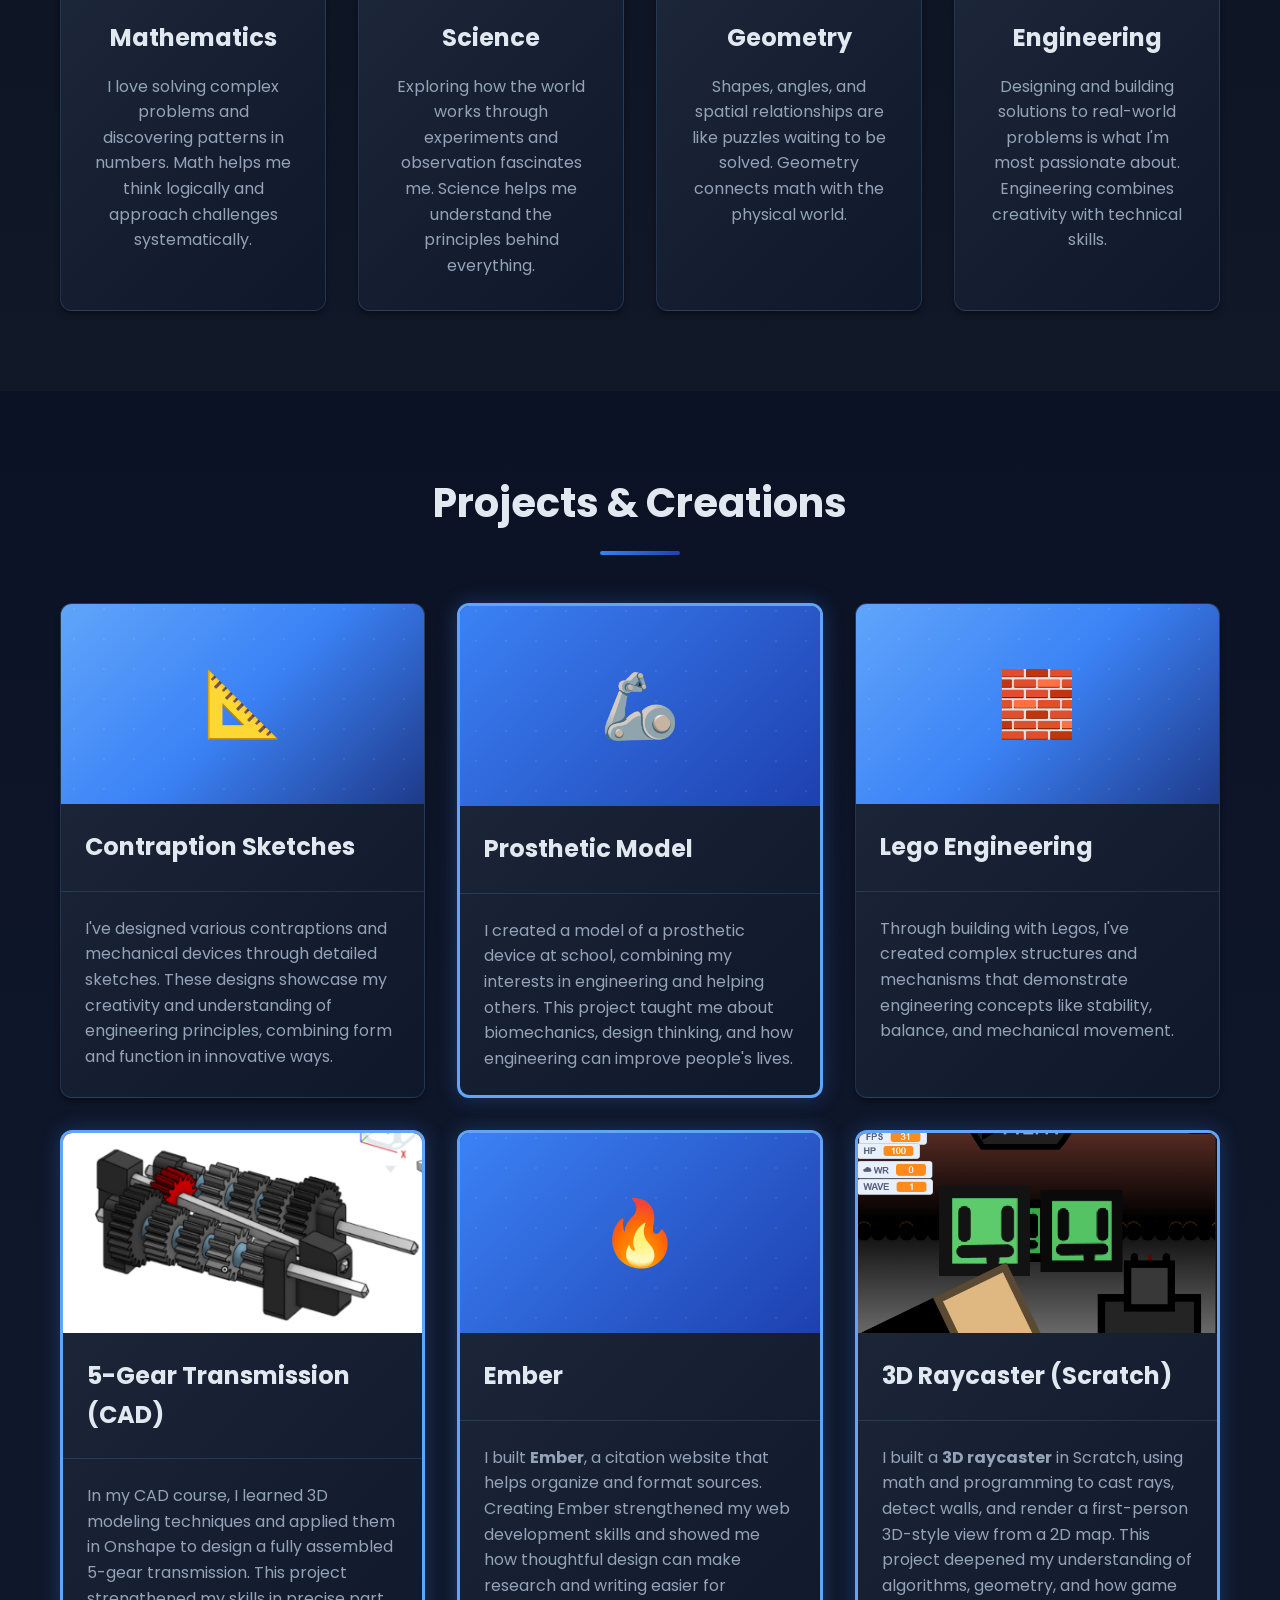
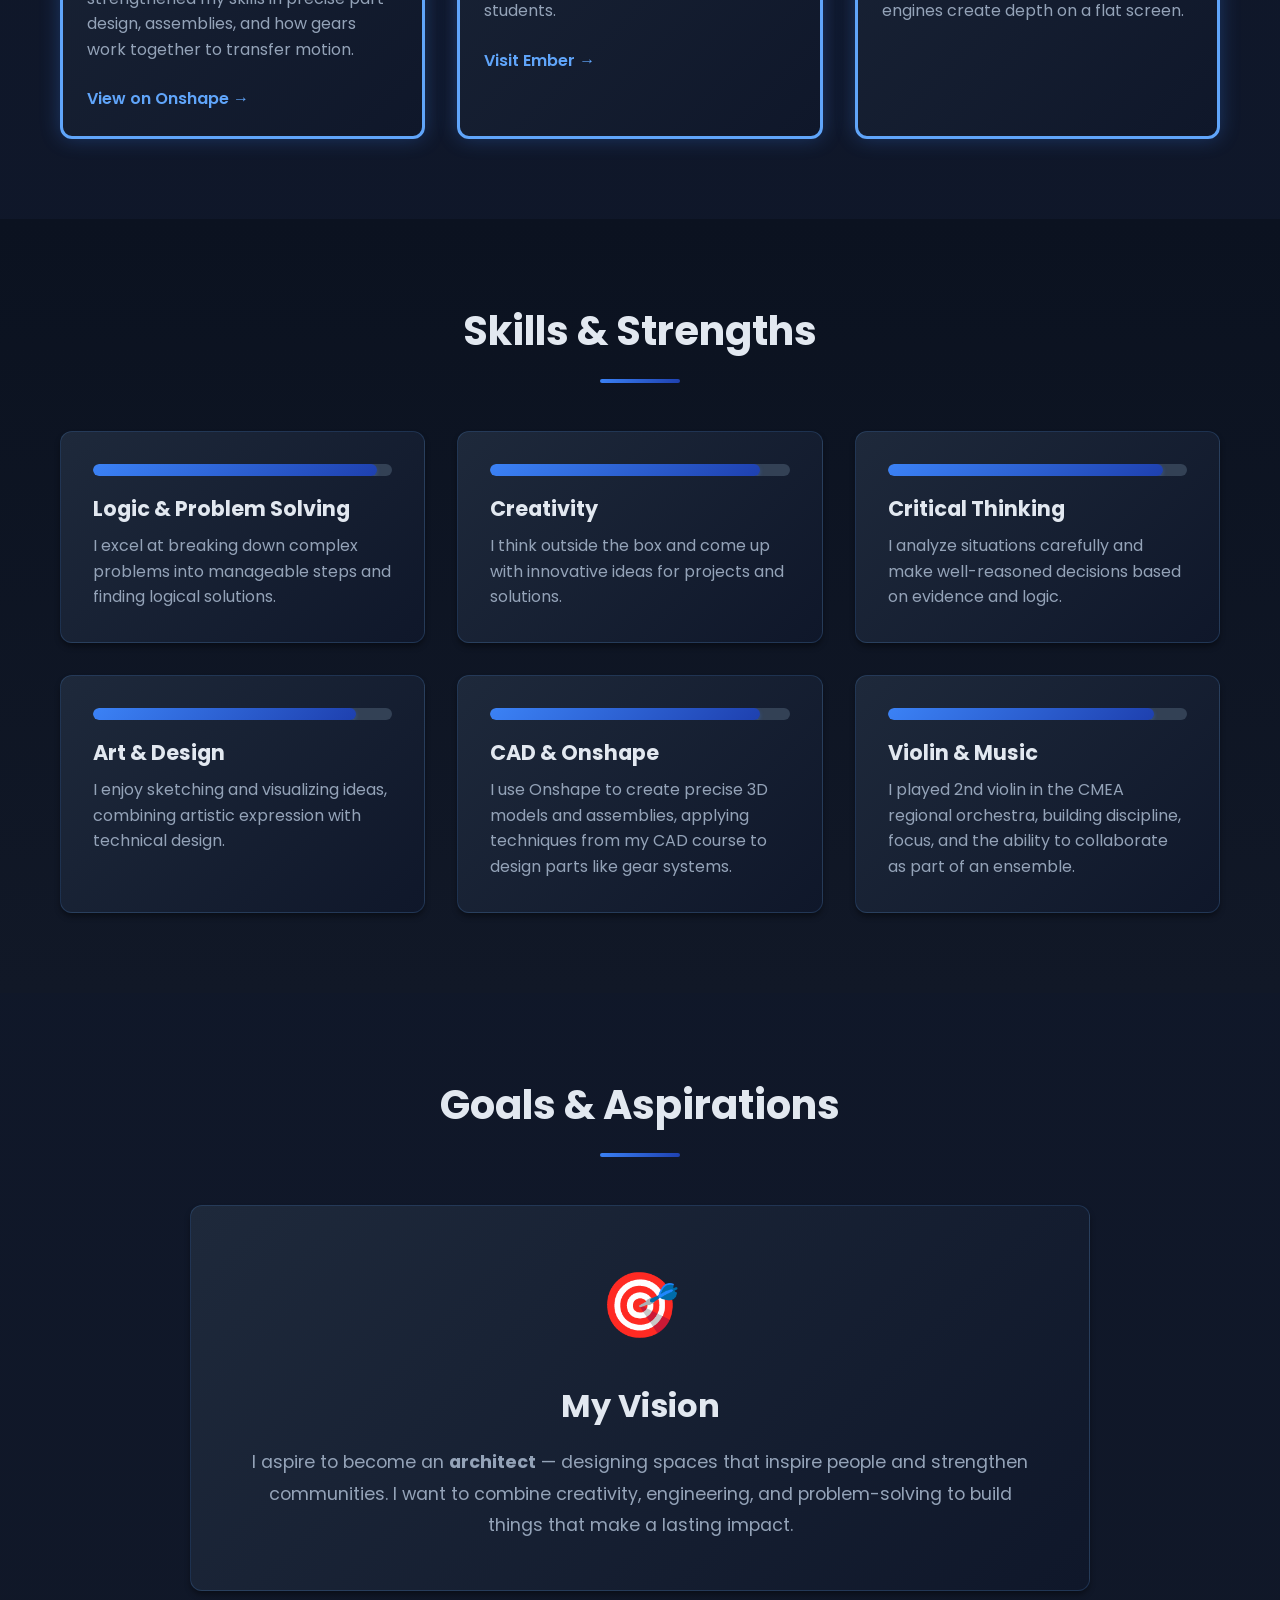
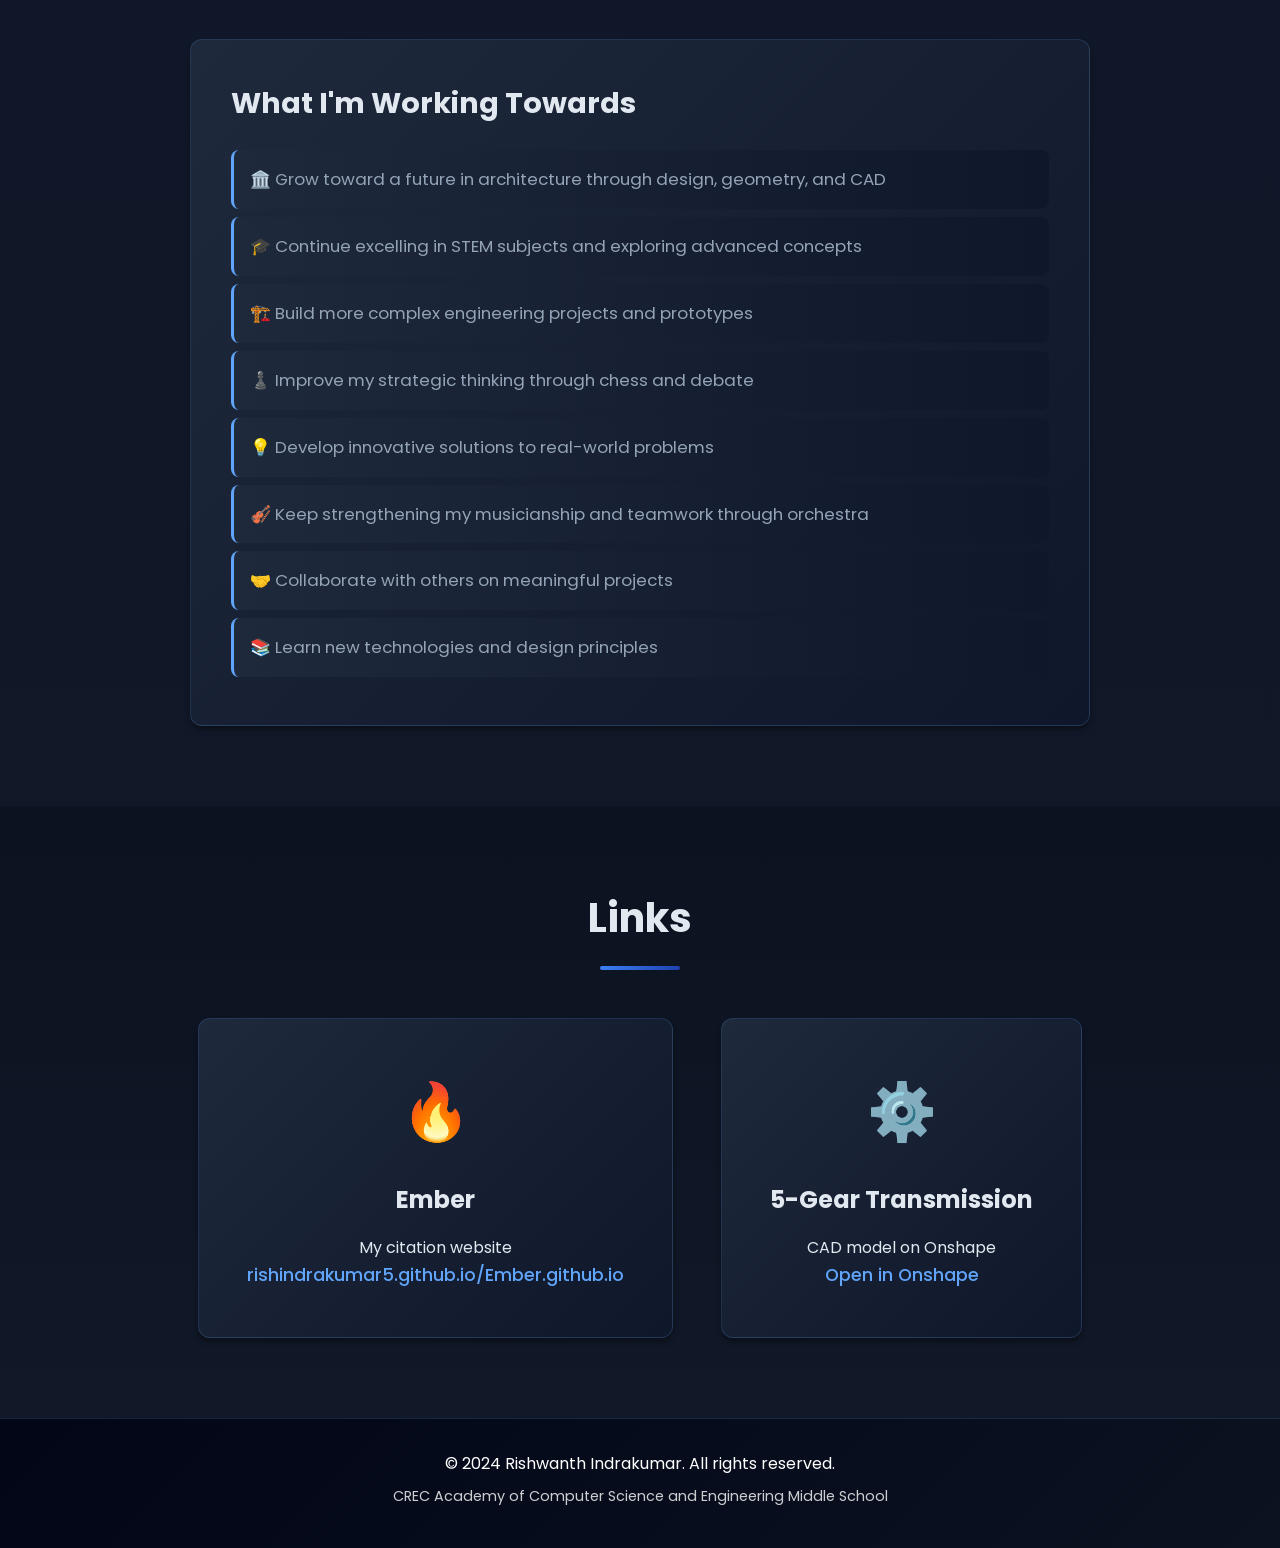
==== commit 24908e79: "Refresh all image URLs on GitHub Pages. Co-authored-by: Cursor <cursoragent@cursor.com>" ====
--- a/index.html
+++ b/index.html
@@ -105,7 +105,7 @@
                 </div>
                 <div class="project-card featured">
                     <div class="project-image-placeholder project-image-photo featured-bg">
-                        <img src="images/gear-transmission.png" alt="5-gear transmission CAD model in Onshape">
+                        <img src="images/gear-transmission.png?v=3" alt="5-gear transmission CAD model in Onshape">
                     </div>
                     <h3>5-Gear Transmission (CAD)</h3>
                     <p>In my CAD course, I learned 3D modeling techniques and applied them in Onshape to design a fully assembled 5-gear transmission. This project strengthened my skills in precise part design, assemblies, and how gears work together to transfer motion.</p>
@@ -121,7 +121,7 @@
                 </div>
                 <div class="project-card featured">
                     <div class="project-image-placeholder project-image-photo featured-bg">
-                        <img src="images/raycaster.png" alt="3D raycaster game made in Scratch">
+                        <img src="images/raycaster.png?v=3" alt="3D raycaster game made in Scratch">
                     </div>
                     <h3>3D Raycaster (Scratch)</h3>
                     <p>I built a <strong>3D raycaster</strong> in Scratch, using math and programming to cast rays, detect walls, and render a first-person 3D-style view from a 2D map. This project deepened my understanding of algorithms, geometry, and how game engines create depth on a flat screen.</p>
--- a/styles.css
+++ b/styles.css
@@ -631,303 +631,70 @@
     padding: 4rem 2rem;
 }
 
-.cert-toolbar {
-    display: flex;
-    flex-wrap: wrap;
-    align-items: center;
-    gap: 0.75rem;
-    margin-bottom: 0.75rem;
-}
-
-.cert-save-status {
-    flex-basis: 100%;
-    margin: 0;
-    color: var(--text-light);
-    font-size: 0.9rem;
-}
-
-.cert-save-status.is-error {
-    color: #fca5a5;
-}
-
-.cert-hint {
-    margin: 0 0 1.25rem;
-    color: var(--text-light);
-    font-size: 0.9rem;
-}
-
-.cert-hint code {
-    background: #334155;
-    color: var(--accent-color);
-    padding: 0.1rem 0.35rem;
-    border-radius: 4px;
-    font-size: 0.85rem;
-}
-
-.cert-edit-actions {
-    display: flex;
-    flex-wrap: wrap;
-    gap: 0.75rem;
-}
-
-.cert-btn {
-    border: 1px solid var(--border-strong);
-    background: var(--surface);
-    color: var(--text-dark);
-    font-family: inherit;
-    font-weight: 500;
-    font-size: 0.95rem;
-    padding: 0.55rem 1rem;
-    border-radius: 8px;
-    cursor: pointer;
-    transition: background 0.2s ease, border-color 0.2s ease, color 0.2s ease;
-}
-
-.cert-btn:hover {
-    border-color: var(--primary-color);
-    color: var(--primary-color);
-}
-
-.cert-btn-primary {
-    background: var(--gradient-2);
-    border-color: transparent;
-    color: #ffffff;
-}
-
-.cert-btn-primary:hover {
-    color: #ffffff;
-    filter: brightness(1.05);
-}
-
-.cert-btn-muted {
-    color: var(--text-light);
-}
-
-.cert-btn-small {
-    font-size: 0.8rem;
-    padding: 0.35rem 0.65rem;
-}
-
-.cert-btn-danger {
-    color: #fca5a5;
-    border-color: rgba(248, 113, 113, 0.45);
-}
-
-.cert-btn-danger:hover {
-    color: #fecaca;
-    border-color: #f87171;
-}
-
-.cert-board {
-    position: relative;
-    width: 100%;
-    min-height: 700px;
-    background:
-        linear-gradient(180deg, #0f172a 0%, #1e293b 100%),
-        radial-gradient(circle at 15% 20%, rgba(59, 130, 246, 0.12), transparent 40%),
-        radial-gradient(circle at 85% 70%, rgba(30, 64, 175, 0.14), transparent 45%);
-    border: 1px solid var(--border-subtle);
-    border-radius: 16px;
-    overflow: hidden;
-}
-
-.cert-board.is-editing {
-    outline: 2px dashed rgba(59, 130, 246, 0.35);
-    outline-offset: 4px;
-}
-
-.cert-empty {
-    position: absolute;
-    inset: 0;
+.certificates-grid {
     display: grid;
-    place-items: center;
-    color: var(--text-light);
-    font-size: 1.1rem;
-    margin: 0;
-    pointer-events: none;
-}
-
-.cert-card {
-    position: absolute;
+    grid-template-columns: repeat(auto-fit, minmax(280px, 1fr));
+    gap: 1.75rem;
+}
+
+.certificate-card {
     background: var(--card-bg);
     border: 1px solid var(--border-subtle);
     border-radius: 12px;
+    overflow: hidden;
     box-shadow: var(--shadow-md);
+    transition: transform 0.3s ease, box-shadow 0.3s ease, border-color 0.3s ease;
+}
+
+.certificate-card:hover {
+    transform: translateY(-4px);
+    box-shadow: var(--shadow-xl);
+    border-color: var(--border-strong);
+}
+
+.certificate-media {
+    aspect-ratio: 3 / 2;
+    background: #0f172a;
     overflow: hidden;
-    user-select: none;
-    transition: box-shadow 0.2s ease;
-}
-
-.cert-board.is-editing .cert-card {
-    cursor: grab;
-}
-
-.cert-card.is-dragging,
-.cert-card.is-resizing {
-    cursor: grabbing;
-    box-shadow: var(--shadow-xl);
-    user-select: none;
-}
-
-.cert-card-image {
-    width: 100%;
-    aspect-ratio: 4 / 3;
-    background: #334155;
-    overflow: hidden;
-}
-
-.cert-card-image img {
+}
+
+.certificate-media img {
     width: 100%;
     height: 100%;
-    object-fit: cover;
+    object-fit: contain;
     display: block;
-}
-
-.cert-card-placeholder {
-    width: 100%;
-    height: 100%;
+    background: #111827;
+}
+
+.certificate-media-placeholder {
     display: grid;
     place-items: center;
-    color: var(--text-light);
-    font-size: 0.95rem;
-}
-
-.cert-board.is-editing .cert-card-placeholder {
-    cursor: pointer;
-}
-
-.cert-card-body {
-    padding: 0.9rem 1rem 1.1rem;
-}
-
-.cert-card-title {
-    font-size: 1.05rem;
+    background: linear-gradient(135deg, #1e293b 0%, #0f172a 100%);
+    color: var(--accent-color);
     font-weight: 600;
-    color: var(--text-dark);
-    margin: 0 0 0.35rem;
-    outline: none;
-}
-
-.cert-card-desc {
+    letter-spacing: 0.04em;
+}
+
+.certificate-body {
+    padding: 1.25rem 1.35rem 1.5rem;
+}
+
+.certificate-body h3 {
+    margin: 0 0 0.45rem;
+    font-size: 1.2rem;
+    color: var(--text-dark);
+}
+
+.certificate-body p {
     margin: 0;
     color: var(--text-light);
-    font-size: 0.9rem;
-    line-height: 1.5;
-    outline: none;
-    min-height: 1.4em;
-}
-
-.cert-card-desc.is-empty::before {
-    content: attr(data-placeholder);
-    color: #94a3b8;
-}
-
-.cert-board.is-editing .cert-card-title,
-.cert-board.is-editing .cert-card-desc {
-    cursor: text;
-    border-radius: 4px;
-}
-
-.cert-board.is-editing .cert-card-title:focus,
-.cert-board.is-editing .cert-card-desc:focus {
-    background: #1e3a5f;
-}
-
-.cert-card-controls {
-    display: flex;
-    gap: 0.4rem;
-    padding: 0 0.75rem 0.75rem;
-}
-
-.cert-resize-handle {
-    position: absolute;
-    right: 4px;
-    bottom: 4px;
-    width: 14px;
-    height: 14px;
-    border-right: 3px solid var(--primary-color);
-    border-bottom: 3px solid var(--primary-color);
-    cursor: nwse-resize;
-    opacity: 0.7;
-}
-
-.cert-modal {
-    position: fixed;
-    inset: 0;
-    background: rgba(2, 6, 23, 0.75);
-    display: grid;
-    place-items: center;
-    z-index: 2000;
-    padding: 1rem;
-}
-
-.cert-modal[hidden] {
-    display: none !important;
-}
-
-.cert-modal-card {
-    width: min(400px, 100%);
-    background: #1e293b;
-    border: 1px solid var(--border-subtle);
-    border-radius: 12px;
-    padding: 1.75rem;
-    box-shadow: var(--shadow-xl);
-}
-
-.cert-modal-card h3 {
-    margin: 0 0 0.35rem;
-    color: var(--text-dark);
-}
-
-.cert-modal-card p {
-    margin: 0 0 1rem;
-    color: var(--text-light);
-    font-size: 0.95rem;
-}
-
-.cert-modal-card input {
-    width: 100%;
-    padding: 0.7rem 0.85rem;
-    border: 1px solid #475569;
-    border-radius: 8px;
-    font-family: inherit;
-    font-size: 1rem;
-    margin-bottom: 0.75rem;
-    background: #0f172a;
-    color: var(--text-dark);
-}
-
-.cert-modal-card input:focus {
-    outline: 2px solid rgba(59, 130, 246, 0.35);
-    border-color: var(--primary-color);
-}
-
-.cert-error {
-    color: #fca5a5 !important;
-    margin-top: -0.35rem !important;
-}
-
-.cert-modal-actions {
-    display: flex;
-    justify-content: flex-end;
-    gap: 0.6rem;
+    line-height: 1.55;
+    font-size: 0.98rem;
 }
 
 @media (max-width: 768px) {
-    .cert-board {
-        min-height: 520px;
-    }
-
-    .cert-card {
-        position: relative !important;
-        left: auto !important;
-        top: auto !important;
-        width: 100% !important;
-        margin-bottom: 1rem;
-    }
-
-    .cert-board.is-editing .cert-card {
-        position: absolute !important;
-    }
-}
-
+    .certificates-grid {
+        grid-template-columns: 1fr;
+    }
+}
+
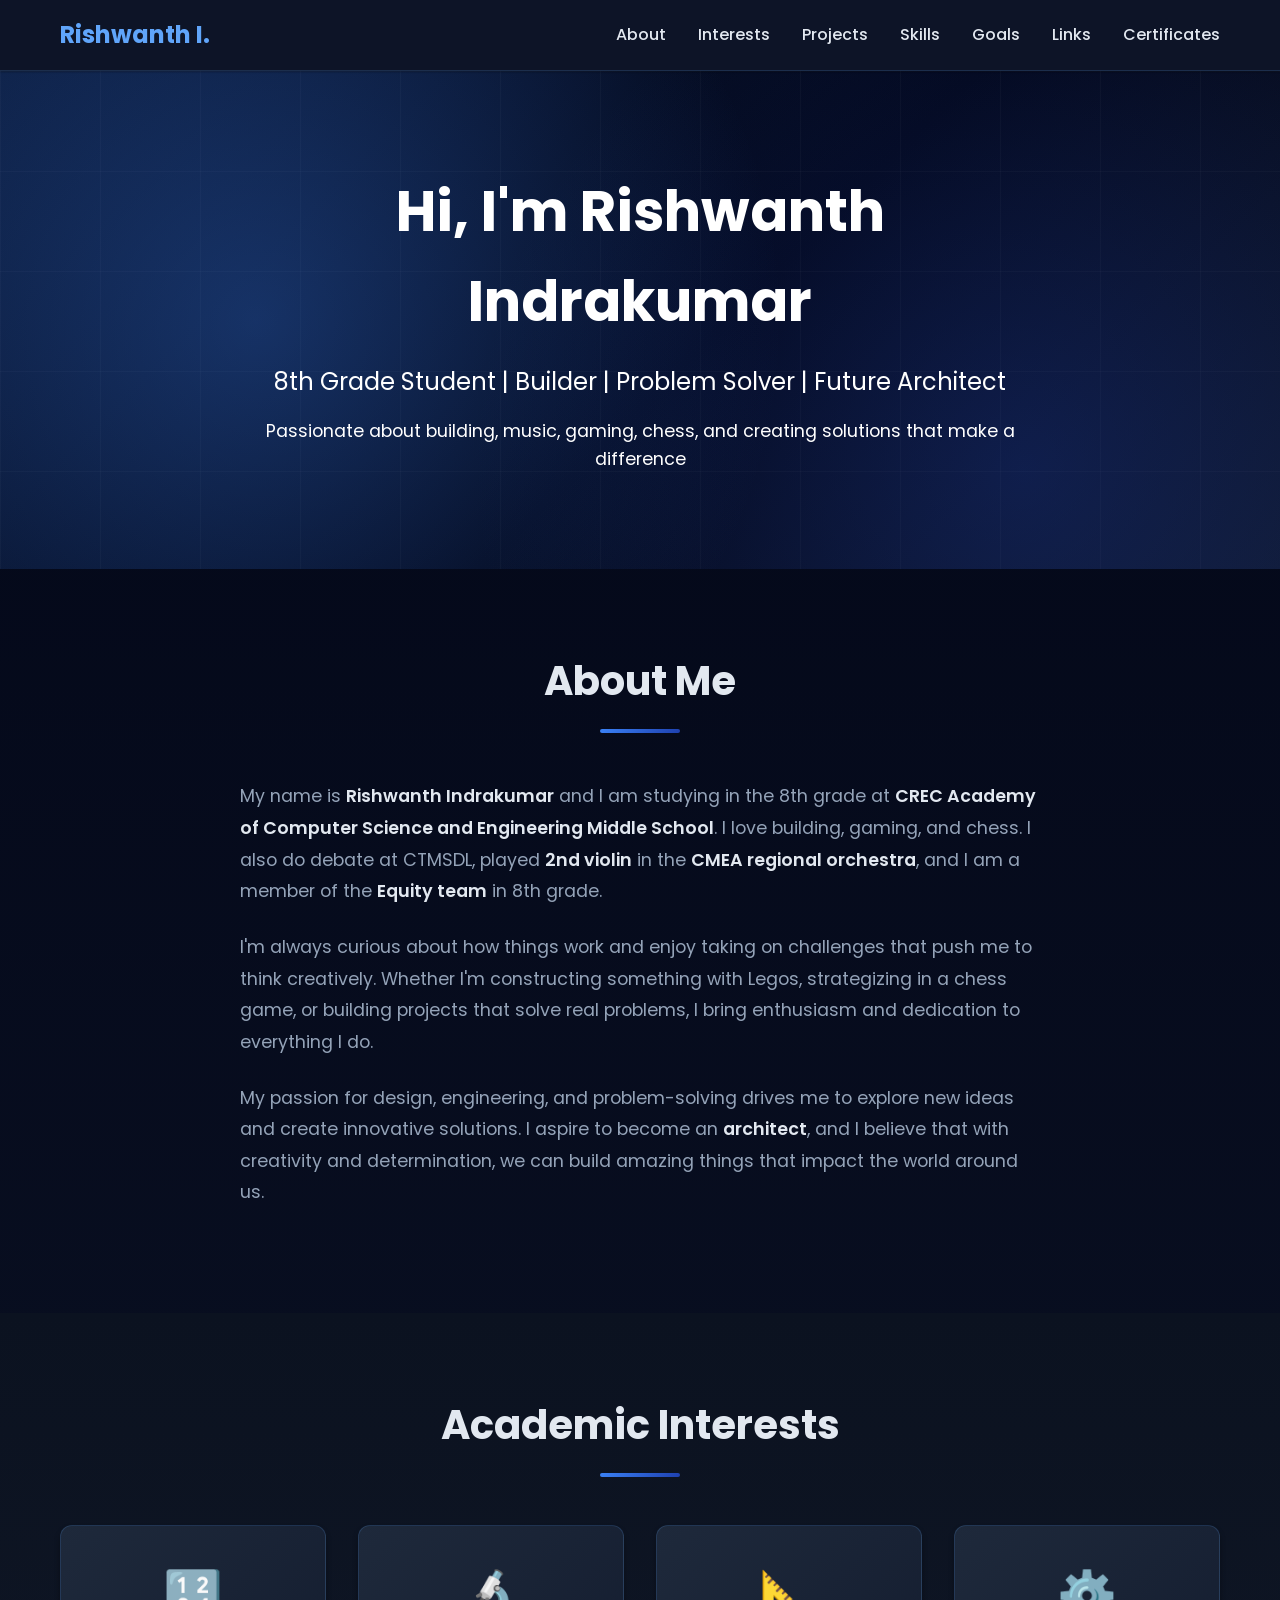
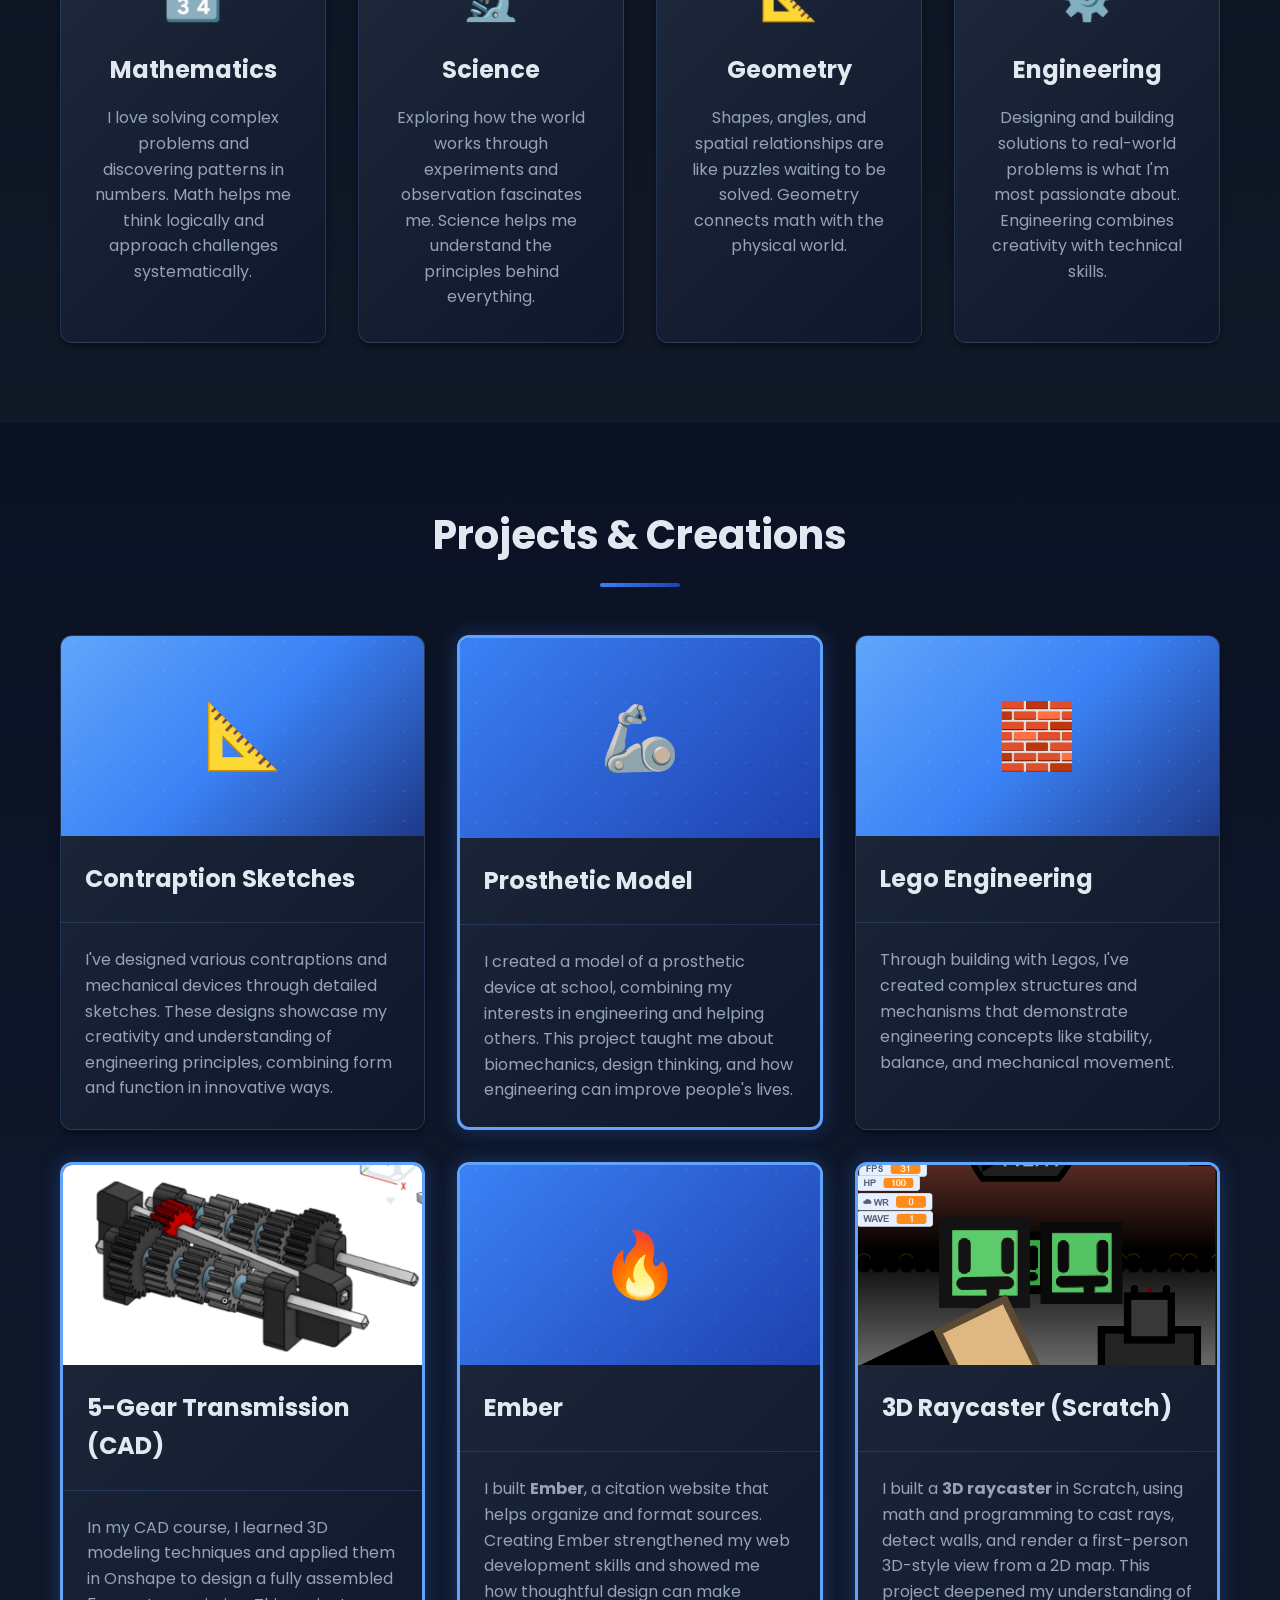
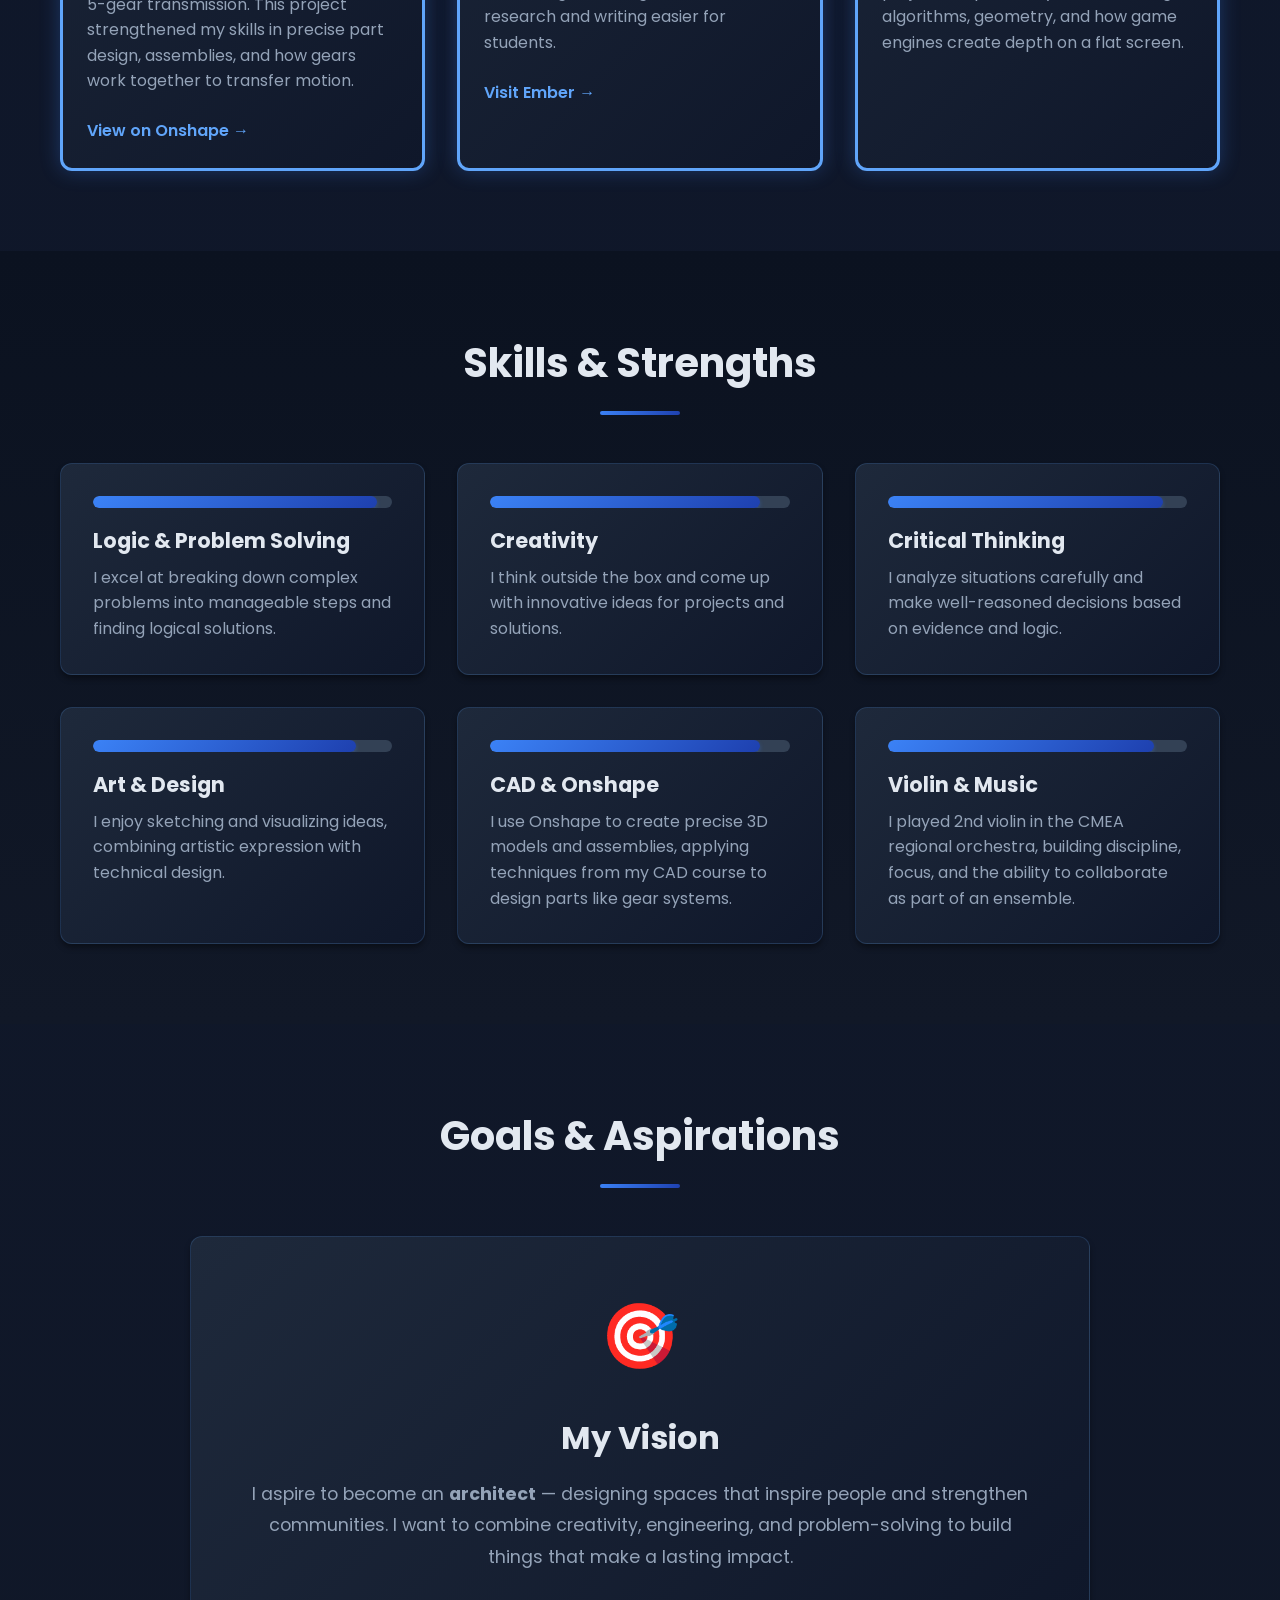
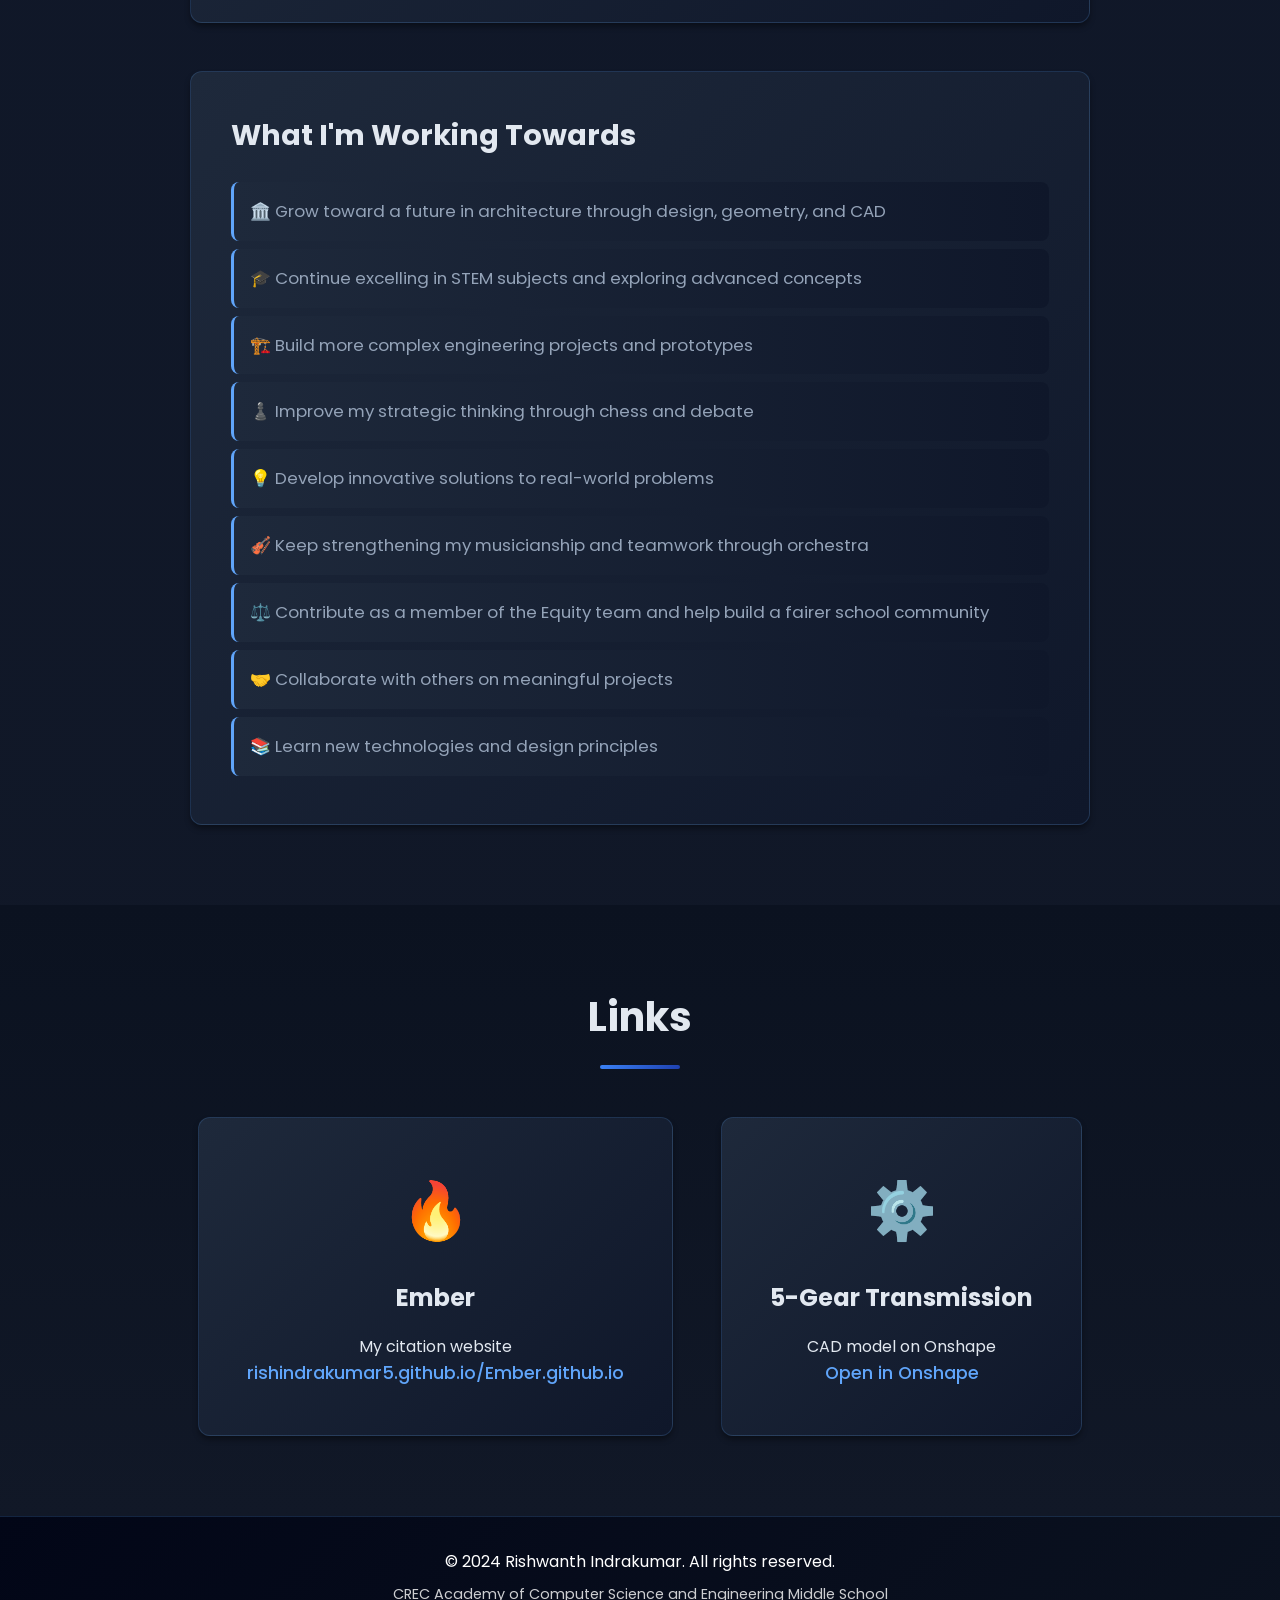
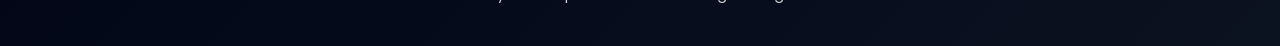
==== commit 5829bdb7: "Update GitHub Pages with Equity team details. Co-authored-by: Cursor <cursoragent@cursor.com>" ====
--- a/index.html
+++ b/index.html
@@ -40,7 +40,7 @@
             <h2 class="section-title">About Me</h2>
             <div class="about-content">
                 <div class="about-text">
-                    <p>My name is <strong>Rishwanth Indrakumar</strong> and I am studying in the <span data-grade="label" data-case="lower">8th grade</span> at <strong>CREC Academy of Computer Science and Engineering Middle School</strong>. I love building, gaming, and chess. I also do debate at CTMSDL, and I played <strong>2nd violin</strong> in the <strong>CMEA regional orchestra</strong>.</p>
+                    <p>My name is <strong>Rishwanth Indrakumar</strong> and I am studying in the <span data-grade="label" data-case="lower">8th grade</span> at <strong>CREC Academy of Computer Science and Engineering Middle School</strong>. I love building, gaming, and chess. I also do debate at CTMSDL, played <strong>2nd violin</strong> in the <strong>CMEA regional orchestra</strong>, and I am a member of the <strong>Equity team</strong> in 8th grade.</p>
                     <p>I'm always curious about how things work and enjoy taking on challenges that push me to think creatively. Whether I'm constructing something with Legos, strategizing in a chess game, or building projects that solve real problems, I bring enthusiasm and dedication to everything I do.</p>
                     <p>My passion for design, engineering, and problem-solving drives me to explore new ideas and create innovative solutions. I aspire to become an <strong>architect</strong>, and I believe that with creativity and determination, we can build amazing things that impact the world around us.</p>
                 </div>
@@ -105,7 +105,7 @@
                 </div>
                 <div class="project-card featured">
                     <div class="project-image-placeholder project-image-photo featured-bg">
-                        <img src="images/gear-transmission.png?v=3" alt="5-gear transmission CAD model in Onshape">
+                        <img src="images/gear-transmission.png?v=4" alt="5-gear transmission CAD model in Onshape">
                     </div>
                     <h3>5-Gear Transmission (CAD)</h3>
                     <p>In my CAD course, I learned 3D modeling techniques and applied them in Onshape to design a fully assembled 5-gear transmission. This project strengthened my skills in precise part design, assemblies, and how gears work together to transfer motion.</p>
@@ -121,7 +121,7 @@
                 </div>
                 <div class="project-card featured">
                     <div class="project-image-placeholder project-image-photo featured-bg">
-                        <img src="images/raycaster.png?v=3" alt="3D raycaster game made in Scratch">
+                        <img src="images/raycaster.png?v=4" alt="3D raycaster game made in Scratch">
                     </div>
                     <h3>3D Raycaster (Scratch)</h3>
                     <p>I built a <strong>3D raycaster</strong> in Scratch, using math and programming to cast rays, detect walls, and render a first-person 3D-style view from a 2D map. This project deepened my understanding of algorithms, geometry, and how game engines create depth on a flat screen.</p>
@@ -200,6 +200,7 @@
                         <li>♟️ Improve my strategic thinking through chess and debate</li>
                         <li>💡 Develop innovative solutions to real-world problems</li>
                         <li>🎻 Keep strengthening my musicianship and teamwork through orchestra</li>
+                        <li>⚖️ Contribute as a member of the Equity team and help build a fairer school community</li>
                         <li>🤝 Collaborate with others on meaningful projects</li>
                         <li>📚 Learn new technologies and design principles</li>
                     </ul>
